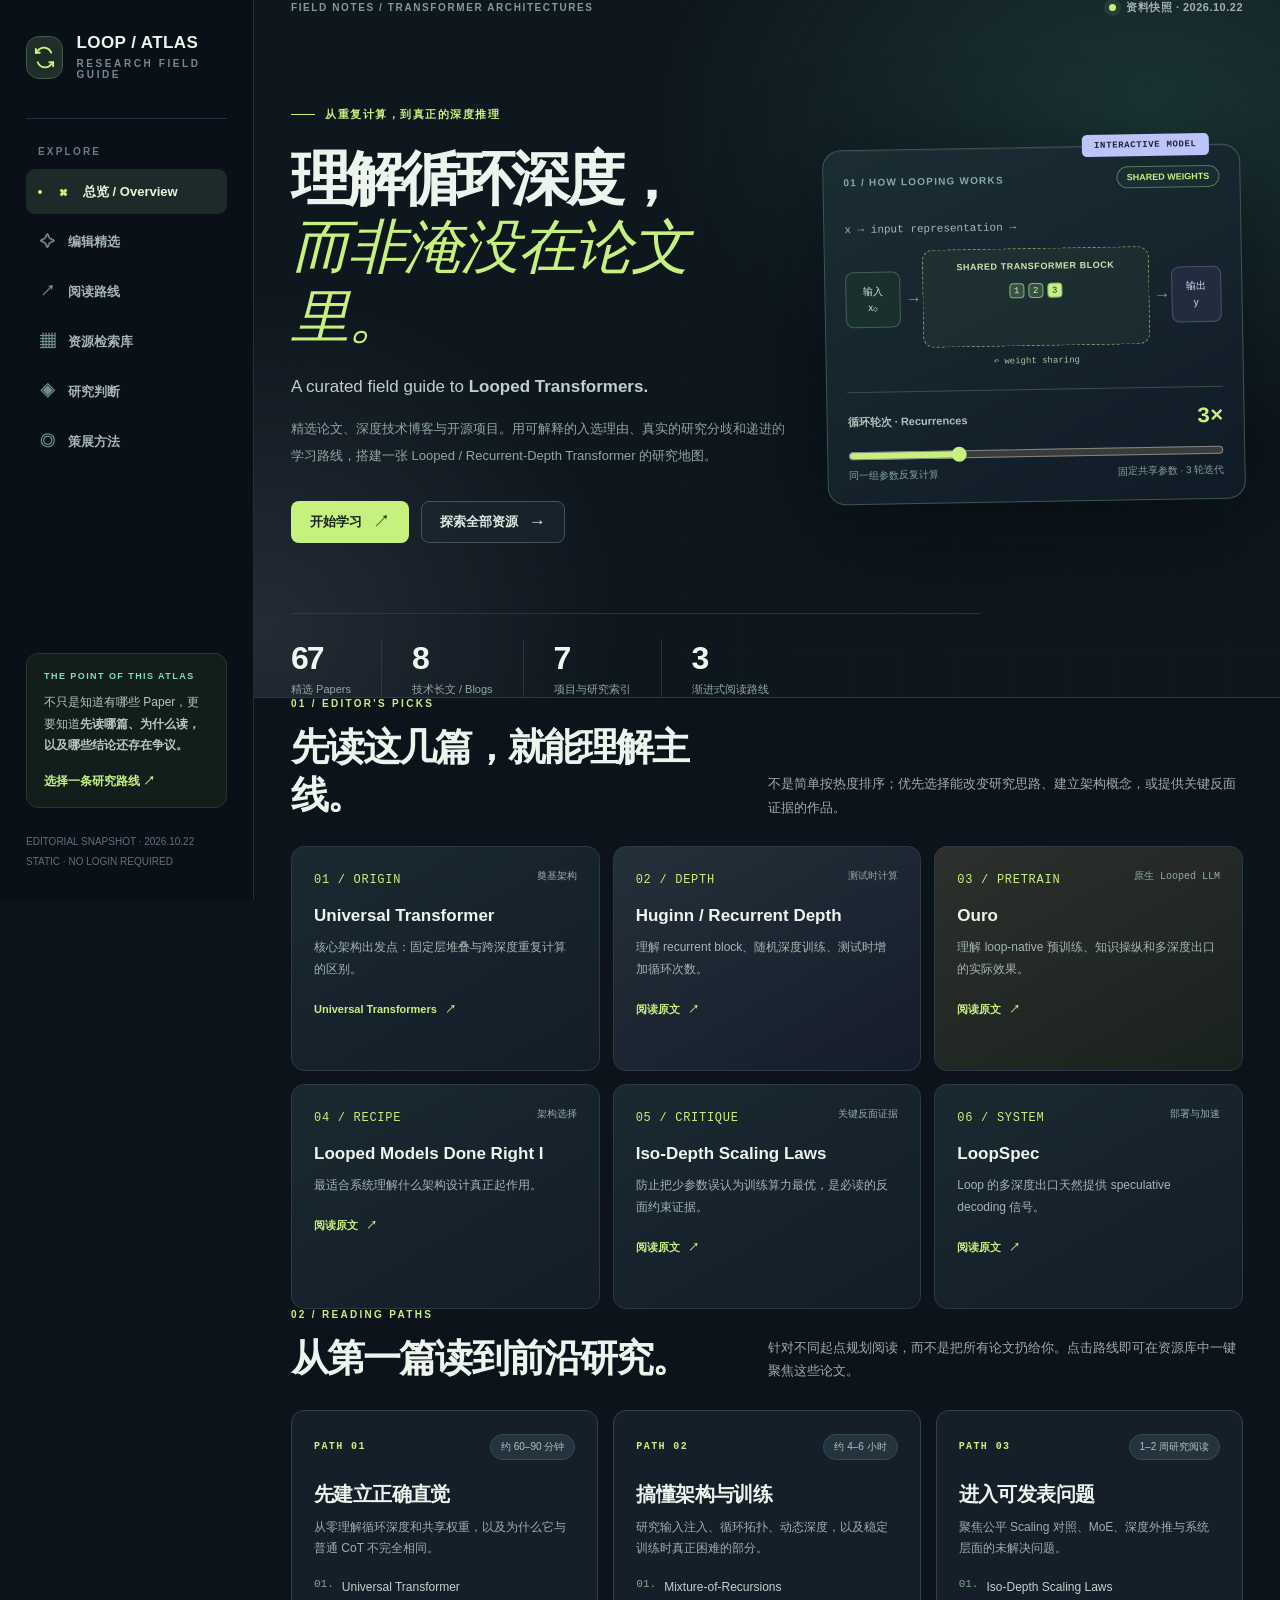
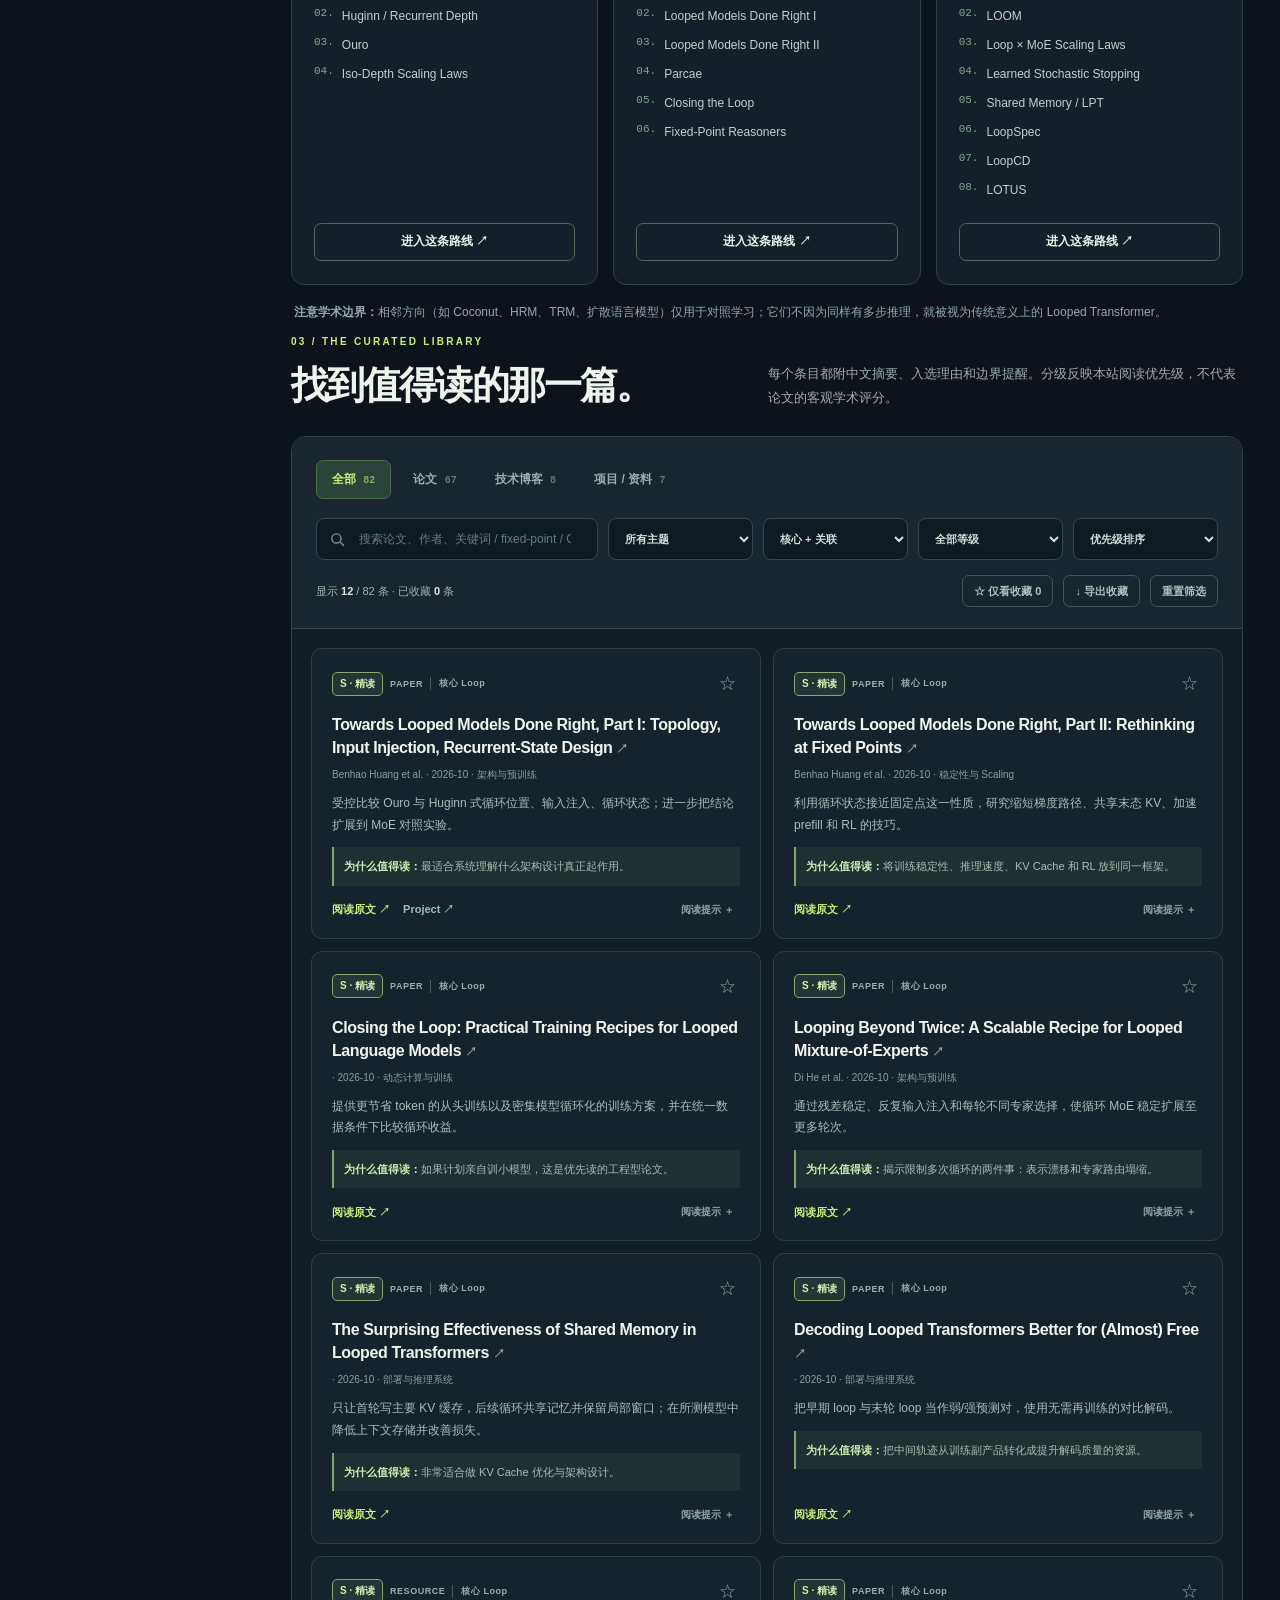
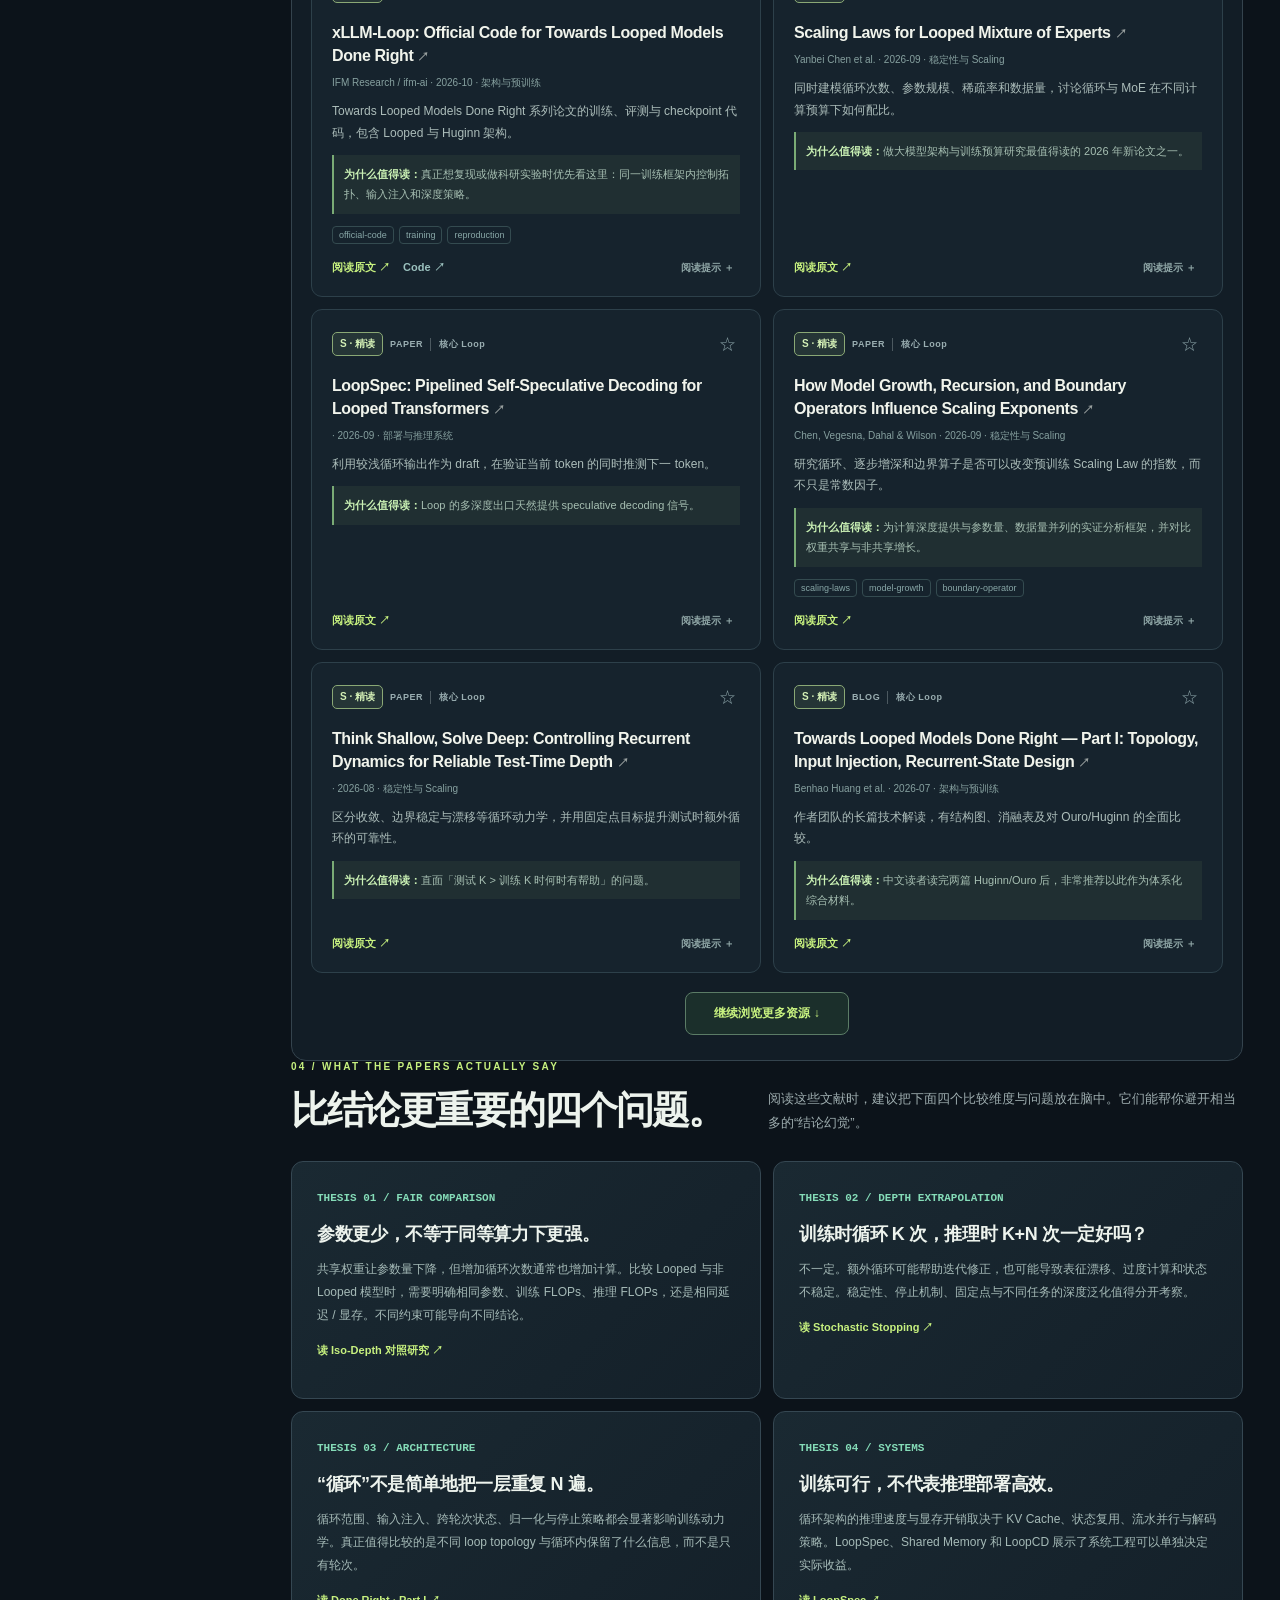
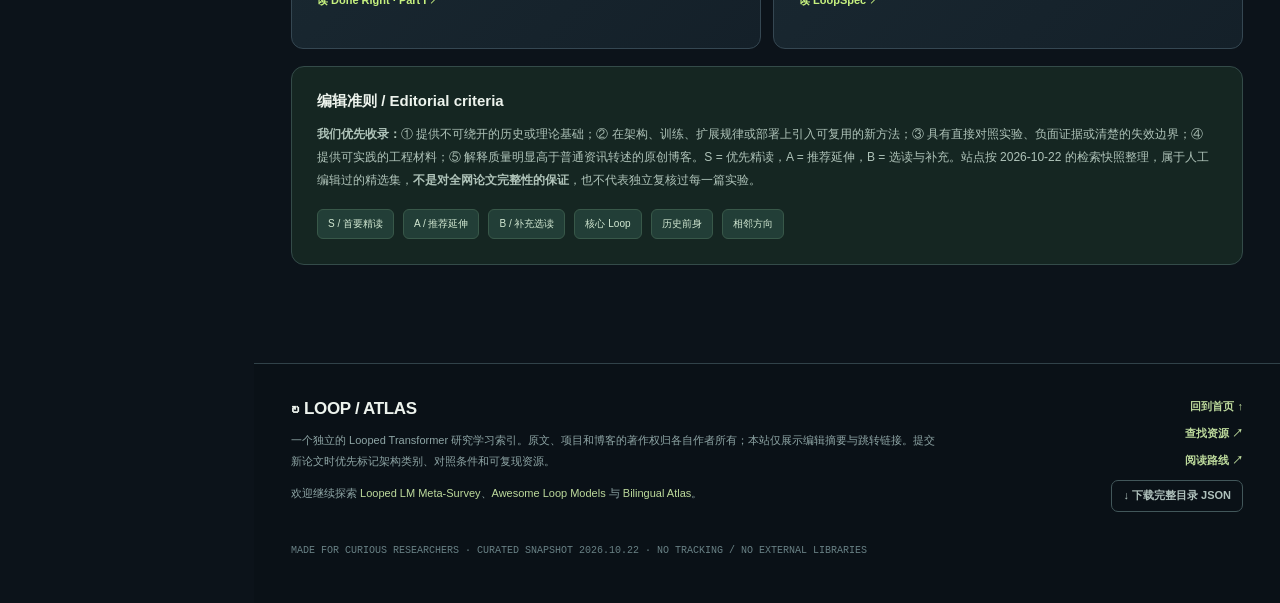
==== index.html @ b4714ab8 "feat: publish Loop Transformer Atlas with 82 curated resources" ====
<!doctype html>
<html lang="zh-CN">
<head>
<meta charset="utf-8" />
<meta name="viewport" content="width=device-width,initial-scale=1" />
<meta name="theme-color" content="#0d141b" />
<meta name="description" content="Loop Transformer Atlas：高质量 Looped / Recurrent-Depth Transformer 论文、技术博客和开源实现精选，附中文解读、阅读路线、实验证据边界和检索筛选。" />
<meta property="og:type" content="website" />
<meta property="og:title" content="Loop Transformer Atlas — 循环深度研究精选" />
<meta property="og:description" content="从 Universal Transformer 到 Huginn、Ouro 和新一代 Looped LLM：精选论文、深度长文、研究路径与争议证据。" />
<title>Loop Transformer Atlas — 循环深度研究精选</title>
<link rel="icon" href="data:image/svg+xml,%3Csvg xmlns='http://www.w3.org/2000/svg' viewBox='0 0 80 80'%3E%3Crect width='80' height='80' rx='18' fill='%230c151d'/%3E%3Cpath d='M22 35a19 19 0 0 1 33-12l5 5M58 45a19 19 0 0 1-33 12l-5-5' fill='none' stroke='%23c9f581' stroke-width='7' stroke-linecap='round'/%3E%3Cpath d='M47 29h14V15M33 51H19v14' fill='none' stroke='%23c9f581' stroke-width='6' stroke-linecap='round' stroke-linejoin='round'/%3E%3C/svg%3E" />
<style>
:root{--bg:#0c131a;--side:#0a1017;--panel:#131d27;--panel2:#16232e;--line:#2b3945;--softline:#23313d;--text:#edf3ed;--muted:#9eadaf;--muted2:#758a90;--lime:#c7f17f;--mint:#85dcb8;--lilac:#bdc4fb;--amber:#edc28a;--max:1250px}
*{box-sizing:border-box}html{scroll-behavior:smooth;scroll-padding-top:38px}body{margin:0;color:var(--text);font-family:Inter,-apple-system,BlinkMacSystemFont,"Segoe UI",Roboto,"PingFang SC","Microsoft YaHei",sans-serif;background:var(--bg);-webkit-font-smoothing:antialiased}button,input,select{font:inherit}button{cursor:pointer}a{color:inherit;text-decoration:none}a:focus-visible,button:focus-visible,input:focus-visible,select:focus-visible{outline:2px solid var(--lime);outline-offset:4px}::selection{background:#b9ed7885;color:#080c10}
.sidebar{position:fixed;z-index:25;inset:0 auto 0 0;width:254px;background:var(--side);border-right:1px solid #22303b;padding:34px 26px 28px;display:flex;flex-direction:column}.brand{display:flex;align-items:center;gap:13px}.brand-symbol{width:43px;height:43px;border:1px solid #415949;border-radius:13px;display:grid;place-items:center;color:var(--lime);background:#1d2b28;box-shadow:inset 0 0 20px #b1f6740b}.brand-symbol svg{width:23px}.brand-type b{font-size:17px;letter-spacing:.025em;line-height:1.05}.brand-type small{display:block;font-size:10px;letter-spacing:.26em;color:var(--muted2);margin-top:6px;font-weight:800}.sidebar-line{height:1px;background:var(--softline);margin:38px 0 27px}.rail-label{font-size:10px;letter-spacing:.22em;color:#667c85;font-weight:800;margin:0 12px 12px}.sidenav{display:grid;gap:5px}.nav-link{height:45px;display:flex;align-items:center;gap:13px;border-radius:9px;padding:0 14px;font-size:13px;color:#a4b4b5;font-weight:600;transition:.2s}.nav-link:hover,.nav-link.current{color:#e7f5db;background:#1c2b29}.nav-link.current:before{content:"";width:4px;height:4px;background:var(--lime);border-radius:50%;margin-left:-2px}.nav-glyph{font-size:15px;color:#6e8f8b;width:15px;text-align:center}.nav-link.current .nav-glyph{color:var(--lime)}.side-bottom{margin-top:auto}.side-note{padding:17px;border:1px solid #27392f;background:#111e1c;border-radius:12px}.side-note .note-mini{font-size:9px;letter-spacing:.16em;color:var(--mint);font-weight:800}.side-note p{font-size:12px;line-height:1.8;color:#b7c6bf;margin:11px 0 14px}.side-note a{font-size:12px;font-weight:700;color:var(--lime)}.side-meta{font-size:10px;color:#61717a;margin-top:24px;line-height:2}
.page{margin-left:254px;min-width:0}.mobilebar{display:none}.container{max-width:var(--max);margin:0 auto;padding:0 52px}.hero-wrap{overflow:hidden;position:relative;border-bottom:1px solid #283740;background:radial-gradient(ellipse 740px 500px at 87% 17%,#1b3535 0%,transparent 65%),radial-gradient(ellipse 550px 520px at 1% 90%,#232b34 0%,transparent 63%),#0e171e}.hero-wrap:before{position:absolute;inset:0;content:"";opacity:.27;background-image:linear-gradient(#657c8318 1px,transparent 1px),linear-gradient(90deg,#657c8318 1px,transparent 1px);background-size:54px 54px;mask-image:linear-gradient(90deg,transparent 25%,black)}.hero{position:relative;padding-top:37px;padding-bottom:66px}.topbar{display:flex;align-items:center;justify-content:space-between;gap:18px;font-size:10px;font-weight:800;letter-spacing:.16em;color:#81999c}.topbar-right{display:flex;align-items:center;gap:10px;letter-spacing:.045em;font-size:11px;color:#a1b0af}.live-dot{background:var(--lime);width:7px;height:7px;border-radius:50%;box-shadow:0 0 0 5px #c7f17f17}.hero-grid{display:grid;grid-template-columns:minmax(0,1fr) minmax(320px,.82fr);align-items:center;gap:30px;padding-top:92px}.kicker{font-size:11px;letter-spacing:.14em;font-weight:750;color:var(--lime);display:flex;align-items:center;gap:10px}.kicker:before{content:"";width:24px;height:1px;background:var(--lime)}h1{font-size:clamp(39px,4.6vw,65px);letter-spacing:-.067em;line-height:1.16;margin:23px 0 15px;font-weight:770}h1 em{font-family:Georgia,"Songti SC",serif;font-weight:400;color:var(--lime);font-style:italic;letter-spacing:-.04em}.hero-sub{font-size:17px;color:#c0cecf;margin:20px 0 14px;line-height:1.8;font-weight:400}.hero-desc{font-size:13px;color:#91a5a6;line-height:2.05;max-width:495px}.hero-actions{display:flex;gap:12px;flex-wrap:wrap;margin-top:31px}.btn{display:inline-flex;align-items:center;justify-content:center;gap:11px;border-radius:8px;font-size:13px;font-weight:750;min-height:42px;padding:0 18px;border:1px solid transparent;transition:transform .16s,border-color .16s,background .16s}.btn:hover{transform:translateY(-2px)}.btn-main{background:var(--lime);color:#152119}.btn-main:hover{background:#d7ffa3}.btn-ghost{background:#1a2830ab;border-color:#42535b;color:#dce8e1}.btn-ghost:hover{border-color:var(--lime)}.btn-arrow{font-size:17px;font-weight:500}.hero-graphic{width:100%;border:1px solid #3e5650;border-radius:18px;background:linear-gradient(150deg,#1b2d34f5,#101b27ed);box-shadow:0 25px 100px #050b11b5, inset 0 1px 0 #9bf2c013;position:relative;transform:rotate(-1deg)}.graphic-inner{padding:25px 25px 22px}.diagram-kicker{display:flex;align-items:center;justify-content:space-between;font-size:10px;font-weight:800;color:#86aaa4;letter-spacing:.12em}.status-badge{font-size:9px;color:var(--lime);border:1px solid #557954;background:#294c402c;border-radius:100px;padding:5px 9px;letter-spacing:0}.diagram-top{font-family:ui-monospace,SFMono-Regular,Menlo,monospace;font-size:11px;color:#a6b8b1;margin-top:31px}.diagram-flow{display:grid;grid-template-columns:68px 15px minmax(0,1fr) 15px 55px;align-items:center;gap:7px;margin-top:15px}.unit{border:1px solid #45605b;background:#1a302d;color:#c8e2d6;padding:11px 6px;border-radius:8px;text-align:center;font-size:10px;line-height:1.6}.unit-out{background:#232b3f;border-color:#4a526e;color:#d7d8ff}.flow-arrow{font-size:16px;color:#7ca295;text-align:center}.core-loop{border:1px dashed #739f69;background:#b9f37c0b;border-radius:11px;padding:12px 8px;min-height:98px;position:relative}.core-heading{font-size:9px;letter-spacing:.06em;text-align:center;font-weight:800;color:#c9e7b0}.pass-track{display:flex;justify-content:center;flex-wrap:wrap;gap:4px;padding-top:12px;min-height:33px}.pass-dot{width:15px;height:15px;border:1px solid #83b782;border-radius:4px;background:#a6d88033;display:flex;align-items:center;justify-content:center;font:9px ui-monospace,monospace;color:#d5f2be}.pass-dot:last-child{background:var(--lime);color:#1a2c21}.core-loop:after{content:"↶   weight sharing";position:absolute;bottom:-21px;left:50%;transform:translateX(-50%);font:9px ui-monospace,monospace;color:#a2c5a0;white-space:nowrap}.diagram-divider{height:1px;background:#385048;margin:43px 0 17px}.diagram-bottom{display:flex;align-items:center;justify-content:space-between;gap:12px}.range-text{font-size:11px;font-weight:700;color:#acc1b9}.range-count{color:var(--lime);font:600 22px ui-monospace,SFMono-Regular,monospace}.range-box{width:100%;margin:13px 0 3px;accent-color:var(--lime);cursor:pointer}.diagram-foot{display:flex;justify-content:space-between;color:#839f9c;font-size:10px;line-height:1.6}.diagram-foot strong{color:#d5f1cb}.graphic-corner{position:absolute;top:-12px;right:30px;padding:6px 12px;background:var(--lilac);color:#20233b;font:800 9px ui-monospace,monospace;border-radius:5px;letter-spacing:.07em}.hero-stats{display:flex;align-items:stretch;gap:0;margin-top:70px;padding-top:25px;border-top:1px solid #3749439c;max-width:690px}.hero-stat{padding:0 30px 0 0;margin-right:30px;border-right:1px solid #3749439c}.hero-stat:last-child{border:0;margin:0}.hero-stat strong{font-size:32px;line-height:1.2;letter-spacing:-.065em;display:block;color:#f1f7ee}.hero-stat small{display:block;font-size:11px;color:#90a7a6;padding-top:5px}
.section{padding-top:81px;padding-bottom:7px;scroll-margin-top:20px}.section-top{display:flex;align-items:flex-end;justify-content:space-between;gap:28px;margin-bottom:27px}.eyebrow{color:var(--lime);font-size:10px;letter-spacing:.23em;font-weight:900;text-transform:uppercase;margin:0 0 15px}.section h2{font-size:clamp(28px,3vw,38px);letter-spacing:-.05em;line-height:1.25;margin:0;font-weight:750}.section-desc{color:var(--muted);font-size:13px;max-width:475px;line-height:1.8;margin:0}.tiny-meta{font-size:11px;font-weight:600;color:#7e969a;white-space:nowrap}.feature-grid{display:grid;grid-template-columns:repeat(3,minmax(0,1fr));gap:13px}.feature{min-height:225px;border:1px solid var(--line);background:linear-gradient(150deg,#1a2931,#131d27);border-radius:13px;padding:22px;transition:.18s}.feature:hover{border-color:#799b78;transform:translateY(-2px)}.feature-num{font-family:ui-monospace,Menlo,monospace;font-size:12px;color:var(--lime);letter-spacing:.06em}.feature h3{font-size:17px;line-height:1.4;margin:17px 0 8px}.feature p{font-size:12px;color:#a4b5b3;line-height:1.85;margin:0 0 19px}.feature a{font-size:11px;color:var(--lime);font-weight:750;display:inline-flex;gap:8px;align-items:center}.feature:nth-child(2){background:linear-gradient(150deg,#243039,#151c2b)}.feature:nth-child(3){background:linear-gradient(150deg,#2d302c,#19211e)}
.paths-grid{display:grid;grid-template-columns:repeat(3,minmax(0,1fr));gap:15px}.path-card{background:#141f29;border:1px solid #32414b;border-radius:13px;padding:23px 22px;display:flex;flex-direction:column;min-height:380px;transition:.2s}.path-card:hover{border-color:#82a18f}.path-card.active{border-color:var(--lime);box-shadow:0 0 0 1px #c6ee7a34}.path-header{display:flex;align-items:center;justify-content:space-between;gap:8px}.path-num{font:800 10px ui-monospace,SFMono-Regular,monospace;color:var(--lime);letter-spacing:.14em}.path-time{font-size:10px;color:#acc1be;background:#24343f;border:1px solid #374a52;padding:5px 10px;border-radius:100px}.path-card h3{margin:21px 0 9px;letter-spacing:-.03em;font-size:20px}.path-card>p{font-size:12px;line-height:1.8;color:#9faeb1;margin:0 0 15px;min-height:43px}.path-list{list-style:none;margin:3px 0 24px;padding:0;display:grid;gap:11px}.path-list li{font-size:12px;color:#c2d1cc;display:flex;align-items:flex-start;gap:8px;line-height:1.5}.path-list span{color:#80a68b;font:11px ui-monospace,monospace}.path-btn{margin-top:auto;border:1px solid #53645b;background:transparent;color:#e9f2e7;width:100%;height:38px;border-radius:7px;font-weight:750;font-size:12px}.path-btn:hover,.path-card.active .path-btn{background:var(--lime);color:#1e2921;border-color:var(--lime)}.scope-note{font-size:12px;color:#93aaad;line-height:1.9;margin-top:16px;padding-left:3px}
.lib-top{padding-top:91px}.library-shell{border:1px solid #34434d;border-radius:15px;background:#121d26;overflow:hidden}.toolbar{padding:23px 24px 21px;background:#19262f;border-bottom:1px solid #34434d}.tab-row{display:flex;flex-wrap:wrap;gap:6px;align-items:center}.tab{background:transparent;border:1px solid transparent;color:#9badaf;border-radius:7px;font-size:12px;padding:10px 15px;font-weight:800}.tab:hover{background:#243540}.tab[aria-pressed="true"]{background:#28443b;border-color:#496b50;color:var(--lime)}.tab small{font:600 10px ui-monospace,monospace;opacity:.6;margin-left:4px}.toolbar-row{display:grid;grid-template-columns:1.4fr repeat(4,minmax(92px,.72fr));gap:10px;margin-top:19px}.search-wrap{display:flex;gap:11px;align-items:center;background:#101a23;border:1px solid #364853;border-radius:8px;height:42px;padding:0 12px}.search-wrap:focus-within{border-color:#88c397}.search-wrap svg{width:17px;height:17px;flex-shrink:0;color:#789392}.search-wrap input{border:0;outline:none;color:#e7f0ec;background:transparent;width:100%;font-size:12px;min-width:0}.search-wrap input::placeholder{color:#647d82}.toolbar select{color:#d2dfda;border:1px solid #364853;background:#101a23;border-radius:8px;min-width:0;padding:0 12px;font-size:11px;font-weight:700;height:42px;cursor:pointer}.toolbar select:focus{outline:1px solid var(--lime)}.tool-lower{display:flex;justify-content:space-between;align-items:center;gap:12px;margin-top:15px}.tool-left,.tool-right{display:flex;gap:10px;align-items:center;flex-wrap:wrap}.result-count{color:#a4b5b1;font-size:11px}.result-count strong{color:#dce9d8}.flat-btn{background:transparent;color:#b0c2bd;border:1px solid #42575a;border-radius:7px;min-height:32px;padding:0 11px;font-size:11px;font-weight:750}.flat-btn:hover,.flat-btn[aria-pressed="true"]{border-color:var(--lime);color:var(--lime)}.path-chip{border:1px solid #617852;background:#3d503227;color:#ccecaa;border-radius:50px;padding:6px 10px;font-size:11px;display:inline-flex;align-items:center;gap:8px}.path-chip button{border:0;background:transparent;color:var(--lime);font-size:16px;line-height:1;padding:0}
.card-grid{display:grid;grid-template-columns:repeat(2,minmax(0,1fr));gap:12px;padding:19px}.item-card{border:1px solid #2d404a;background:#16232d;border-radius:11px;padding:20px;min-height:264px;display:flex;flex-direction:column;transition:transform .16s,border-color .16s}.item-card:hover{border-color:#6f9585;transform:translateY(-2px)}.item-card[data-scope="adjacent"]{background:linear-gradient(150deg,#222631,#18232e)}.item-card[data-scope="foundation"]{background:linear-gradient(150deg,#252c2e,#19232b)}.card-top{display:flex;align-items:center;justify-content:space-between;gap:6px;margin-bottom:15px}.card-pills{display:flex;align-items:center;gap:7px;flex-wrap:wrap}.grade{font-size:10px;font-weight:850;padding:4px 7px;border-radius:5px;border:1px solid #8aa875;color:#d4f0b6;background:#8caf7920}.grade.A{border-color:#657e92;color:#c6d9e9;background:#59779325}.grade.B{border-color:#7f756e;color:#c3bdb6;background:#7e756626}.item-type,.item-scope{font-size:9px;font-weight:800;color:#9aaeb1;letter-spacing:.06em}.item-scope{padding-left:8px;border-left:1px solid #4c5960}.bookmark{width:28px;height:29px;flex-shrink:0;background:transparent;color:#82999e;border:1px solid transparent;border-radius:6px;display:grid;place-items:center;font-size:17px}.bookmark:hover,.bookmark.saved{color:var(--lime);background:#b7ed7b12}.item-title{font-size:16px;line-height:1.44;letter-spacing:-.025em;font-weight:800;display:block;color:#f1f4ec}.item-title:hover{color:var(--lime)}.item-byline{font-size:10px;color:#86a09f;margin:8px 0 11px;line-height:1.5}.item-desc{font-size:12px;color:#acbdba;line-height:1.8;margin:0;display:-webkit-box;-webkit-box-orient:vertical;-webkit-line-clamp:2;overflow:hidden}.item-why{font-size:11px;color:#a6bfb2;line-height:1.85;margin:11px 0 0;padding:9px 10px;border-left:2px solid #7aab75;background:#a7df8210}.item-why strong{color:#c9f0b4}.card-expand{display:none;padding:11px 0 0;color:#9baeb2;font-size:11px;line-height:1.85}.item-card.expanded .card-expand{display:block}.card-expand strong{color:#dfc6a3}.item-taglist{display:flex;flex-wrap:wrap;gap:5px;margin-top:12px}.tag{border:1px solid #344b50;color:#88a7a7;border-radius:4px;font-size:9px;padding:3px 6px}.item-bottom{margin-top:auto;padding-top:16px;display:flex;align-items:center;justify-content:space-between;gap:10px}.item-links{display:flex;align-items:center;flex-wrap:wrap;gap:13px}.item-links a{font-size:11px;font-weight:800;color:var(--lime)}.item-links a.secondary-link{color:#9bc1be}.item-links a:hover{text-decoration:underline}.details-btn{font-size:10px;font-weight:700;color:#90a7a7;background:transparent;border:0;white-space:nowrap}.details-btn:hover{color:#d7e7d9}.empty-state{text-align:center;padding:90px 22px;color:#8ca6a7}.empty-state strong{display:block;color:#f0f6ef;font-size:18px;margin-bottom:8px}.empty-state p{font-size:12px;line-height:1.8}.more-wrap{display:flex;justify-content:center;padding:0 20px 25px}.more-btn{background:#1b2f2b;border:1px solid #5b7c66;border-radius:8px;padding:12px 28px;color:var(--lime);font-size:12px;font-weight:800}.more-btn:hover{background:#29453c}
.insights-grid{display:grid;grid-template-columns:repeat(2,minmax(0,1fr));gap:12px}.insight{border:1px solid #354752;background:linear-gradient(135deg,#1a2932,#142029);padding:25px;border-radius:12px;min-height:238px}.insight-num{font:700 11px ui-monospace,monospace;color:var(--mint)}.insight h3{font-size:18px;letter-spacing:-.02em;line-height:1.5;margin:16px 0 10px}.insight p{font-size:12px;line-height:1.9;color:#a5bab7;margin:0}.insight a{font-size:11px;font-weight:800;color:var(--lime);display:inline-block;margin-top:16px}.method{margin-top:17px;border:1px solid #344b49;border-radius:13px;background:#152622;padding:25px}.method h3{margin:0 0 12px;font-size:15px}.method p{font-size:12px;line-height:1.9;color:#afc3b9;margin:0}.legend{display:flex;gap:9px;flex-wrap:wrap;margin-top:17px}.legend span{font-size:10px;color:#d2e8d2;background:#223e37;padding:7px 10px;border:1px solid #385849;border-radius:6px}
.footer{margin-top:98px;border-top:1px solid #314249;background:#0a1117;padding:35px 0 47px}.footer .foot-inner{display:grid;grid-template-columns:minmax(0,1fr) auto;gap:22px;align-items:start}.footer-brand{font-size:17px;font-weight:800;letter-spacing:-.02em}.footer p{max-width:650px;color:#8ea5a5;font-size:11px;line-height:1.95}.footer a{color:#bdda9c}.footer-links{display:flex;flex-direction:column;align-items:flex-end;gap:12px;font-size:11px;font-weight:700}.lastline{color:#698185;margin-top:29px;font:10px ui-monospace,monospace}.top-link{position:fixed;z-index:8;bottom:22px;right:25px;background:#20362d;color:#d3f0ba;border:1px solid #648665;border-radius:50%;width:40px;height:40px;display:grid;place-items:center;font-size:20px;opacity:0;pointer-events:none;transition:.2s}.top-link.visible{opacity:1;pointer-events:auto}[hidden]{display:none!important}.sr-only{position:absolute;width:1px;height:1px;padding:0;margin:-1px;overflow:hidden;clip:rect(0,0,0,0);white-space:nowrap;border:0}
@media(max-width:1400px){.container{padding:0 37px}.hero-grid{gap:25px}.hero-graphic .graphic-inner{padding:20px}.diagram-flow{grid-template-columns:55px 12px minmax(0,1fr) 12px 50px;gap:5px}.hero-grid{grid-template-columns:minmax(0,1fr) minmax(306px,.82fr)}}
@media(max-width:1150px){.sidebar{width:204px;padding:28px 15px}.page{margin-left:204px}.container{padding:0 29px}.hero-grid{grid-template-columns:minmax(0,1fr)}.hero-graphic{max-width:590px;transform:none}.hero-grid{padding-top:55px}.hero-stats{margin-top:43px}.feature-grid,.paths-grid{grid-template-columns:repeat(2,minmax(0,1fr))}.paths-grid .path-card:last-child{grid-column:span 2}.toolbar-row{grid-template-columns:repeat(4,minmax(0,1fr))}.search-wrap{grid-column:span 4}.side-note p{font-size:11px}}
@media(max-width:760px){html{scroll-padding-top:80px}.sidebar{display:none}.page{margin:0}.mobilebar{position:sticky;top:0;z-index:30;height:62px;background:#0d151cf2;backdrop-filter:blur(15px);border-bottom:1px solid #35464a;padding:0 18px;display:flex;align-items:center;justify-content:space-between}.mobile-logo{font-weight:900;font-size:14px;letter-spacing:.03em}.mobile-logo span{color:var(--lime)}.mobile-nav{display:flex;gap:6px}.mobile-nav a{font-size:11px;color:#b2c4c1;border:1px solid #354947;padding:8px;border-radius:6px}.container{padding:0 20px}.hero{padding-top:25px;padding-bottom:40px}.topbar{font-size:9px}.topbar-right{font-size:10px}.hero-grid{padding-top:48px;gap:32px}h1{font-size:clamp(38px,10vw,56px)}.hero-sub{font-size:15px}.hero-desc{font-size:12px}.hero-stats{margin-top:36px}.hero-stat{padding-right:20px;margin-right:20px}.hero-stat strong{font-size:27px}.hero-stat small{font-size:10px}.section{padding-top:60px}.section-top{display:block}.section-desc{margin-top:14px}.feature-grid,.paths-grid,.insights-grid,.card-grid{grid-template-columns:1fr}.paths-grid .path-card:last-child{grid-column:auto}.feature{min-height:190px}.path-card{min-height:auto}.toolbar{padding:17px}.toolbar-row{grid-template-columns:repeat(2,minmax(0,1fr))}.toolbar-row .search-wrap{grid-column:span 2}.card-grid{padding:12px}.item-card{min-height:0}.tool-lower{align-items:flex-start;flex-direction:column}.library-shell{border-radius:10px}.footer .foot-inner{grid-template-columns:1fr}.footer-links{align-items:flex-start}.footer{margin-top:65px}.top-link{right:17px}.paths-grid{gap:11px}}
@media(max-width:420px){.container{padding:0 16px}.topbar-right .live-dot{display:none}.hero-actions .btn{font-size:12px;padding:0 13px}.diagram-flow{grid-template-columns:46px 10px minmax(0,1fr) 10px 42px;gap:4px}.graphic-inner{padding:15px!important}.unit{font-size:9px;padding:9px 2px}.hero-stat{padding-right:11px;margin-right:11px}.hero-stat strong{font-size:25px}.card-grid{padding:9px}.item-card{padding:15px}.toolbar-row{gap:8px}.toolbar select{padding:0 5px;font-size:10px}.tab{padding:8px 10px;font-size:11px}.graphic-corner{right:14px}}
@media(max-width:760px){.container.hero{padding-top:25px;padding-bottom:39px}.container.section{padding-top:60px}}
@media(prefers-reduced-motion:reduce){html{scroll-behavior:auto}*,*:before,*:after{transition:none!important;animation:none!important}}
</style>
</head>
<body>
<aside class="sidebar" aria-label="主导航">
  <a class="brand" href="#top"><span class="brand-symbol"><svg viewBox="0 0 24 24" fill="none" stroke="currentColor" stroke-width="2" stroke-linecap="round" stroke-linejoin="round"><path d="M19 7a8 8 0 0 0-14-2L3 7"/><path d="M3 3v4h4"/><path d="M5 17a8 8 0 0 0 14 2l2-2"/><path d="M21 21v-4h-4"/></svg></span><span class="brand-type"><b>LOOP / ATLAS</b><small>RESEARCH FIELD GUIDE</small></span></a>
  <div class="sidebar-line"></div>
  <div class="rail-label">EXPLORE</div>
  <nav class="sidenav">
    <a class="nav-link current" href="#top"><span class="nav-glyph">⌘</span>总览 / Overview</a>
    <a class="nav-link" href="#picks"><span class="nav-glyph">✧</span>编辑精选</a>
    <a class="nav-link" href="#paths"><span class="nav-glyph">↗</span>阅读路线</a>
    <a class="nav-link" href="#library"><span class="nav-glyph">▦</span>资源检索库</a>
    <a class="nav-link" href="#insights"><span class="nav-glyph">◈</span>研究判断</a>
    <a class="nav-link" href="#method"><span class="nav-glyph">◎</span>策展方法</a>
  </nav>
  <div class="side-bottom"><div class="side-note"><div class="note-mini">THE POINT OF THIS ATLAS</div><p>不只是知道有哪些 Paper，更要知道<b>先读哪篇、为什么读，以及哪些结论还存在争议。</b></p><a href="#paths">选择一条研究路线 ↗</a></div><div class="side-meta">EDITORIAL SNAPSHOT · 2026.10.22<br/>STATIC · NO LOGIN REQUIRED</div></div>
</aside>
<div class="page" id="top">
  <div class="mobilebar"><a href="#top" class="mobile-logo">↻ LOOP <span>/</span> ATLAS</a><nav class="mobile-nav"><a href="#paths">路线</a><a href="#library">检索</a><a href="#insights">观点</a></nav></div>
  <header class="hero-wrap">
    <div class="container hero">
      <div class="topbar"><span>FIELD NOTES / TRANSFORMER ARCHITECTURES</span><span class="topbar-right"><span class="live-dot"></span>资料快照 · 2026.10.22</span></div>
      <div class="hero-grid">
        <div class="hero-copy"><div class="kicker">从重复计算，到真正的深度推理</div><h1>理解循环深度，<br/><em>而非淹没在论文里。</em></h1><p class="hero-sub">A curated field guide to <strong>Looped Transformers.</strong></p><p class="hero-desc">精选论文、深度技术博客与开源项目。用可解释的入选理由、真实的研究分歧和递进的学习路线，搭建一张 Looped / Recurrent-Depth Transformer 的研究地图。</p><div class="hero-actions"><a class="btn btn-main" href="#paths">开始学习 <span class="btn-arrow">↗</span></a><a class="btn btn-ghost" href="#library">探索全部资源 <span class="btn-arrow">→</span></a></div></div>
        <div class="hero-graphic" aria-label="循环 Transformer 计算示意图"><div class="graphic-corner">INTERACTIVE MODEL</div><div class="graphic-inner"><div class="diagram-kicker"><span>01 / HOW LOOPING WORKS</span><span class="status-badge">SHARED WEIGHTS</span></div><div class="diagram-top">x → input representation →</div><div class="diagram-flow"><div class="unit">输入<br/>x₀</div><div class="flow-arrow">→</div><div class="core-loop"><div class="core-heading">SHARED TRANSFORMER BLOCK</div><div class="pass-track" id="passTrack" aria-label="循环轮次示意"><span class="pass-dot">1</span><span class="pass-dot">2</span><span class="pass-dot">3</span></div></div><div class="flow-arrow">→</div><div class="unit unit-out">输出<br/>y</div></div><div class="diagram-divider"></div><div class="diagram-bottom"><span class="range-text">循环轮次 · Recurrences</span><strong class="range-count" id="loopCount">3×</strong></div><label for="loopRange" class="sr-only">调节循环轮次</label><input class="range-box" type="range" id="loopRange" min="1" max="8" value="3" /><div class="diagram-foot"><span>同一组参数反复计算</span><span id="loopNote">虚拟深度随轮次增加</span></div></div></div>
      </div>
      <div class="hero-stats" aria-label="当前策展统计"><div class="hero-stat"><strong id="paperCount">67</strong><small>精选 Papers</small></div><div class="hero-stat"><strong id="blogCount">8</strong><small>技术长文 / Blogs</small></div><div class="hero-stat"><strong id="projectCount">7</strong><small>项目与研究索引</small></div><div class="hero-stat"><strong>3</strong><small>渐进式阅读路线</small></div></div>
    </div>
  </header>
  <main>
    <section class="container section" id="picks" aria-labelledby="picks-heading"><div class="section-top"><div><p class="eyebrow">01 / EDITOR'S PICKS</p><h2 id="picks-heading">先读这几篇，就能理解主线。</h2></div><p class="section-desc">不是简单按热度排序；优先选择能改变研究思路、建立架构概念，或提供关键反面证据的作品。</p></div><div class="feature-grid" id="featuredGrid"><!-- rendered in JS --></div></section>
    <section class="container section" id="paths" aria-labelledby="paths-heading"><div class="section-top"><div><p class="eyebrow">02 / READING PATHS</p><h2 id="paths-heading">从第一篇读到前沿研究。</h2></div><p class="section-desc">针对不同起点规划阅读，而不是把所有论文扔给你。点击路线即可在资源库中一键聚焦这些论文。</p></div><div class="paths-grid" id="pathsGrid"><!-- rendered in JS --></div><p class="scope-note"><strong>注意学术边界：</strong>相邻方向（如 Coconut、HRM、TRM、扩散语言模型）仅用于对照学习；它们不因为同样有多步推理，就被视为传统意义上的 Looped Transformer。</p></section>
    <section class="container section lib-top" id="library" aria-labelledby="library-heading"><div class="section-top"><div><p class="eyebrow">03 / THE CURATED LIBRARY</p><h2 id="library-heading">找到值得读的那一篇。</h2></div><p class="section-desc">每个条目都附中文摘要、入选理由和边界提醒。分级反映本站阅读优先级，不代表论文的客观学术评分。</p></div><div class="library-shell"><div class="toolbar"><div class="tab-row" id="typeTabs" role="group" aria-label="内容类型"><button class="tab" data-kind="all" aria-pressed="true">全部 <small id="totalTabCount">82</small></button><button class="tab" data-kind="paper" aria-pressed="false">论文 <small id="paperTabCount">67</small></button><button class="tab" data-kind="blog" aria-pressed="false">技术博客 <small id="blogTabCount">8</small></button><button class="tab" data-kind="project" aria-pressed="false">项目 / 资料 <small id="projectTabCount">7</small></button></div><div class="toolbar-row"><label class="search-wrap"><svg viewBox="0 0 24 24" fill="none" stroke="currentColor" stroke-width="2"><circle cx="10.5" cy="10.5" r="6.5"/><path d="m16 16 5 5"/></svg><input id="searchInput" type="search" autocomplete="off" placeholder="搜索论文、作者、关键词 / fixed-point / Ouro ..." aria-label="搜索论文和博客" /></label><select id="topicFilter" aria-label="按研究主题筛选"><option value="all">所有主题</option></select><select id="scopeFilter" aria-label="按收录范围筛选"><option value="all">核心 + 关联</option><option value="core">仅核心 Loop</option><option value="foundation">历史前身</option><option value="adjacent">相邻方向</option></select><select id="tierFilter" aria-label="按入选等级筛选"><option value="all">全部等级</option><option value="S">S / 优先精读</option><option value="A">A / 推荐延伸</option><option value="B">B / 补充选读</option></select><select id="sortFilter" aria-label="资源排序"><option value="recommend">优先级排序</option><option value="newest">按发表时间</option><option value="oldest">从经典到新</option><option value="az">标题 A–Z</option></select></div><div class="tool-lower"><div class="tool-left"><span class="result-count" id="resultCount" aria-live="polite">正在整理结果…</span><span class="path-chip" id="pathChip" hidden>路线筛选 <button id="clearPath" aria-label="清除路线筛选">×</button></span></div><div class="tool-right"><button class="flat-btn" id="savedOnly" aria-pressed="false">☆ 仅看收藏 <span id="favCount">0</span></button><button class="flat-btn" id="exportSaved" title="下载收藏的 Markdown 文件">↓ 导出收藏</button><button class="flat-btn" id="clearFilters">重置筛选</button></div></div></div><div id="cardGrid" class="card-grid" aria-live="polite"></div><div class="more-wrap" id="moreWrap"><button class="more-btn" id="loadMore">继续浏览更多资源 ↓</button></div></div></section>
    <section class="container section" id="insights" aria-labelledby="insights-heading"><div class="section-top"><div><p class="eyebrow">04 / WHAT THE PAPERS ACTUALLY SAY</p><h2 id="insights-heading">比结论更重要的四个问题。</h2></div><p class="section-desc">阅读这些文献时，建议把下面四个比较维度与问题放在脑中。它们能帮你避开相当多的“结论幻觉”。</p></div><div class="insights-grid"><article class="insight"><span class="insight-num">THESIS 01 / FAIR COMPARISON</span><h3>参数更少，不等于同等算力下更强。</h3><p>共享权重让参数量下降，但增加循环次数通常也增加计算。比较 Looped 与非 Looped 模型时，需要明确相同参数、训练 FLOPs、推理 FLOPs，还是相同延迟 / 显存。不同约束可能导向不同结论。</p><a href="https://arxiv.org/abs/2604.21106" target="_blank" rel="noopener noreferrer">读 Iso-Depth 对照研究 ↗</a></article><article class="insight"><span class="insight-num">THESIS 02 / DEPTH EXTRAPOLATION</span><h3>训练时循环 K 次，推理时 K+N 次一定好吗？</h3><p>不一定。额外循环可能帮助迭代修正，也可能导致表征漂移、过度计算和状态不稳定。稳定性、停止机制、固定点与不同任务的深度泛化值得分开考察。</p><a href="https://arxiv.org/abs/2606.29983" target="_blank" rel="noopener noreferrer">读 Stochastic Stopping ↗</a></article><article class="insight"><span class="insight-num">THESIS 03 / ARCHITECTURE</span><h3>“循环”不是简单地把一层重复 N 遍。</h3><p>循环范围、输入注入、跨轮次状态、归一化与停止策略都会显著影响训练动力学。真正值得比较的是不同 loop topology 与循环内保留了什么信息，而不是只有轮次。</p><a href="https://arxiv.org/abs/2610.23036" target="_blank" rel="noopener noreferrer">读 Done Right · Part I ↗</a></article><article class="insight"><span class="insight-num">THESIS 04 / SYSTEMS</span><h3>训练可行，不代表推理部署高效。</h3><p>循环架构的推理速度与显存开销取决于 KV Cache、状态复用、流水并行与解码策略。LoopSpec、Shared Memory 和 LoopCD 展示了系统工程可以单独决定实际收益。</p><a href="https://arxiv.org/abs/2609.17184" target="_blank" rel="noopener noreferrer">读 LoopSpec ↗</a></article></div>
      <div class="method" id="method"><h3>编辑准则 / Editorial criteria</h3><p><strong>我们优先收录：</strong>① 提供不可绕开的历史或理论基础；② 在架构、训练、扩展规律或部署上引入可复用的新方法；③ 具有直接对照实验、负面证据或清楚的失效边界；④ 提供可实践的工程材料；⑤ 解释质量明显高于普通资讯转述的原创博客。S = 优先精读，A = 推荐延伸，B = 选读与补充。站点按 2026-10-22 的检索快照整理，属于人工编辑过的精选集，<strong>不是对全网论文完整性的保证</strong>，也不代表独立复核过每一篇实验。</p><div class="legend"><span>S / 首要精读</span><span>A / 推荐延伸</span><span>B / 补充选读</span><span>核心 Loop</span><span>历史前身</span><span>相邻方向</span></div></div>
    </section>
  </main>
  <footer class="footer"><div class="container"><div class="foot-inner"><div><div class="footer-brand">↻ LOOP / ATLAS</div><p>一个独立的 Looped Transformer 研究学习索引。原文、项目和博客的著作权归各自作者所有；本站仅展示编辑摘要与跳转链接。提交新论文时优先标记架构类别、对照条件和可复现资源。</p><p>欢迎继续探索 <a href="https://github.com/ArminAzizi98/looped-lm-survey" target="_blank" rel="noopener noreferrer">Looped LM Meta-Survey</a>、<a href="https://github.com/huskydoge/Awesome-Loop-Models" target="_blank" rel="noopener noreferrer">Awesome Loop Models</a> 与 <a href="https://github.com/Mrkkew/Awesome-Loop-Transformers" target="_blank" rel="noopener noreferrer">Bilingual Atlas</a>。</p></div><div class="footer-links"><a href="#top">回到首页 ↑</a><a href="#library">查找资源 ↗</a><a href="#paths">阅读路线 ↗</a><button class="flat-btn" id="exportAll">↓ 下载完整目录 JSON</button></div></div><div class="lastline">MADE FOR CURIOUS RESEARCHERS · CURATED SNAPSHOT 2026.10.22 · NO TRACKING / NO EXTERNAL LIBRARIES</div></div></footer>
</div>
<a class="top-link" id="toTop" href="#top" aria-label="回到顶部">↑</a>
<script type="application/json" id="catalogJson">[{"id":"1511.08228","title":"Neural GPUs Learn Algorithms","short":"Neural GPU","year":2016,"month":"2016","topic":"基础与理论","tier":"B","desc":"循环共享的计算单元学习加法、乘法等算法，是把重复计算视为算法归纳偏置的早期代表。","why":"从历史源头理解：为什么共享权重、增加计算步数可能更擅长算法任务。","caveat":"并不是 Transformer，归入历史前身。","author":"Kaiser & Sutskever","kind":"paper","scope":"foundation","arxiv":"1511.08228","url":"https://arxiv.org/abs/1511.08228","code":"","project":"","tags":[]},{"id":"1603.08983","title":"Adaptive Computation Time for Recurrent Neural Networks","short":"Adaptive Computation Time","year":2016,"month":"2016","topic":"基础与理论","tier":"A","desc":"让循环网络学习何时停止计算，为 token 自适应循环次数提供基础思想。","why":"理解 halting/pondering 及其训练难题。","caveat":"原文研究的是 RNN，不是 Loop Transformer。","author":"Alex Graves","kind":"paper","scope":"foundation","arxiv":"1603.08983","url":"https://arxiv.org/abs/1603.08983","code":"","project":"","tags":[]},{"id":"1807.03819","title":"Universal Transformers","short":"Universal Transformer","year":2018,"month":"2018-07","topic":"基础与理论","tier":"S","desc":"使用共享 Transformer 更新规则反复作用于表示，并探索每个位置的动态停止。","why":"核心架构出发点：固定层堆叠与跨深度重复计算的区别。","caveat":"2018 年预印本、ICLR 2019 发表；别与普通循环时间步混淆。","author":"Dehghani et al.","kind":"paper","scope":"core","arxiv":"1807.03819","url":"https://arxiv.org/abs/1807.03819","code":"","project":"","tags":[]},{"id":"1909.11942","title":"ALBERT: A Lite BERT for Self-supervised Learning of Language Representations","short":"ALBERT","year":2019,"month":"2019","topic":"基础与理论","tier":"B","desc":"通过跨层参数共享减小 BERT 参数规模；说明参数共享与有效深度不必同步增长。","why":"有助于区分「权重共享」与「自适应推理深度」。","caveat":"本身不是典型的可调循环深度架构。","author":"Lan et al.","kind":"paper","scope":"foundation","arxiv":"1909.11942","url":"https://arxiv.org/abs/1909.11942","code":"","project":"","tags":[]},{"id":"1909.01377","title":"Deep Equilibrium Models","short":"Deep Equilibrium Models","year":2019,"month":"2019","topic":"基础与理论","tier":"A","desc":"用隐式固定点替代显式逐层展开，为理解收敛、稳定和隐式反向传播建立基础。","why":"学习 h*=F(h*)、Jacobian、固定点训练方法。","caveat":"DEQ 不必使用 Transformer，归为理论关联。","author":"Bai, Kolter & Koltun","kind":"paper","scope":"foundation","arxiv":"1909.01377","url":"https://arxiv.org/abs/1909.01377","code":"","project":"","tags":[]},{"id":"programmable-looped-transformers","title":"Looped Transformers as Programmable Computers","short":"Programmable Looped Transformers","year":2023,"month":"2023-07","topic":"基础与理论","tier":"S","desc":"证明有限层数且权重共享的 Transformer，通过循环可模拟程序计数器、分支以及迭代算法。","why":"解释循环为何有机会把参数复用变成复杂计算程序。","caveat":"偏理论构造，不是大规模语言模型胜出的直接证据。","author":"Giannou et al. · ICML 2023","kind":"paper","scope":"core","arxiv":"","url":"https://proceedings.mlr.press/v202/giannou23a.html","code":"","project":"","tags":[]},{"id":"learning-learning-algorithms","title":"Looped Transformers are Better at Learning Learning Algorithms","short":"Learning Learning Algorithms","year":2024,"month":"2024","topic":"基础与理论","tier":"S","desc":"在 in-context 拟合任务中，循环结构能学到迭代学习算法，并用较少参数接近普通 Transformer。","why":"把 Looped Transformer 与 ICL 内部优化联系起来。","caveat":"任务相对受控；不能直接外推到通用 LLM 所有场景。","author":"Liu Yang et al. · ICLR 2024","kind":"paper","scope":"core","arxiv":"","url":"https://proceedings.iclr.cc/paper_files/paper/2024/hash/b8402301e7f06bdc97a31bfaa653dc32-Abstract-Conference.html","code":"","project":"","tags":[]},{"id":"2409.15647","title":"Looped Transformers for Length Generalization","short":"Length Generalization","year":2024,"month":"2024-09","topic":"基础与理论","tier":"A","desc":"研究循环次数和序列长度外推之间的关系，以及测试长度超过训练长度时的行为。","why":"研究「训练短、测试长」必须阅读。","caveat":"需要同时观察任务分布与循环次数对结果的影响。","author":"","kind":"paper","scope":"core","arxiv":"2409.15647","url":"https://arxiv.org/abs/2409.15647","code":"","project":"","tags":[]},{"id":"2410.01405","title":"On Expressive Power of Looped Transformers: Theoretical Analysis and Enhancement via Timestep Encoding","short":"Expressive Power","year":2024,"month":"2024-10","topic":"基础与理论","tier":"B","desc":"从表达能力讨论循环 Transformer，并考察表示循环位置的 timestep 编码。","why":"回答循环共享权重会带来哪些表达能力约束。","caveat":"理论分析条件与真实语言模型设置存在差距。","author":"","kind":"paper","scope":"core","arxiv":"2410.01405","url":"https://arxiv.org/abs/2410.01405","code":"","project":"","tags":[]},{"id":"2502.17416","title":"Reasoning with Latent Thoughts: On the Power of Looped Transformers","short":"Reasoning with Latent Thoughts","year":2025,"month":"2025-02","topic":"基础与理论","tier":"S","desc":"讨论多步推理为何需要足够深度，却未必要求同等规模的独立参数；循环较浅块可接近更深堆叠。","why":"从理论和合成推理实验理解 latent compute 的价值。","caveat":"与实际大规模预训练的工程可行性是两个命题。","author":"Saunshi et al. · ICLR 2025","kind":"paper","scope":"core","arxiv":"2502.17416","url":"https://arxiv.org/abs/2502.17416","code":"","project":"","tags":[]},{"id":"2505.19245","title":"To CoT or To Loop? A Formal Comparison Between Chain-of-Thought and Looped Transformers","short":"To CoT or To Loop?","year":2025,"month":"2025-05","topic":"基础与理论","tier":"A","desc":"形式化比较显式生成中间 token 与在隐藏表示中循环计算的计算与表达权衡。","why":"梳理「生成更长 CoT」和「加深隐藏计算」并非等价。","caveat":"理论结论受假设及任务类别限制。","author":"","kind":"paper","scope":"core","arxiv":"2505.19245","url":"https://arxiv.org/abs/2505.19245","code":"","project":"","tags":[]},{"id":"2410.20672","title":"Relaxed Recursive Transformers: Effective Parameter Sharing with Layer-wise LoRA","short":"Relaxed Recursive Transformers","year":2025,"month":"2025-02","topic":"架构与预训练","tier":"A","desc":"把已有 Transformer 的层绑成循环共享块，再用逐深度 LoRA 补偿过度共享造成的表达限制。","why":"适合研究存量 checkpoint 改造、层绑定和低秩特化。","caveat":"较接近模型压缩，需区分参数节省与 FLOPs 节省。","author":"Bae et al. · ICLR 2025","kind":"paper","scope":"core","arxiv":"2410.20672","url":"https://arxiv.org/abs/2410.20672","code":"","project":"","tags":[]},{"id":"2502.05171","title":"Scaling up Test-Time Compute with Latent Reasoning: A Recurrent Depth Approach","short":"Huginn / Recurrent Depth","year":2025,"month":"2025-02","topic":"架构与预训练","tier":"S","desc":"训练共享递归块，让模型在不多生成 token 的情况下用更多内部循环进行推理；公开十亿参数级模型。","why":"理解 recurrent block、随机深度训练、测试时增加循环次数。","caveat":"模型随 K 增加的收益并非无限单调。","author":"Geiping et al.","kind":"paper","scope":"core","arxiv":"2502.05171","url":"https://arxiv.org/abs/2502.05171","code":"https://github.com/seal-rg/recurrent-pretraining","project":"","tags":[]},{"id":"2507.10524","title":"Mixture-of-Recursions: Learning Dynamic Recursive Depths for Adaptive Token-Level Computation","short":"Mixture-of-Recursions","year":2025,"month":"2025-07","topic":"动态计算与训练","tier":"S","desc":"将共享层循环与轻量 token 路由器结合，不同 token 使用不同迭代深度。","why":"看懂稀疏激活 token、动态深度分配和 KV 复用。","caveat":"训练/推理吞吐量不能仅由参数量推断。","author":"Bae et al.","kind":"paper","scope":"core","arxiv":"2507.10524","url":"https://arxiv.org/abs/2507.10524","code":"","project":"","tags":[]},{"id":"2510.25741","title":"Scaling Latent Reasoning via Looped Language Models","short":"Ouro","year":2025,"month":"2025-10","topic":"架构与预训练","tier":"S","desc":"Ouro 是从预训练开始使用循环深度的大语言模型族；结合熵正则化深度分配和 7.7T tokens 训练。","why":"理解 loop-native 预训练、知识操纵和多深度出口的实际效果。","caveat":"注意与等参数、等 FLOPs 基线分别比较。","author":"Zhu et al.","kind":"paper","scope":"core","arxiv":"2510.25741","url":"https://arxiv.org/abs/2510.25741","code":"","project":"https://ouro-llm.github.io/","tags":[]},{"id":"2510.24824","title":"Parallel Loop Transformer for Efficient Test-Time Computation Scaling","short":"Parallel Loop Transformer","year":2025,"month":"2025-10","topic":"部署与推理系统","tier":"S","desc":"通过跨循环位置偏移与共享 KV 的注意力设计，降低串行循环对推理延迟和缓存的影响。","why":"分析为什么循环不一定需要完全串行地跑完每一轮。","caveat":"更复杂的位置设计引入边界错位等新问题。","author":"","kind":"paper","scope":"core","arxiv":"2510.24824","url":"https://arxiv.org/abs/2510.24824","code":"","project":"","tags":[]},{"id":"2511.07384","title":"Teaching Pretrained Language Models to Think Deeper with Retrofitted Recurrence","short":"Retrofitted Recurrence","year":2025,"month":"2025-11","topic":"架构与预训练","tier":"A","desc":"把已有非循环语言模型改造成 recurrent depth 模型，并用循环深度课程学习维持性能。","why":"非常适合只有现成 checkpoint、不想从头预训练的研究。","caveat":"不是只在 inference 时重复调用层；需要训练适配。","author":"McLeish et al.","kind":"paper","scope":"core","arxiv":"2511.07384","url":"https://arxiv.org/abs/2511.07384","code":"","project":"","tags":[]},{"id":"2605.23872","title":"Training-Free Looped Transformers","short":"Training-Free Looping","year":2026,"month":"2026-05","topic":"架构与预训练","tier":"S","desc":"不重新训练就把预训练模型的中间层块作为受阻尼数值细化步骤重复执行。","why":"理解为什么直接多调用一次层会退化，而 damped refinement 可行。","caveat":"改进幅度任务依赖；额外循环仍产生推理 FLOPs。","author":"","kind":"paper","scope":"core","arxiv":"2605.23872","url":"https://arxiv.org/abs/2605.23872","code":"","project":"","tags":[]},{"id":"2607.16051","title":"Loop the Loopies!","short":"Loop the Loopies","year":2026,"month":"2026-07","topic":"架构与预训练","tier":"A","desc":"探索改善循环模型预训练表现的结构和学习配方，是 2026 年的代表性架构讨论之一。","why":"与 Huginn / Ouro 对照阅读，形成架构消融视角。","caveat":"建议重点检查作者的算力匹配口径。","author":"","kind":"paper","scope":"core","arxiv":"2607.16051","url":"https://arxiv.org/abs/2607.16051","code":"","project":"","tags":[]},{"id":"2610.23036","title":"Towards Looped Models Done Right, Part I: Topology, Input Injection, Recurrent-State Design","short":"Looped Models Done Right I","year":2026,"month":"2026-10","topic":"架构与预训练","tier":"S","desc":"受控比较 Ouro 与 Huginn 式循环位置、输入注入、循环状态；进一步把结论扩展到 MoE 对照实验。","why":"最适合系统理解什么架构设计真正起作用。","caveat":"结果依赖设定规模与训练口径，不能归纳为所有结构的全局排名。","author":"Benhao Huang et al.","kind":"paper","scope":"core","arxiv":"2610.23036","url":"https://arxiv.org/abs/2610.23036","code":"","project":"https://huskydoge.github.io/husky-blog/posts/recursive_models/towards-looped-models-done-right/","tags":[]},{"id":"2610.06833","title":"Towards Looped Models Done Right, Part II: Rethinking at Fixed Points","short":"Looped Models Done Right II","year":2026,"month":"2026-10","topic":"稳定性与 Scaling","tier":"S","desc":"利用循环状态接近固定点这一性质，研究缩短梯度路径、共享末态 KV、加速 prefill 和 RL 的技巧。","why":"将训练稳定性、推理速度、KV Cache 和 RL 放到同一框架。","caveat":"固定点近似与实际任务准确率之间存在权衡。","author":"Benhao Huang et al.","kind":"paper","scope":"core","arxiv":"2610.06833","url":"https://arxiv.org/abs/2610.06833","code":"","project":"","tags":[]},{"id":"2610.00673","title":"Closing the Loop: Practical Training Recipes for Looped Language Models","short":"Closing the Loop","year":2026,"month":"2026-10","topic":"动态计算与训练","tier":"S","desc":"提供更节省 token 的从头训练以及密集模型循环化的训练方案，并在统一数据条件下比较循环收益。","why":"如果计划亲自训小模型，这是优先读的工程型论文。","caveat":"关注训练 token、损失权重与推理 FLOPs 的共同约束。","author":"","kind":"paper","scope":"core","arxiv":"2610.00673","url":"https://arxiv.org/abs/2610.00673","code":"","project":"","tags":[]},{"id":"2608.18230","title":"Allocating Recurrent Compute in Looped Language Models","short":"Allocating Recurrent Compute","year":2026,"month":"2026-08","topic":"架构与预训练","tier":"A","desc":"追问重复计算应该放在注意力、序列混合还是 FFN；不是所有子层都值得每轮重跑。","why":"适合优化硬件瓶颈与结构搜索。","caveat":"比较需同时记录真实核函数效率和模型质量。","author":"","kind":"paper","scope":"core","arxiv":"2608.18230","url":"https://arxiv.org/abs/2608.18230","code":"","project":"","tags":[]},{"id":"2606.06574","title":"Skip a Layer or Loop It? Learning Program-of-Layers in LLMs","short":"Program-of-Layers","year":2026,"month":"2026-06","topic":"动态计算与训练","tier":"A","desc":"学习动态层执行程序：有些层跳过，有些层重复，从固定堆叠转向输入依赖的层编排。","why":"适合延伸到动态路由、编译执行图、模型层调用策略。","caveat":"比规则循环难以高效批处理。","author":"","kind":"paper","scope":"core","arxiv":"2606.06574","url":"https://arxiv.org/abs/2606.06574","code":"","project":"","tags":[]},{"id":"2610.01153","title":"Looping Beyond Twice: A Scalable Recipe for Looped Mixture-of-Experts","short":"LOOM","year":2026,"month":"2026-10","topic":"架构与预训练","tier":"S","desc":"通过残差稳定、反复输入注入和每轮不同专家选择，使循环 MoE 稳定扩展至更多轮次。","why":"揭示限制多次循环的两件事：表示漂移和专家路由塌缩。","caveat":"论文同时报告近似等 FLOPs 和未等算力设置，需要分别解读。","author":"Di He et al.","kind":"paper","scope":"core","arxiv":"2610.01153","url":"https://arxiv.org/abs/2610.01153","code":"","project":"","tags":[]},{"id":"2609.40316","title":"Scaling Laws for Looped Mixture of Experts","short":"Loop × MoE Scaling Laws","year":2026,"month":"2026-09","topic":"稳定性与 Scaling","tier":"S","desc":"同时建模循环次数、参数规模、稀疏率和数据量，讨论循环与 MoE 在不同计算预算下如何配比。","why":"做大模型架构与训练预算研究最值得读的 2026 年新论文之一。","caveat":"Scaling law 是拟合的经验规律，需检验外推误差。","author":"Yanbei Chen et al.","kind":"paper","scope":"core","arxiv":"2609.40316","url":"https://arxiv.org/abs/2609.40316","code":"","project":"","tags":[]},{"id":"2609.35751","title":"How to Loop MoE: Flatten the Experts, Untie the Attention","short":"How to Loop MoE","year":2026,"month":"2026-09","topic":"架构与预训练","tier":"A","desc":"分析共享稀疏专家与注意力模块是否必须采用相同的循环权重策略。","why":"看「专家权重共享」和「注意力权重共享」的不同作用。","caveat":"论文结论与稀疏专家分配方式紧密相关。","author":"","kind":"paper","scope":"core","arxiv":"2609.35751","url":"https://arxiv.org/abs/2609.35751","code":"","project":"","tags":[]},{"id":"2606.18023","title":"LoopCoder-v2: Only Loop Once for Efficient Test-Time Computation Scaling","short":"LoopCoder-v2","year":2026,"month":"2026-06","topic":"架构与预训练","tier":"A","desc":"在 PLT 编码模型中比较不同 loop count，强调两轮能获益但继续加循环可能倒退。","why":"对 coding LLM 和「循环次数是不是越多越好」很有参考价值。","caveat":"不要把特定 PLT 的最优轮数外推到所有 Loop 模型。","author":"","kind":"paper","scope":"core","arxiv":"2606.18023","url":"https://arxiv.org/abs/2606.18023","code":"","project":"","tags":[]},{"id":"2604.12946","title":"Parcae: Scaling Laws For Stable Looped Language Models","short":"Parcae","year":2026,"month":"2026-04","topic":"稳定性与 Scaling","tier":"S","desc":"把循环看作残差流上的离散动力系统，以谱约束稳定注入和训练，并拟合训练/测试循环扩展规律。","why":"如果关心为什么 K 大会 loss spike 或隐状态发散，这是最重要的论文之一。","caveat":"收益可能因归一化、循环策略而异。","author":"","kind":"paper","scope":"core","arxiv":"2604.12946","url":"https://arxiv.org/abs/2604.12946","code":"","project":"","tags":[]},{"id":"2604.21106","title":"How Much Is One Recurrence Worth? Iso-Depth Scaling Laws for Looped Language Models","short":"Iso-Depth Scaling Laws","year":2026,"month":"2026-04","topic":"稳定性与 Scaling","tier":"S","desc":"用 recurrence-equivalence exponent 衡量共享循环相当于多少独立参数，展示等训练算力下的局限。","why":"防止把少参数误认为训练算力最优，是必读的反面约束证据。","caveat":"特定规模得到的指数不是普适物理常数。","author":"","kind":"paper","scope":"core","arxiv":"2604.21106","url":"https://arxiv.org/abs/2604.21106","code":"","project":"https://kschwethelm.github.io/looped-lm-scaling/","tags":[]},{"id":"2606.18524","title":"Loop-$\\mu$P: Residual Scaling and Hyperparameter Transfer in Looped Transformers","short":"Loop-muP","year":2026,"month":"2026-06","topic":"稳定性与 Scaling","tier":"A","desc":"研究重复使用同一 block 时的残差缩放与超参数迁移，避免深度增加造成更新相关性累积。","why":"有助于设计从小尺度迁移到大 K 的训练超参。","caveat":"代码实现必须细看论文的残差定义。","author":"","kind":"paper","scope":"core","arxiv":"2606.18524","url":"https://arxiv.org/abs/2606.18524","code":"","project":"","tags":[]},{"id":"2603.10544","title":"SCORE: Replacing Layer Stacking with Contractive Recurrent Depth","short":"SCORE","year":2026,"month":"2026-03","topic":"稳定性与 Scaling","tier":"A","desc":"使用收缩性循环更新，使深度增加时表示保持数值稳定。","why":"从 contraction 的角度建立 loop 的理论安全边界。","caveat":"过强收缩可能限制表达能力。","author":"","kind":"paper","scope":"core","arxiv":"2603.10544","url":"https://arxiv.org/abs/2603.10544","code":"","project":"","tags":[]},{"id":"2606.18206","title":"Fixed-Point Reasoners: Stable and Adaptive Deep Looped Transformers","short":"Fixed-Point Reasoners","year":2026,"month":"2026-06","topic":"稳定性与 Scaling","tier":"S","desc":"通过 pre-norm、残差缩放和固定点收敛作为 stopping，处理深层循环的信号传播问题。","why":"适合研究 adaptive halting 和状态收敛诊断。","caveat":"主要在 Sudoku、Maze 等推理任务验证。","author":"","kind":"paper","scope":"core","arxiv":"2606.18206","url":"https://arxiv.org/abs/2606.18206","code":"","project":"","tags":[]},{"id":"2605.18797","title":"Simply Stabilizing the Loop via Fully Looped Transformer","short":"Fully Looped Transformer","year":2026,"month":"2026-05","topic":"稳定性与 Scaling","tier":"A","desc":"分析梯度振荡和残差爆炸，提出不额外引入参数的稳定化结构与 attention injection。","why":"值得用作 loop 深度与稳定性的消融 baseline。","caveat":"大 K 可训练不代表测试时无限增加 K 有用。","author":"","kind":"paper","scope":"core","arxiv":"2605.18797","url":"https://arxiv.org/abs/2605.18797","code":"","project":"","tags":[]},{"id":"2606.29983","title":"Stabilizing Extrapolation in Looped Transformers via Learned Stochastic Stopping","short":"Learned Stochastic Stopping","year":2026,"month":"2026-06","topic":"动态计算与训练","tier":"S","desc":"通过训练时随机 loop 深度缓解模型把输入长度与循环次数错误绑定，降低 OOD 外推方差。","why":"理解「何时停止」不仅是推理策略，也是训练归纳偏置。","caveat":"随机停止也可能稳定一个次优计算过程。","author":"Kuo et al. · NeurIPS 2026","kind":"paper","scope":"core","arxiv":"2606.29983","url":"https://arxiv.org/abs/2606.29983","code":"","project":"","tags":[]},{"id":"2608.18222","title":"Think Shallow, Solve Deep: Controlling Recurrent Dynamics for Reliable Test-Time Depth","short":"Think Shallow, Solve Deep","year":2026,"month":"2026-08","topic":"稳定性与 Scaling","tier":"S","desc":"区分收敛、边界稳定与漂移等循环动力学，并用固定点目标提升测试时额外循环的可靠性。","why":"直面「测试 K > 训练 K 时何时有帮助」的问题。","caveat":"稳定的状态未必仍能持续产生新推理。","author":"","kind":"paper","scope":"core","arxiv":"2608.18222","url":"https://arxiv.org/abs/2608.18222","code":"","project":"","tags":[]},{"id":"2607.13491","title":"DeepLoop: Depth Scaling for Looped Transformers","short":"DeepLoop","year":2026,"month":"2026-07","topic":"稳定性与 Scaling","tier":"A","desc":"讨论深循环下的残差缩放规则，减少由重复参数带来的训练不稳定。","why":"对尝试 8、16、32 次循环的实验有实用价值。","caveat":"需结合学习率和归一化共同测试。","author":"","kind":"paper","scope":"core","arxiv":"2607.13491","url":"https://arxiv.org/abs/2607.13491","code":"","project":"","tags":[]},{"id":"2607.10681","title":"LayerNorm as Implicit Gain Control in Looped Transformers","short":"LayerNorm Gain Control","year":2026,"month":"2026-07","topic":"机制与评测","tier":"B","desc":"讨论归一化如何在反复迭代中控制有效增益以及收敛/振荡倾向。","why":"给稳定化技巧提供动力系统解释。","caveat":"偏机制分析；理论设置不等同真实服务环境。","author":"","kind":"paper","scope":"core","arxiv":"2607.10681","url":"https://arxiv.org/abs/2607.10681","code":"","project":"","tags":[]},{"id":"2605.12466","title":"Solve the Loop: Attractor Models for Language and Reasoning","short":"Solve the Loop","year":2026,"month":"2026-05","topic":"稳定性与 Scaling","tier":"A","desc":"从吸引子与隐状态迭代出发讨论推理模型能否靠收敛来组织内部思考。","why":"连接 Deep Equilibrium、attractor 与 recurrent-depth。","caveat":"任务尺度与训练复杂度要与大模型区分。","author":"","kind":"paper","scope":"core","arxiv":"2605.12466","url":"https://arxiv.org/abs/2605.12466","code":"","project":"","tags":[]},{"id":"2610.14456","title":"Learning to Extrapolate in Depth with Looped Transformers","short":"Depth Extrapolation Window","year":2026,"month":"2026-10","topic":"基础与理论","tier":"A","desc":"通过图连通性推导安全深度外推窗口：循环太少传播不足、太多又可能出现错误连接。","why":"这是反驳「多循环必然更好」的非常直接的理论材料。","caveat":"受特定图任务与理论条件限制。","author":"","kind":"paper","scope":"core","arxiv":"2610.14456","url":"https://arxiv.org/abs/2610.14456","code":"","project":"","tags":[]},{"id":"2607.20594","title":"When Does Recurrence Become an Algorithm? Convergence Selection in Weight-Tied Looped Transformers","short":"When Recurrence Becomes Algorithm","year":2026,"month":"2026-07","topic":"基础与理论","tier":"A","desc":"用可控合成任务追踪共享循环何时真正形成可迁移的序列化计算。","why":"适合作为算法泛化与表征机制的因果诊断范式。","caveat":"合成任务中的「算法」不等于通用数学推理能力。","author":"","kind":"paper","scope":"core","arxiv":"2607.20594","url":"https://arxiv.org/abs/2607.20594","code":"","project":"","tags":[]},{"id":"2605.07721","title":"Memory-Efficient Looped Transformer: Decoupling Compute from Memory in Looped Language Models","short":"Memory-Efficient Loop","year":2026,"month":"2026-05","topic":"部署与推理系统","tier":"A","desc":"针对随循环次数增长的 KV Cache 开销研究计算与缓存的解耦。","why":"帮助理解反复算 block 为什么不意味着必须重复存每轮 KV。","caveat":"不同缓存策略可能带来质量损失。","author":"","kind":"paper","scope":"core","arxiv":"2605.07721","url":"https://arxiv.org/abs/2605.07721","code":"","project":"","tags":[]},{"id":"2610.02383","title":"The Surprising Effectiveness of Shared Memory in Looped Transformers","short":"Shared Memory / LPT","year":2026,"month":"2026-10","topic":"部署与推理系统","tier":"S","desc":"只让首轮写主要 KV 缓存，后续循环共享记忆并保留局部窗口；在所测模型中降低上下文存储并改善损失。","why":"非常适合做 KV Cache 优化与架构设计。","caveat":"研究规模为 150M–1B，放大到更大型模型仍需确认。","author":"","kind":"paper","scope":"core","arxiv":"2610.02383","url":"https://arxiv.org/abs/2610.02383","code":"","project":"","tags":[]},{"id":"2609.29812","title":"FlashLoop: Fast and Memory-Efficient Looped Transformers via Lazy Updates","short":"FlashLoop","year":2026,"month":"2026-09","topic":"部署与推理系统","tier":"A","desc":"利用循环后期变化稀疏的特点做 token 稀疏更新、注意力稀疏和 KV 差分量化。","why":"真正讨论 end-to-end 速度，而不只是参数压缩。","caveat":"上限加速比不是典型硬件上保证达到的速度。","author":"","kind":"paper","scope":"core","arxiv":"2609.29812","url":"https://arxiv.org/abs/2609.29812","code":"","project":"","tags":[]},{"id":"2609.17184","title":"LoopSpec: Pipelined Self-Speculative Decoding for Looped Transformers","short":"LoopSpec","year":2026,"month":"2026-09","topic":"部署与推理系统","tier":"S","desc":"利用较浅循环输出作为 draft，在验证当前 token 的同时推测下一 token。","why":"Loop 的多深度出口天然提供 speculative decoding 信号。","caveat":"关键看早期深度准确率与实际 batch 调度成本。","author":"","kind":"paper","scope":"core","arxiv":"2609.17184","url":"https://arxiv.org/abs/2609.17184","code":"","project":"","tags":[]},{"id":"2610.02185","title":"Decoding Looped Transformers Better for (Almost) Free","short":"LoopCD","year":2026,"month":"2026-10","topic":"部署与推理系统","tier":"S","desc":"把早期 loop 与末轮 loop 当作弱/强预测对，使用无需再训练的对比解码。","why":"把中间轨迹从训练副产品转化成提升解码质量的资源。","caveat":"文章中的高提升对应特定模型和 benchmark。","author":"","kind":"paper","scope":"core","arxiv":"2610.02185","url":"https://arxiv.org/abs/2610.02185","code":"","project":"","tags":[]},{"id":"2610.21594","title":"LoopAhead: Speculating Ahead for Faster Decoding in Looped Language Models","short":"LoopAhead","year":2026,"month":"2026-10","topic":"部署与推理系统","tier":"A","desc":"在早期循环状态上预测更远的 token，并用深层反馈动态暂停质量较差的草稿分支。","why":"与 LoopSpec 对照看流水线调度和多 token 预猜的收益。","caveat":"实际加速强依赖 token acceptance 与系统实现。","author":"","kind":"paper","scope":"core","arxiv":"2610.21594","url":"https://arxiv.org/abs/2610.21594","code":"","project":"","tags":[]},{"id":"2609.37379","title":"Looped Transformers as Optimizers","short":"Looped Transformers as Optimizers","year":2026,"month":"2026-09","topic":"机制与评测","tier":"A","desc":"分析共享深度循环如何表现得像隐式迭代优化器。","why":"将内部思考和优化动力学的概念联系起来。","caveat":"需要区分优化类比与一般推理算法的机制证明。","author":"","kind":"paper","scope":"core","arxiv":"2609.37379","url":"https://arxiv.org/abs/2609.37379","code":"","project":"","tags":[]},{"id":"2609.39892","title":"Shared Weights, Selected Computations: How Looped Transformers Route What Each Loop Does","short":"Shared Weights, Selected Computations","year":2026,"month":"2026-09","topic":"机制与评测","tier":"A","desc":"研究相同权重在不同循环步骤为何可以实现不同的计算功能。","why":"理解共享参数并不意味着每轮做完全相同的事。","caveat":"机制诊断通常局限于所分析的模型。","author":"","kind":"paper","scope":"core","arxiv":"2609.39892","url":"https://arxiv.org/abs/2609.39892","code":"","project":"","tags":[]},{"id":"2609.01924","title":"Looped Transformers under the Jacobian Lens: Does the Global Workspace Survive Recurrence?","short":"Jacobian Lens","year":2026,"month":"2026-09","topic":"机制与评测","tier":"B","desc":"把 Jacobian 解释工具应用到虚拟展开的 Ouro/Huginn 上，比较跨循环的信息传播。","why":"有兴趣做机制可解释性可以读。","caveat":"工作空间式描述属于特定解释框架。","author":"","kind":"paper","scope":"core","arxiv":"2609.01924","url":"https://arxiv.org/abs/2609.01924","code":"","project":"","tags":[]},{"id":"2609.33144","title":"Beyond the Training Horizon: Mechanisms and Limits of Length Generalization in Looped Transformers","short":"Beyond Training Horizon","year":2026,"month":"2026-09","topic":"机制与评测","tier":"A","desc":"通过 attention、隐状态解码和因果干预分析循环模型怎样在更长推理链上成功或失败。","why":"适合研究真正的状态传播与看似成功的任务启发式之间的区别。","caveat":"局部自纠错有限，长度外推有失效边界。","author":"","kind":"paper","scope":"core","arxiv":"2609.33144","url":"https://arxiv.org/abs/2609.33144","code":"","project":"","tags":[]},{"id":"2604.07822","title":"Loop, Think, & Generalize: Implicit Reasoning in Recurrent-Depth Transformers","short":"Loop, Think & Generalize","year":2026,"month":"2026-04","topic":"机制与评测","tier":"B","desc":"观察潜在循环深度与算法泛化表现之间的关联。","why":"有助于设计对 recurrence 真正敏感的泛化 benchmark。","caveat":"不要仅凭提升就宣称存在可解释的完整推理链。","author":"","kind":"paper","scope":"core","arxiv":"2604.07822","url":"https://arxiv.org/abs/2604.07822","code":"","project":"","tags":[]},{"id":"2606.31779","title":"Bridging the Gap Between Latent and Explicit Reasoning with Looped Transformers","short":"LOTUS","year":2026,"month":"2026-06","topic":"推理与适配","tier":"S","desc":"LOTUS 并行监督潜在思考块，让循环 Transformer 在 3B 规模接近显式 CoT 推理效果并缩短思考延迟。","why":"非常适合研究 latent CoT 与显式 CoT 的效果差距。","caveat":"使用 gold CoT-step 监督，不能称作完全无推理轨迹监督。","author":"","kind":"paper","scope":"core","arxiv":"2606.31779","url":"https://arxiv.org/abs/2606.31779","code":"https://github.com/yingfan-bot/lotus","project":"","tags":[]},{"id":"2602.10520","title":"Prioritize the Process, Not Just the Outcome: Rewarding Latent Thought Trajectories Improves Reasoning in Looped Language Models","short":"Latent Process Rewarding","year":2026,"month":"2026-02","topic":"动态计算与训练","tier":"A","desc":"为隐空间循环轨迹而非仅末端答案施加过程奖励，评估中间表示能否被优化。","why":"如果关心 Loop + RL / process reward，这篇重要。","caveat":"latent trajectory 的过程质量不易直接观察。","author":"","kind":"paper","scope":"core","arxiv":"2602.10520","url":"https://arxiv.org/abs/2602.10520","code":"","project":"","tags":[]},{"id":"2603.19714","title":"LoopRPT: Reinforcement Pre-Training for Looped Language Models","short":"LoopRPT","year":2026,"month":"2026-03","topic":"动态计算与训练","tier":"A","desc":"用噪声隐状态 rollout 与 EMA teacher 等机制，为 loop 中间步骤引入强化训练信号。","why":"研究如何给无文字思维链的循环模型提供训练反馈。","caveat":"实验采用特定 Ouro 架构，需要跨架构复验。","author":"","kind":"paper","scope":"core","arxiv":"2603.19714","url":"https://arxiv.org/abs/2603.19714","code":"","project":"","tags":[]},{"id":"2610.02741","title":"On the Chain-of-Thought Monitorability of Looped Language Models","short":"CoT Monitorability","year":2026,"month":"2026-10","topic":"机制与评测","tier":"A","desc":"直接测量增加循环深度对 CoT 可监控性的影响，发现一些任务下降，但未证明循环模型系统性更不可监控。","why":"学习如何审视 latent reasoning 可解释性与安全争议。","caveat":"效果依赖任务与压力测试设置。","author":"","kind":"paper","scope":"core","arxiv":"2610.02741","url":"https://arxiv.org/abs/2610.02741","code":"","project":"","tags":[]},{"id":"2412.06769","title":"Training Large Language Models to Reason in a Continuous Latent Space","short":"Coconut","year":2024,"month":"2024-12","topic":"多模态与关联","tier":"A","desc":"把隐藏状态作为连续思考步骤，相比输出文字 CoT 更接近潜在推理思路。","why":"与 loop 对照理解「隐状态思考」不一定需要深度权重共享。","caveat":"并非严格的 recurrent-depth Transformer。","author":"","kind":"paper","scope":"adjacent","arxiv":"2412.06769","url":"https://arxiv.org/abs/2412.06769","code":"","project":"","tags":[]},{"id":"2506.21734","title":"Hierarchical Reasoning Model","short":"HRM","year":2025,"month":"2025-06","topic":"多模态与关联","tier":"A","desc":"分成不同时间尺度的递归模块来求解结构化推理任务。","why":"对照平坦循环、分层循环与状态更新频率。","caveat":"不同于大规模生成式 LoopLM，不能混为同一架构结论。","author":"","kind":"paper","scope":"adjacent","arxiv":"2506.21734","url":"https://arxiv.org/abs/2506.21734","code":"","project":"","tags":[]},{"id":"2510.04871","title":"Less is More: Recursive Reasoning with Tiny Networks","short":"TRM","year":2025,"month":"2025-10","topic":"多模态与关联","tier":"A","desc":"小网络通过反复更新内部状态和答案假设处理结构化推理。","why":"与 HRM 对照理解简单递归是否足以替代复杂层级设计。","caveat":"任务与训练方法不同，不是通用循环 LM 的直接比较。","author":"","kind":"paper","scope":"adjacent","arxiv":"2510.04871","url":"https://arxiv.org/abs/2510.04871","code":"","project":"","tags":[]},{"id":"2510.14961","title":"Efficient Parallel Samplers for Recurrent-Depth Models and Their Connection to Diffusion Language Models","short":"Recurrent × Diffusion","year":2025,"month":"2025-10","topic":"多模态与关联","tier":"A","desc":"讨论循环深度模型的并行采样与扩散语言模型之间的联系。","why":"适合你关心的 Looped Transformer 与 dLLM 关系。","caveat":"数学或采样联系并不意味着两类模型架构完全相同。","author":"","kind":"paper","scope":"adjacent","arxiv":"2510.14961","url":"https://arxiv.org/abs/2510.14961","code":"","project":"","tags":[]},{"id":"2609.40305","title":"Looped Diffusion Transformer","short":"Looped-DiT","year":2026,"month":"2026-09","topic":"多模态与关联","tier":"A","desc":"在每个去噪时间步内部重复使用 DiT 块，使用逐轮深监督和注意力调制保证迭代有效。","why":"清晰区分 loop-depth 与 diffusion 的 denoising steps。","caveat":"文本生成与图像生成的指标不能直接类比。","author":"","kind":"paper","scope":"core","arxiv":"2609.40305","url":"https://arxiv.org/abs/2609.40305","code":"","project":"","tags":[]},{"id":"2610.05538","title":"LiFT: Loop Flow Transformers","short":"LiFT","year":2026,"month":"2026-10","topic":"多模态与关联","tier":"A","desc":"流匹配 DiT 核心循环运行，各轮接收连续深度坐标对应的监督目标，可在测试时扩展步数。","why":"研究 loop 与 flow matching、连续深度条件的融合。","caveat":"原文针对图像生成，不是自回归语言模型。","author":"","kind":"paper","scope":"core","arxiv":"2610.05538","url":"https://arxiv.org/abs/2610.05538","code":"","project":"","tags":[]},{"id":"2610.07591","title":"Recurrent Looped Transformer","short":"Recurrent Looped Transformer (RLT)","year":2026,"month":"2026-10","topic":"多模态与关联","tier":"B","desc":"将并行 causal encoder 与跨 token 的 recurrent decoder 结合，在状态追踪和长度泛化任务取得收益。","why":"有助于辨析「跨深度循环」与「跨 token 状态反馈」。","caveat":"循环路径含跨 token 反馈，不能当作一般 K 层共享深度架构。","author":"","kind":"paper","scope":"adjacent","arxiv":"2610.07591","url":"https://arxiv.org/abs/2610.07591","code":"","project":"","tags":[]},{"id":"done-right","title":"Towards Looped Models Done Right — Part I: Topology, Input Injection, Recurrent-State Design","short":"Done Right 长文","year":2026,"month":"2026-07","topic":"架构与预训练","tier":"S","desc":"作者团队的长篇技术解读，有结构图、消融表及对 Ouro/Huginn 的全面比较。","why":"中文读者读完两篇 Huginn/Ouro 后，非常推荐以此作为体系化综合材料。","caveat":"与其论文 Part I 是同一项研究的不同呈现，网站不会将它们算作两项独立证据。","author":"Benhao Huang et al.","kind":"blog","scope":"core","arxiv":"","url":"https://huskydoge.github.io/husky-blog/posts/recursive_models/towards-looped-models-done-right/","code":"","project":"","tags":[]},{"id":"loop-flops-memory","title":"Loop-Model FLOPs and Memory in an Ablation Chain","short":"Loop FLOPs & Memory","year":2026,"month":"2026-04","topic":"动态计算与训练","tier":"S","desc":"把共享权重、逐步损失、detach、即时更新和 checkpointing 串成逐步消融链条，解释显存与算力成本。","why":"做 loop 训练的读者最值得细读的工程博客。","caveat":"博客不直接判定哪个训练策略下游任务最好。","author":"Benhao Huang","kind":"blog","scope":"core","arxiv":"","url":"https://huskydoge.github.io/husky-blog/posts/recursive_models/loop-cost/","code":"","project":"","tags":[]},{"id":"exact-input-writes","title":"Exact Input Writes Improve Stable Looped Language Models","short":"Exact Input Writes","year":2026,"month":"2026-04","topic":"稳定性与 Scaling","tier":"A","desc":"对 Parcae 输入注入离散化做小但清晰的数学修正，并提供同预算消融实验。","why":"看如何从动力系统方程推导可验证的训练改进。","caveat":"相对小规模实验，不应夸大普适收益。","author":"Benhao Huang","kind":"blog","scope":"core","arxiv":"","url":"https://huskydoge.github.io/husky-blog/posts/recursive_models/improve-parcae/","code":"https://github.com/huskydoge/parcae-zoh-exact","project":"","tags":[]},{"id":"looped-gpt","title":"Looped-GPT: Looping During Pre-training improves Generalization","short":"Looped-GPT 复现指南","year":2026,"month":"2026-01","topic":"架构与预训练","tier":"S","desc":"以简单 GPT 变体解释反向残差循环、forward/backward 和预训练对照，并附简洁开源代码。","why":"最好入手的动手实验资料。","caveat":"博客中的较小实验不能代替大模型的整体证据。","author":"Sunny Sanyal","kind":"blog","scope":"core","arxiv":"","url":"https://sanyalsunny111.github.io/posts/2026-01-15-post1-looped-gpt/","code":"https://github.com/sanyalsunny111/Looped-GPT","project":"","tags":[]},{"id":"raschka-looped-transformers","title":"GPT-6 Astra, Looped Transformers, and Hidden Reasoning","short":"Raschka: Looped Transformers","year":2026,"month":"2026-09","topic":"基础与理论","tier":"A","desc":"Sebastian Raschka 的长篇入门综述，解释 recurrent depth、模型实例与隐藏推理的争议。","why":"适合从现代语言模型视角建立直观认识。","caveat":"涉及商业模型架构的论述应区分报道、猜测与公开验证。","author":"Sebastian Raschka","kind":"blog","scope":"core","arxiv":"","url":"https://magazine.sebastianraschka.com/p/gpt-6-astra-looped-transformers-and","code":"","project":"","tags":[]},{"id":"act","title":"Adaptive Computation Time (ACT) in Neural Networks [3/3]","short":"ACT 阅读笔记","year":2020,"month":"2020-01","topic":"基础与理论","tier":"B","desc":"面向通用 Transformer、ACT 和按位置动态停止的解释文章。","why":"先读完 Universal Transformer 再读这篇会很顺畅。","caveat":"系列教程并非新实验证据。","author":"Grigory Sapunov","kind":"blog","scope":"core","arxiv":"","url":"https://moocaholic.medium.com/adaptive-computation-time-act-in-neural-networks-3-3-99452b2eff18","code":"","project":"","tags":[]},{"id":"ouro","title":"Scaling Latent Reasoning via Looped Language Models — Official Project","short":"Ouro 项目主页","year":2025,"month":"2025-10","topic":"架构与预训练","tier":"S","desc":"官方项目整合方法示意、公开权重、代码、版本进展和后续工作的索引。","why":"希望实际下载和测试 Ouro 的人应该从这里开始。","caveat":"后续引用索引不等于作者对每篇工作的独立验证。","author":"Ouro Authors","kind":"project","scope":"core","arxiv":"","url":"https://ouro-llm.github.io/","code":"","project":"","tags":[]},{"id":"iso-depth","title":"How Much Is One Recurrence Worth? — Project Site","short":"Iso-Depth 项目页","year":2026,"month":"2026-04","topic":"稳定性与 Scaling","tier":"A","desc":"提供循环等效尺度指标 φ 的可视化、论文与代码链接。","why":"直观理解共享循环与独立参数容量的训练算力权衡。","caveat":"根据定义和基准设定比较 φ。","author":"","kind":"project","scope":"core","arxiv":"","url":"https://kschwethelm.github.io/looped-lm-scaling/","code":"","project":"","tags":[]},{"id":"awesome-loop-models","title":"Awesome Loop Models","short":"Awesome Loop Models 资源库","year":2026,"month":"2026-10","topic":"机制与评测","tier":"A","desc":"较严格区分理论、设计、应用及博客的综合资料库，适合日后持续发现新论文。","why":"做二次研究检索的重要入口。","caveat":"库内论文覆盖远大于本站精选，收录不等于学术质量评级。","author":"","kind":"project","scope":"adjacent","arxiv":"","url":"https://github.com/huskydoge/Awesome-Loop-Models","code":"","project":"","tags":[]},{"id":"looped-lm-meta-survey","title":"Looped Language Models: A Survey and Meta-Analysis of Recurrent-Depth Transformers","short":"Looped LM Meta-Survey","year":2026,"month":"2026-10","topic":"基础与理论","tier":"A","desc":"大范围整理 557 篇核心文献并建立比较口径与论断清单。","why":"深度研究前利用其索引查漏，并留意对照实验是否可比。","caveat":"大规模索引不是逐篇精品推荐。","author":"","kind":"project","scope":"adjacent","arxiv":"","url":"https://github.com/ArminAzizi98/looped-lm-survey","code":"","project":"","tags":[]},{"id":"loop-atlas","title":"Awesome Loop Transformers — Bilingual Reading Atlas","short":"双语 Loop Atlas","year":2026,"month":"2026-09","topic":"基础与理论","tier":"B","desc":"提供英文和简体中文的专题目录、基础路线与关联 latent reasoning 论文。","why":"适合作为交叉核验与覆盖补充入口。","caveat":"关联论文应与严格循环深度论文分开阅读。","author":"","kind":"project","scope":"adjacent","arxiv":"","url":"https://github.com/Mrkkew/Awesome-Loop-Transformers","code":"","project":"","tags":[]},{"id":"2107.05407","title":"PonderNet: Learning to Ponder","short":"PonderNet","year":2021,"month":"2021-07","tier":"A","kind":"paper","scope":"foundation","topic":"基础与理论","author":"Banino, Balaguer & Blundell","url":"https://arxiv.org/abs/2107.05407","arxiv":"2107.05407","code":"","project":"","desc":"让网络根据题目难度自适应决定计算步数，形成可以端到端学习的停止策略。","why":"补足 ACT 到现代 adaptive-depth / halting 路线的训练思想，适合读 MoR 前预习。","caveat":"重点是自适应计算策略，不是大规模预训练 Looped LLM 的直接实例。","tags":["adaptive-halting","compute-allocation"]},{"id":"2405.16039","title":"MoEUT: Mixture-of-Experts Universal Transformers","short":"MoEUT","year":2024,"month":"2024-05","tier":"S","kind":"paper","scope":"core","topic":"架构与预训练","author":"Csordás et al.","url":"https://arxiv.org/abs/2405.16039","arxiv":"2405.16039","code":"","project":"","desc":"把 MoE 与 Universal Transformer 的跨层共享结合，在权重共享带来的容量限制下，尝试利用稀疏专家恢复语言建模能力。","why":"现代 Looped MoE 热潮的重要早期连接点：如何兼顾共享权重的参数效率和模型容量。","caveat":"不同于 2026 年的大规模 MoE 训练策略；不能直接迁移早期实验的优势幅度。","tags":["moe","universal-transformer"]},{"id":"2602.16490","title":"From Growing to Looping: A Unified View of Iterative Computation in LLMs","short":"Growing ↔ Looping","year":2026,"month":"2026-02","tier":"S","kind":"paper","scope":"core","topic":"架构与预训练","author":"Kapl et al.","url":"https://proceedings.mlr.press/v306/kapl26a.html","arxiv":"2602.16490","code":"","project":"","desc":"分析逐步加深网络与测试时重复共享层的共同机制，并证明两者可以组合；部分推理任务精度获得明显改善。","why":"不是照着论文堆一个新的 Loop 结构，而是解释为什么深度增长与循环可能具有相似的迭代计算功能。","caveat":"结果依赖训练流程和推理子任务，不能概括为任意深度增长或循环均能稳定提升所有指标。","tags":["depth-growth","mechanistic-analysis","retrofitting"]},{"id":"2609.19107","title":"How Model Growth, Recursion, and Boundary Operators Influence Scaling Exponents","short":"Growth / Recursion Scaling","year":2026,"month":"2026-09","tier":"S","kind":"paper","scope":"core","topic":"稳定性与 Scaling","author":"Chen, Vegesna, Dahal & Wilson","url":"https://arxiv.org/abs/2609.19107","arxiv":"2609.19107","code":"","project":"","desc":"研究循环、逐步增深和边界算子是否可以改变预训练 Scaling Law 的指数，而不只是常数因子。","why":"为计算深度提供与参数量、数据量并列的实证分析框架，并对比权重共享与非共享增长。","caveat":"论文结论依赖作者的算力预算、模型设计与数据分布；文中的高算力收益外推不是已完成的大规模实测。","tags":["scaling-laws","model-growth","boundary-operator"]},{"id":"qlabs-depth","title":"Computational depth is all you need: Towards 10^7-layer neural nets","short":"Q Labs: Computational Depth","year":2026,"month":"2026-09","tier":"A","kind":"blog","scope":"adjacent","topic":"稳定性与 Scaling","author":"Akshay Vegesna & Samip Dahal / Q Labs","url":"https://qlabs.sh/research/depth/","arxiv":"","code":"","project":"","desc":"研究团队提出将“实际参与计算的深度”视为独立的扩展轴，讨论模型增长、边界算子、CoT 与计算深度的关系。","why":"值得理解前沿研究为何重新重视 depth scaling；文章含明确的模型与 scaling 实验及引文。","caveat":"深计算并不等价于权重共享 Loop；文中的 10^7 层属于愿景，部分计算优势来自外推而非实际达到该规模。","tags":["computational-depth","scaling","adjacent"]},{"id":"tuncgenc-looped","title":"Looped Transformers, or Recurrent Depth Models","short":"Looped Transformer 入门短文","year":2026,"month":"2026-10","tier":"B","kind":"blog","scope":"core","topic":"基础与理论","author":"Ali Tunçgenç","url":"https://alituncgenc.com/en/posts/looped-transformers-recurrent-depth-models/","arxiv":"","code":"","project":"","desc":"一篇约 7 分钟的英文概览，用很直白的方式解释循环共享层、可变计算量及 CoT 可监控性的区别。","why":"适合在读正式论文前先建立直观概念，并获得常见讨论的背景。","caveat":"涉及闭源前沿模型架构的推测未获官方确认，阅读时要与已公开实验结果严格区分。","tags":["beginner","overview","monitorability"]},{"id":"xllm-loop","title":"xLLM-Loop: Official Code for Towards Looped Models Done Right","short":"xLLM-Loop 官方实现","year":2026,"month":"2026-10","tier":"S","kind":"project","scope":"core","topic":"架构与预训练","author":"IFM Research / ifm-ai","url":"https://github.com/ifm-ai/xllm-loop","arxiv":"","code":"https://github.com/ifm-ai/xllm-loop","project":"","desc":"Towards Looped Models Done Right 系列论文的训练、评测与 checkpoint 代码，包含 Looped 与 Huginn 架构。","why":"真正想复现或做科研实验时优先看这里：同一训练框架内控制拓扑、输入注入和深度策略。","caveat":"需要按官方文档匹配依赖与资源；在有限算力机器上建议先运行缩小规模的 sanity check。","tags":["official-code","training","reproduction"]},{"id":"asimfish-atlas","title":"Awesome Loop Transformer — Chinese Deep-Dive Reports & Translations","short":"中文深度报告与译文","year":2026,"month":"2026-09","tier":"A","kind":"project","scope":"adjacent","topic":"基础与理论","author":"asimfish / community","url":"https://github.com/asimfish/awesome_loop_transformer","arxiv":"","code":"","project":"","desc":"汇集 122 篇相关论文，并附多篇中英技术深读报告、保版式中译 PDF、综合综述及演示文稿。","why":"读英文 Paper 之前快速补背景、核对概念特别方便；也可用来查找本精选站暂未收录的细分文章。","caveat":"它属于更广泛的相关文献索引，收录范围与本站的严格 Loop 核心分类不完全一致。","tags":["chinese","survey","translations"]}]</script>
<script>
(()=>{'use strict';
 const DATA=JSON.parse(document.getElementById('catalogJson').textContent);
 const $=(selector)=>document.querySelector(selector),$$=(selector)=>Array.from(document.querySelectorAll(selector));
 const KIND={paper:'PAPER',blog:'BLOG',project:'RESOURCE'},SCOPE={core:'核心 Loop',foundation:'历史前身',adjacent:'相邻方向'};
 const countBy=(k)=>DATA.filter(x=>x.kind===k).length;
 $('#paperCount').textContent=countBy('paper');$('#blogCount').textContent=countBy('blog');$('#projectCount').textContent=countBy('project');
 $('#totalTabCount').textContent=DATA.length;$('#paperTabCount').textContent=countBy('paper');$('#blogTabCount').textContent=countBy('blog');$('#projectTabCount').textContent=countBy('project');
 const encode=s=>String(s??'').replace(/[&<>"']/g,c=>({'&':'&amp;','<':'&lt;','>':'&gt;','"':'&quot;',"'":'&#39;'}[c]));
 const safeUrl=s=>/^https:\/\//.test(s||'')?encode(s):'#';
 const recordById=Object.fromEntries(DATA.map(item=>[item.id,item]));
 const paths=[{id:'intro',step:'PATH 01',time:'约 60–90 分钟',title:'先建立正确直觉',desc:'从零理解循环深度和共享权重，以及为什么它与普通 CoT 不完全相同。',ids:['1807.03819','2502.05171','2510.25741','2604.21106']},{id:'architect',step:'PATH 02',time:'约 4–6 小时',title:'搞懂架构与训练',desc:'研究输入注入、循环拓扑、动态深度，以及稳定训练时真正困难的部分。',ids:['2507.10524','2610.23036','2610.06833','2604.12946','2610.00673','2606.18206']},{id:'frontier',step:'PATH 03',time:'1–2 周研究阅读',title:'进入可发表问题',desc:'聚焦公平 Scaling 对照、MoE、深度外推与系统层面的未解决问题。',ids:['2604.21106','2610.01153','2609.40316','2606.29983','2610.02383','2609.17184','2610.02185','2606.31779']}];
 const feat=[{id:'1807.03819',num:'01 / ORIGIN',tag:'奠基架构'},{id:'2502.05171',num:'02 / DEPTH',tag:'测试时计算'},{id:'2510.25741',num:'03 / PRETRAIN',tag:'原生 Looped LLM'},{id:'2610.23036',num:'04 / RECIPE',tag:'架构选择'},{id:'2604.21106',num:'05 / CRITIQUE',tag:'关键反面证据'},{id:'2609.17184',num:'06 / SYSTEM',tag:'部署与加速'}];
 $('#featuredGrid').innerHTML=feat.map(f=>{const r=recordById[f.id];return `<article class="feature"><span class="feature-num">${f.num} <span style="float:right;color:#96a9ac;font-size:10px;letter-spacing:0">${f.tag}</span></span><h3>${encode(r.short)}</h3><p>${encode(r.why)}</p><a href="${safeUrl(r.url)}" target="_blank" rel="noopener noreferrer">${encode(r.title.length>42?'阅读原文':r.title)} <span>↗</span></a></article>`}).join('');
 const label=r=>r?.short||'论文';
 $('#pathsGrid').innerHTML=paths.map(p=>`<article class="path-card" id="path-${p.id}"><div class="path-header"><span class="path-num">${p.step}</span><span class="path-time">${p.time}</span></div><h3>${p.title}</h3><p>${p.desc}</p><ol class="path-list">${p.ids.map((id,i)=>`<li><span>${String(i+1).padStart(2,'0')}.</span>${encode(label(recordById[id]))}</li>`).join('')}</ol><button class="path-btn" data-path="${p.id}">进入这条路线 ↗</button></article>`).join('');
 const topics=[...new Set(DATA.map(x=>x.topic))];topics.forEach(topic=>{const el=document.createElement('option');el.value=topic;el.textContent=topic;$('#topicFilter').appendChild(el)});
 const KEY='loop-atlas-favorites-2026';let saved=new Set();try{const raw=JSON.parse(localStorage.getItem(KEY)||'[]');if(Array.isArray(raw))saved=new Set(raw.filter(x=>recordById[x]))}catch(e){};
 const state={kind:'all',query:'',topic:'all',scope:'all',tier:'all',sort:'recommend',savedOnly:false,path:null,visible:12};
 const save=()=>{try{localStorage.setItem(KEY,JSON.stringify([...saved]))}catch(e){}};
 const filename=id=>String(id).replace(/[^a-z0-9]/gi,'-');
 const order={S:0,A:1,B:2};
 const rank=(a,b)=>{
  if(state.sort==='newest')return String(b.month).localeCompare(String(a.month))||order[a.tier]-order[b.tier];
  if(state.sort==='oldest')return String(a.month).localeCompare(String(b.month))||order[a.tier]-order[b.tier];
  if(state.sort==='az')return a.title.localeCompare(b.title);
  return order[a.tier]-order[b.tier]||String(b.month).localeCompare(String(a.month));
 };
 const getFiltered=()=>DATA.filter(r=>{
  if(state.kind!=='all'&&r.kind!==state.kind)return false;
  if(state.topic!=='all'&&r.topic!==state.topic)return false;
  if(state.scope!=='all'&&r.scope!==state.scope)return false;
  if(state.tier!=='all'&&r.tier!==state.tier)return false;
  if(state.savedOnly&&!saved.has(r.id))return false;
  if(state.path&&!paths.find(p=>p.id===state.path)?.ids.includes(r.id))return false;
  if(state.query){const needle=[r.title,r.short,r.author,r.desc,r.why,r.caveat,r.topic,r.year, ...(r.tags||[])].join(' ').toLowerCase();if(!needle.includes(state.query.toLowerCase().trim()))return false}
  return true;
 }).sort(rank);
 const renderCard=r=>{
 const bookmarked=saved.has(r.id);
 const taglist=(r.tags||[]).slice(0,3).map(tag=>`<span class="tag">${encode(tag)}</span>`).join('');
 const others=[r.code?`<a href="${safeUrl(r.code)}" target="_blank" rel="noopener noreferrer" class="secondary-link">Code ↗</a>`:'',r.project?`<a href="${safeUrl(r.project)}" target="_blank" rel="noopener noreferrer" class="secondary-link">Project ↗</a>`:''].filter(Boolean).join('');
 return `<article class="item-card" id="entry-${filename(r.id)}" data-scope="${encode(r.scope)}"><div class="card-top"><div class="card-pills"><span class="grade ${r.tier}">${r.tier} · ${r.tier==='S'?'精读':r.tier==='A'?'推荐':'选读'}</span><span class="item-type">${KIND[r.kind]}</span><span class="item-scope">${SCOPE[r.scope]}</span></div><button class="bookmark ${bookmarked?'saved':''}" data-save="${encode(r.id)}" aria-label="${bookmarked?'取消收藏':'收藏'} ${encode(r.short)}" aria-pressed="${bookmarked}">${bookmarked?'★':'☆'}</button></div><a href="${safeUrl(r.url)}" target="_blank" rel="noopener noreferrer" class="item-title">${encode(r.title)} <span style="font-size:12px;opacity:.6">↗</span></a><div class="item-byline">${encode(r.author)} · ${encode(r.month)} · ${encode(r.topic)}</div><p class="item-desc">${encode(r.desc)}</p><p class="item-why"><strong>为什么值得读：</strong>${encode(r.why)}</p><div class="card-expand"><strong>边界 / 阅读提醒：</strong>${encode(r.caveat)}</div>${taglist?`<div class="item-taglist">${taglist}</div>`:''}<div class="item-bottom"><div class="item-links"><a href="${safeUrl(r.url)}" target="_blank" rel="noopener noreferrer">阅读原文 ↗</a>${others}</div><button class="details-btn" data-expand="${encode(r.id)}" aria-expanded="false">阅读提示 ＋</button></div></article>`;
 };
 function render(){const res=getFiltered();const visible=res.slice(0,state.visible);$('#resultCount').innerHTML=`显示 <strong>${visible.length}</strong> / ${res.length} 条 · 已收藏 <strong>${saved.size}</strong> 条`;
  $('#favCount').textContent=saved.size;$('#cardGrid').innerHTML=visible.length?visible.map(renderCard).join(''):`<div class="empty-state" style="grid-column:1 / -1"><strong>没有找到匹配资源</strong><p>试试清除筛选，或搜索 “Ouro”、“Loop”、“Scaling”、“KV Cache”。</p></div>`;$('#moreWrap').hidden=visible.length>=res.length;
  $('#savedOnly').setAttribute('aria-pressed',String(state.savedOnly));
  $$('#typeTabs .tab').forEach(x=>x.setAttribute('aria-pressed',String(x.dataset.kind===state.kind)));
  $$('.path-card').forEach(x=>x.classList.toggle('active',x.id==='path-'+state.path));
  $('#pathChip').hidden=!state.path;if(state.path){$('#pathChip').firstChild.textContent='路线：'+paths.find(x=>x.id===state.path).title+'  '}
 }
 $('#typeTabs').addEventListener('click',e=>{const target=e.target.closest('[data-kind]');if(!target)return;state.kind=target.dataset.kind;state.visible=12;render()});
 $('#searchInput').addEventListener('input',e=>{state.query=e.target.value;state.visible=12;render()});
 $('#topicFilter').addEventListener('change',e=>{state.topic=e.target.value;state.visible=12;render()});
 $('#scopeFilter').addEventListener('change',e=>{state.scope=e.target.value;state.visible=12;render()});
 $('#tierFilter').addEventListener('change',e=>{state.tier=e.target.value;state.visible=12;render()});
 $('#sortFilter').addEventListener('change',e=>{state.sort=e.target.value;render()});
 $('#savedOnly').addEventListener('click',()=>{state.savedOnly=!state.savedOnly;state.visible=12;render()});
 $('#clearFilters').addEventListener('click',()=>{Object.assign(state,{kind:'all',query:'',topic:'all',scope:'all',tier:'all',sort:'recommend',savedOnly:false,path:null,visible:12});$('#searchInput').value='';$('#topicFilter').value='all';$('#scopeFilter').value='all';$('#tierFilter').value='all';$('#sortFilter').value='recommend';render()});
 $('#clearPath').addEventListener('click',()=>{state.path=null;render()});
 $('#loadMore').addEventListener('click',()=>{state.visible+=12;render()});
 $('#pathsGrid').addEventListener('click',e=>{const btn=e.target.closest('[data-path]');if(!btn)return;state.path=btn.dataset.path;state.kind='all';state.scope='all';state.topic='all';state.tier='all';state.savedOnly=false;state.query='';state.visible=40;$('#searchInput').value='';$('#topicFilter').value='all';$('#scopeFilter').value='all';$('#tierFilter').value='all';render();$('#library').scrollIntoView({behavior:window.matchMedia('(prefers-reduced-motion:reduce)').matches?'auto':'smooth'})});
 $('#cardGrid').addEventListener('click',e=>{const saveBtn=e.target.closest('[data-save]');if(saveBtn){const id=saveBtn.dataset.save;saved.has(id)?saved.delete(id):saved.add(id);save();render();return}const expandBtn=e.target.closest('[data-expand]');if(expandBtn){const card=expandBtn.closest('.item-card');const expanded=card.classList.toggle('expanded');expandBtn.setAttribute('aria-expanded',String(expanded));expandBtn.textContent=expanded?'收起提示 －':'阅读提示 ＋'}});
 const download=(text,filename,mime)=>{const blob=new Blob([text],{type:mime});const a=document.createElement('a');a.href=URL.createObjectURL(blob);a.download=filename;document.body.appendChild(a);a.click();setTimeout(()=>{URL.revokeObjectURL(a.href);a.remove()},500)};
 $('#exportSaved').addEventListener('click',()=>{if(!saved.size){window.alert('还没有收藏论文。点击卡片右上角的 ☆ 即可收藏，再导出 Markdown。');return}const arr=DATA.filter(x=>saved.has(x.id));const md=['# Loop Transformer Atlas · 我的阅读书单','','导出时间：'+new Date().toLocaleDateString('zh-CN'),''] .concat(arr.flatMap(x=>[`## ${x.short}`,`**${x.title}** · ${x.year} · ${x.tier} · ${x.topic}`,`- 原文：${x.url}`,x.code?`- 代码：${x.code}`:'',`- 入选理由：${x.why}`,`- 阅读边界：${x.caveat}`,''].filter(Boolean))).join('\n');download(md,'loop-atlas-reading-list.md','text/markdown;charset=utf-8')});
 $('#exportAll').addEventListener('click',()=>download(JSON.stringify(DATA,null,2),'loop-atlas-catalog.json','application/json;charset=utf-8'));
 const loopRange=$('#loopRange'),passTrack=$('#passTrack');function setLoops(n){$('#loopCount').textContent=n+'×';passTrack.innerHTML=Array.from({length:n},(_,i)=>`<span class="pass-dot">${i+1}</span>`).join('');$('#loopNote').textContent=n===1?'一次计算 ≠ 重复深度':`固定共享参数 · ${n} 轮迭代`};loopRange.addEventListener('input',e=>setLoops(Number(e.target.value)));setLoops(Number(loopRange.value));
 const navs=$$('.nav-link'),sections=[...navs].map(x=>document.querySelector(x.getAttribute('href'))).filter(Boolean);const onScroll=()=>{const y=window.scrollY+175;let active='#top';sections.forEach(s=>{if(s.getBoundingClientRect().top+window.scrollY<=y)active='#'+s.id});navs.forEach(n=>n.classList.toggle('current',n.getAttribute('href')===active));$('#toTop').classList.toggle('visible',window.scrollY>550)};window.addEventListener('scroll',onScroll,{passive:true});onScroll();render();
})();
</script>
</body></html>
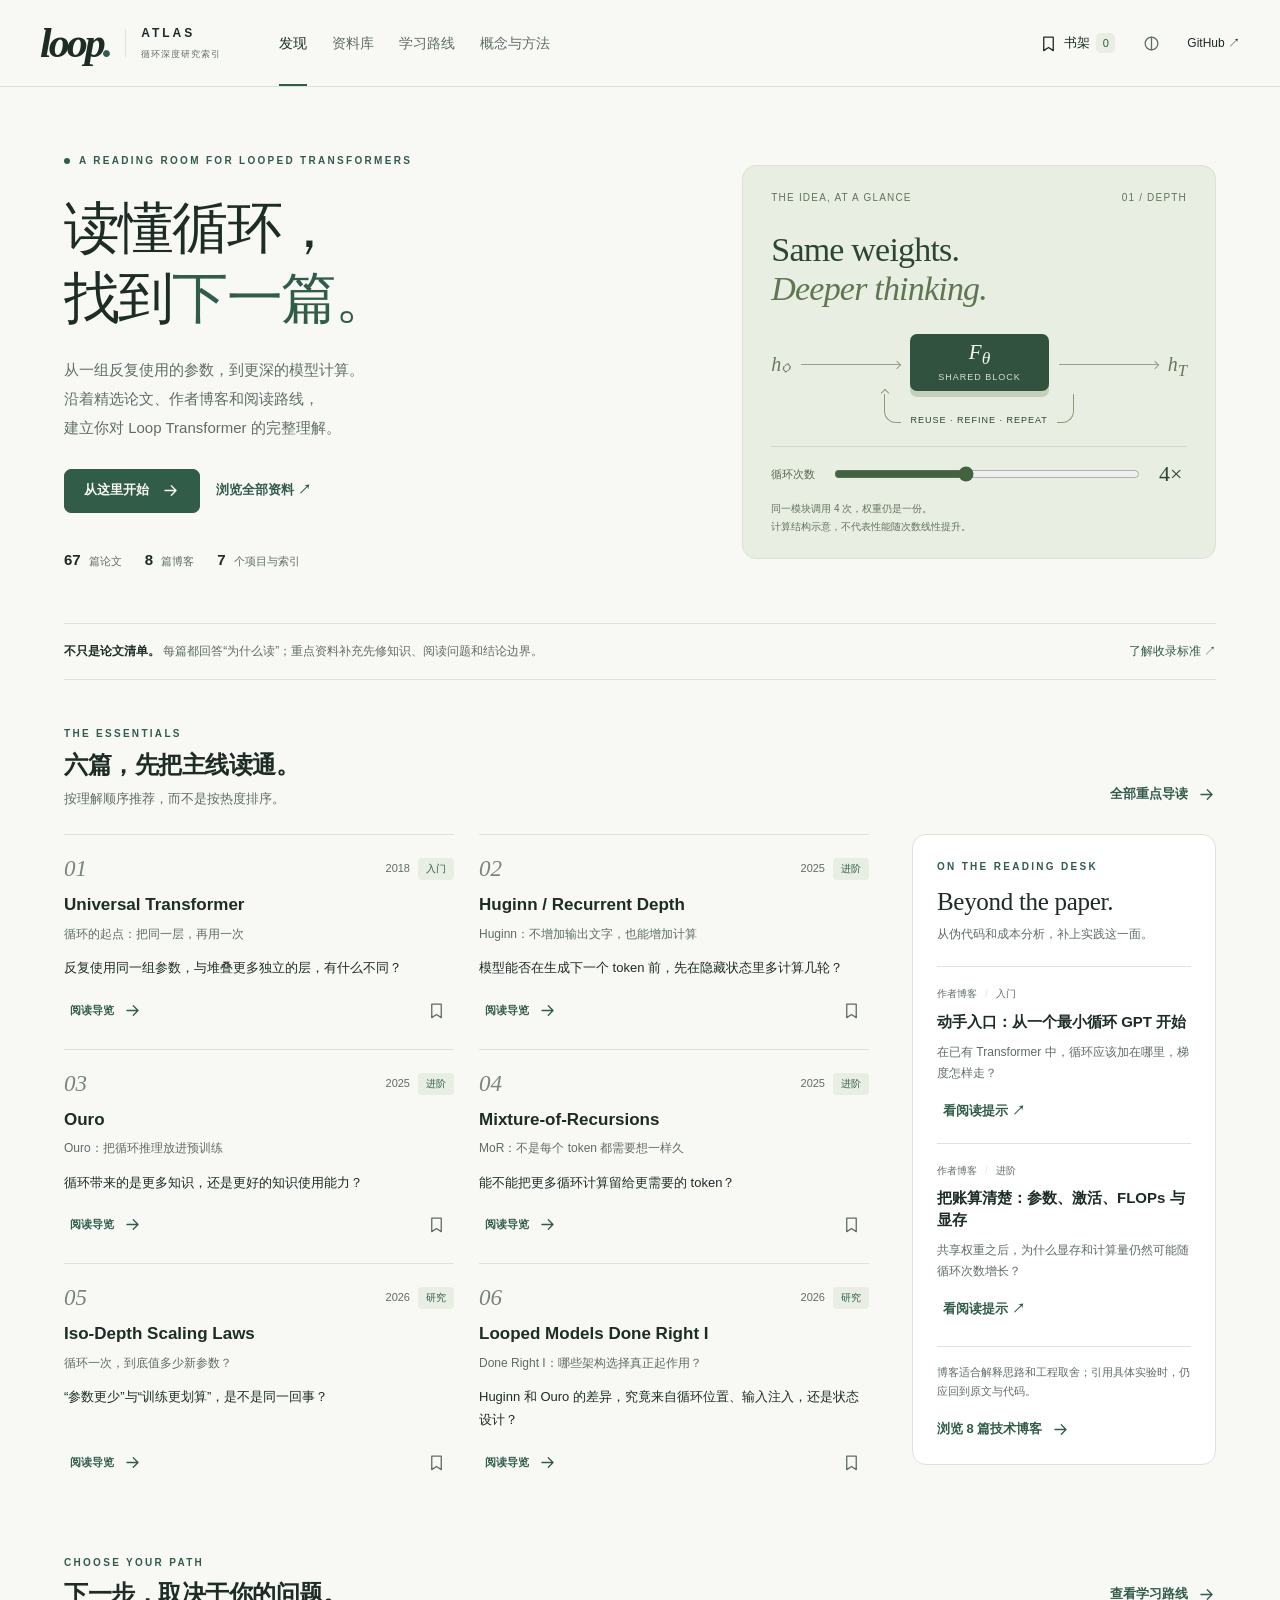
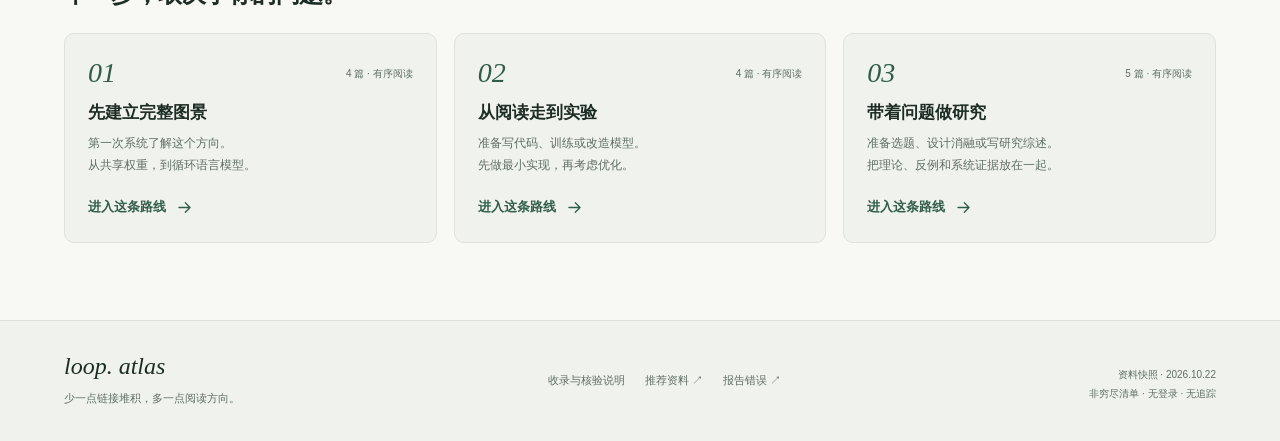
==== commit 52c0f3fe: "feat: redesign Loop Atlas as a reading-first research library Replace dense dashboard with responsiv" ====
--- a/index.html
+++ b/index.html
@@ -1,141 +1,55 @@
 <!doctype html>
 <html lang="zh-CN">
 <head>
-<meta charset="utf-8" />
-<meta name="viewport" content="width=device-width,initial-scale=1" />
-<meta name="theme-color" content="#0d141b" />
-<meta name="description" content="Loop Transformer Atlas：高质量 Looped / Recurrent-Depth Transformer 论文、技术博客和开源实现精选，附中文解读、阅读路线、实验证据边界和检索筛选。" />
-<meta property="og:type" content="website" />
-<meta property="og:title" content="Loop Transformer Atlas — 循环深度研究精选" />
-<meta property="og:description" content="从 Universal Transformer 到 Huginn、Ouro 和新一代 Looped LLM：精选论文、深度长文、研究路径与争议证据。" />
-<title>Loop Transformer Atlas — 循环深度研究精选</title>
-<link rel="icon" href="data:image/svg+xml,%3Csvg xmlns='http://www.w3.org/2000/svg' viewBox='0 0 80 80'%3E%3Crect width='80' height='80' rx='18' fill='%230c151d'/%3E%3Cpath d='M22 35a19 19 0 0 1 33-12l5 5M58 45a19 19 0 0 1-33 12l-5-5' fill='none' stroke='%23c9f581' stroke-width='7' stroke-linecap='round'/%3E%3Cpath d='M47 29h14V15M33 51H19v14' fill='none' stroke='%23c9f581' stroke-width='6' stroke-linecap='round' stroke-linejoin='round'/%3E%3C/svg%3E" />
-<style>
-:root{--bg:#0c131a;--side:#0a1017;--panel:#131d27;--panel2:#16232e;--line:#2b3945;--softline:#23313d;--text:#edf3ed;--muted:#9eadaf;--muted2:#758a90;--lime:#c7f17f;--mint:#85dcb8;--lilac:#bdc4fb;--amber:#edc28a;--max:1250px}
-*{box-sizing:border-box}html{scroll-behavior:smooth;scroll-padding-top:38px}body{margin:0;color:var(--text);font-family:Inter,-apple-system,BlinkMacSystemFont,"Segoe UI",Roboto,"PingFang SC","Microsoft YaHei",sans-serif;background:var(--bg);-webkit-font-smoothing:antialiased}button,input,select{font:inherit}button{cursor:pointer}a{color:inherit;text-decoration:none}a:focus-visible,button:focus-visible,input:focus-visible,select:focus-visible{outline:2px solid var(--lime);outline-offset:4px}::selection{background:#b9ed7885;color:#080c10}
-.sidebar{position:fixed;z-index:25;inset:0 auto 0 0;width:254px;background:var(--side);border-right:1px solid #22303b;padding:34px 26px 28px;display:flex;flex-direction:column}.brand{display:flex;align-items:center;gap:13px}.brand-symbol{width:43px;height:43px;border:1px solid #415949;border-radius:13px;display:grid;place-items:center;color:var(--lime);background:#1d2b28;box-shadow:inset 0 0 20px #b1f6740b}.brand-symbol svg{width:23px}.brand-type b{font-size:17px;letter-spacing:.025em;line-height:1.05}.brand-type small{display:block;font-size:10px;letter-spacing:.26em;color:var(--muted2);margin-top:6px;font-weight:800}.sidebar-line{height:1px;background:var(--softline);margin:38px 0 27px}.rail-label{font-size:10px;letter-spacing:.22em;color:#667c85;font-weight:800;margin:0 12px 12px}.sidenav{display:grid;gap:5px}.nav-link{height:45px;display:flex;align-items:center;gap:13px;border-radius:9px;padding:0 14px;font-size:13px;color:#a4b4b5;font-weight:600;transition:.2s}.nav-link:hover,.nav-link.current{color:#e7f5db;background:#1c2b29}.nav-link.current:before{content:"";width:4px;height:4px;background:var(--lime);border-radius:50%;margin-left:-2px}.nav-glyph{font-size:15px;color:#6e8f8b;width:15px;text-align:center}.nav-link.current .nav-glyph{color:var(--lime)}.side-bottom{margin-top:auto}.side-note{padding:17px;border:1px solid #27392f;background:#111e1c;border-radius:12px}.side-note .note-mini{font-size:9px;letter-spacing:.16em;color:var(--mint);font-weight:800}.side-note p{font-size:12px;line-height:1.8;color:#b7c6bf;margin:11px 0 14px}.side-note a{font-size:12px;font-weight:700;color:var(--lime)}.side-meta{font-size:10px;color:#61717a;margin-top:24px;line-height:2}
-.page{margin-left:254px;min-width:0}.mobilebar{display:none}.container{max-width:var(--max);margin:0 auto;padding:0 52px}.hero-wrap{overflow:hidden;position:relative;border-bottom:1px solid #283740;background:radial-gradient(ellipse 740px 500px at 87% 17%,#1b3535 0%,transparent 65%),radial-gradient(ellipse 550px 520px at 1% 90%,#232b34 0%,transparent 63%),#0e171e}.hero-wrap:before{position:absolute;inset:0;content:"";opacity:.27;background-image:linear-gradient(#657c8318 1px,transparent 1px),linear-gradient(90deg,#657c8318 1px,transparent 1px);background-size:54px 54px;mask-image:linear-gradient(90deg,transparent 25%,black)}.hero{position:relative;padding-top:37px;padding-bottom:66px}.topbar{display:flex;align-items:center;justify-content:space-between;gap:18px;font-size:10px;font-weight:800;letter-spacing:.16em;color:#81999c}.topbar-right{display:flex;align-items:center;gap:10px;letter-spacing:.045em;font-size:11px;color:#a1b0af}.live-dot{background:var(--lime);width:7px;height:7px;border-radius:50%;box-shadow:0 0 0 5px #c7f17f17}.hero-grid{display:grid;grid-template-columns:minmax(0,1fr) minmax(320px,.82fr);align-items:center;gap:30px;padding-top:92px}.kicker{font-size:11px;letter-spacing:.14em;font-weight:750;color:var(--lime);display:flex;align-items:center;gap:10px}.kicker:before{content:"";width:24px;height:1px;background:var(--lime)}h1{font-size:clamp(39px,4.6vw,65px);letter-spacing:-.067em;line-height:1.16;margin:23px 0 15px;font-weight:770}h1 em{font-family:Georgia,"Songti SC",serif;font-weight:400;color:var(--lime);font-style:italic;letter-spacing:-.04em}.hero-sub{font-size:17px;color:#c0cecf;margin:20px 0 14px;line-height:1.8;font-weight:400}.hero-desc{font-size:13px;color:#91a5a6;line-height:2.05;max-width:495px}.hero-actions{display:flex;gap:12px;flex-wrap:wrap;margin-top:31px}.btn{display:inline-flex;align-items:center;justify-content:center;gap:11px;border-radius:8px;font-size:13px;font-weight:750;min-height:42px;padding:0 18px;border:1px solid transparent;transition:transform .16s,border-color .16s,background .16s}.btn:hover{transform:translateY(-2px)}.btn-main{background:var(--lime);color:#152119}.btn-main:hover{background:#d7ffa3}.btn-ghost{background:#1a2830ab;border-color:#42535b;color:#dce8e1}.btn-ghost:hover{border-color:var(--lime)}.btn-arrow{font-size:17px;font-weight:500}.hero-graphic{width:100%;border:1px solid #3e5650;border-radius:18px;background:linear-gradient(150deg,#1b2d34f5,#101b27ed);box-shadow:0 25px 100px #050b11b5, inset 0 1px 0 #9bf2c013;position:relative;transform:rotate(-1deg)}.graphic-inner{padding:25px 25px 22px}.diagram-kicker{display:flex;align-items:center;justify-content:space-between;font-size:10px;font-weight:800;color:#86aaa4;letter-spacing:.12em}.status-badge{font-size:9px;color:var(--lime);border:1px solid #557954;background:#294c402c;border-radius:100px;padding:5px 9px;letter-spacing:0}.diagram-top{font-family:ui-monospace,SFMono-Regular,Menlo,monospace;font-size:11px;color:#a6b8b1;margin-top:31px}.diagram-flow{display:grid;grid-template-columns:68px 15px minmax(0,1fr) 15px 55px;align-items:center;gap:7px;margin-top:15px}.unit{border:1px solid #45605b;background:#1a302d;color:#c8e2d6;padding:11px 6px;border-radius:8px;text-align:center;font-size:10px;line-height:1.6}.unit-out{background:#232b3f;border-color:#4a526e;color:#d7d8ff}.flow-arrow{font-size:16px;color:#7ca295;text-align:center}.core-loop{border:1px dashed #739f69;background:#b9f37c0b;border-radius:11px;padding:12px 8px;min-height:98px;position:relative}.core-heading{font-size:9px;letter-spacing:.06em;text-align:center;font-weight:800;color:#c9e7b0}.pass-track{display:flex;justify-content:center;flex-wrap:wrap;gap:4px;padding-top:12px;min-height:33px}.pass-dot{width:15px;height:15px;border:1px solid #83b782;border-radius:4px;background:#a6d88033;display:flex;align-items:center;justify-content:center;font:9px ui-monospace,monospace;color:#d5f2be}.pass-dot:last-child{background:var(--lime);color:#1a2c21}.core-loop:after{content:"↶   weight sharing";position:absolute;bottom:-21px;left:50%;transform:translateX(-50%);font:9px ui-monospace,monospace;color:#a2c5a0;white-space:nowrap}.diagram-divider{height:1px;background:#385048;margin:43px 0 17px}.diagram-bottom{display:flex;align-items:center;justify-content:space-between;gap:12px}.range-text{font-size:11px;font-weight:700;color:#acc1b9}.range-count{color:var(--lime);font:600 22px ui-monospace,SFMono-Regular,monospace}.range-box{width:100%;margin:13px 0 3px;accent-color:var(--lime);cursor:pointer}.diagram-foot{display:flex;justify-content:space-between;color:#839f9c;font-size:10px;line-height:1.6}.diagram-foot strong{color:#d5f1cb}.graphic-corner{position:absolute;top:-12px;right:30px;padding:6px 12px;background:var(--lilac);color:#20233b;font:800 9px ui-monospace,monospace;border-radius:5px;letter-spacing:.07em}.hero-stats{display:flex;align-items:stretch;gap:0;margin-top:70px;padding-top:25px;border-top:1px solid #3749439c;max-width:690px}.hero-stat{padding:0 30px 0 0;margin-right:30px;border-right:1px solid #3749439c}.hero-stat:last-child{border:0;margin:0}.hero-stat strong{font-size:32px;line-height:1.2;letter-spacing:-.065em;display:block;color:#f1f7ee}.hero-stat small{display:block;font-size:11px;color:#90a7a6;padding-top:5px}
-.section{padding-top:81px;padding-bottom:7px;scroll-margin-top:20px}.section-top{display:flex;align-items:flex-end;justify-content:space-between;gap:28px;margin-bottom:27px}.eyebrow{color:var(--lime);font-size:10px;letter-spacing:.23em;font-weight:900;text-transform:uppercase;margin:0 0 15px}.section h2{font-size:clamp(28px,3vw,38px);letter-spacing:-.05em;line-height:1.25;margin:0;font-weight:750}.section-desc{color:var(--muted);font-size:13px;max-width:475px;line-height:1.8;margin:0}.tiny-meta{font-size:11px;font-weight:600;color:#7e969a;white-space:nowrap}.feature-grid{display:grid;grid-template-columns:repeat(3,minmax(0,1fr));gap:13px}.feature{min-height:225px;border:1px solid var(--line);background:linear-gradient(150deg,#1a2931,#131d27);border-radius:13px;padding:22px;transition:.18s}.feature:hover{border-color:#799b78;transform:translateY(-2px)}.feature-num{font-family:ui-monospace,Menlo,monospace;font-size:12px;color:var(--lime);letter-spacing:.06em}.feature h3{font-size:17px;line-height:1.4;margin:17px 0 8px}.feature p{font-size:12px;color:#a4b5b3;line-height:1.85;margin:0 0 19px}.feature a{font-size:11px;color:var(--lime);font-weight:750;display:inline-flex;gap:8px;align-items:center}.feature:nth-child(2){background:linear-gradient(150deg,#243039,#151c2b)}.feature:nth-child(3){background:linear-gradient(150deg,#2d302c,#19211e)}
-.paths-grid{display:grid;grid-template-columns:repeat(3,minmax(0,1fr));gap:15px}.path-card{background:#141f29;border:1px solid #32414b;border-radius:13px;padding:23px 22px;display:flex;flex-direction:column;min-height:380px;transition:.2s}.path-card:hover{border-color:#82a18f}.path-card.active{border-color:var(--lime);box-shadow:0 0 0 1px #c6ee7a34}.path-header{display:flex;align-items:center;justify-content:space-between;gap:8px}.path-num{font:800 10px ui-monospace,SFMono-Regular,monospace;color:var(--lime);letter-spacing:.14em}.path-time{font-size:10px;color:#acc1be;background:#24343f;border:1px solid #374a52;padding:5px 10px;border-radius:100px}.path-card h3{margin:21px 0 9px;letter-spacing:-.03em;font-size:20px}.path-card>p{font-size:12px;line-height:1.8;color:#9faeb1;margin:0 0 15px;min-height:43px}.path-list{list-style:none;margin:3px 0 24px;padding:0;display:grid;gap:11px}.path-list li{font-size:12px;color:#c2d1cc;display:flex;align-items:flex-start;gap:8px;line-height:1.5}.path-list span{color:#80a68b;font:11px ui-monospace,monospace}.path-btn{margin-top:auto;border:1px solid #53645b;background:transparent;color:#e9f2e7;width:100%;height:38px;border-radius:7px;font-weight:750;font-size:12px}.path-btn:hover,.path-card.active .path-btn{background:var(--lime);color:#1e2921;border-color:var(--lime)}.scope-note{font-size:12px;color:#93aaad;line-height:1.9;margin-top:16px;padding-left:3px}
-.lib-top{padding-top:91px}.library-shell{border:1px solid #34434d;border-radius:15px;background:#121d26;overflow:hidden}.toolbar{padding:23px 24px 21px;background:#19262f;border-bottom:1px solid #34434d}.tab-row{display:flex;flex-wrap:wrap;gap:6px;align-items:center}.tab{background:transparent;border:1px solid transparent;color:#9badaf;border-radius:7px;font-size:12px;padding:10px 15px;font-weight:800}.tab:hover{background:#243540}.tab[aria-pressed="true"]{background:#28443b;border-color:#496b50;color:var(--lime)}.tab small{font:600 10px ui-monospace,monospace;opacity:.6;margin-left:4px}.toolbar-row{display:grid;grid-template-columns:1.4fr repeat(4,minmax(92px,.72fr));gap:10px;margin-top:19px}.search-wrap{display:flex;gap:11px;align-items:center;background:#101a23;border:1px solid #364853;border-radius:8px;height:42px;padding:0 12px}.search-wrap:focus-within{border-color:#88c397}.search-wrap svg{width:17px;height:17px;flex-shrink:0;color:#789392}.search-wrap input{border:0;outline:none;color:#e7f0ec;background:transparent;width:100%;font-size:12px;min-width:0}.search-wrap input::placeholder{color:#647d82}.toolbar select{color:#d2dfda;border:1px solid #364853;background:#101a23;border-radius:8px;min-width:0;padding:0 12px;font-size:11px;font-weight:700;height:42px;cursor:pointer}.toolbar select:focus{outline:1px solid var(--lime)}.tool-lower{display:flex;justify-content:space-between;align-items:center;gap:12px;margin-top:15px}.tool-left,.tool-right{display:flex;gap:10px;align-items:center;flex-wrap:wrap}.result-count{color:#a4b5b1;font-size:11px}.result-count strong{color:#dce9d8}.flat-btn{background:transparent;color:#b0c2bd;border:1px solid #42575a;border-radius:7px;min-height:32px;padding:0 11px;font-size:11px;font-weight:750}.flat-btn:hover,.flat-btn[aria-pressed="true"]{border-color:var(--lime);color:var(--lime)}.path-chip{border:1px solid #617852;background:#3d503227;color:#ccecaa;border-radius:50px;padding:6px 10px;font-size:11px;display:inline-flex;align-items:center;gap:8px}.path-chip button{border:0;background:transparent;color:var(--lime);font-size:16px;line-height:1;padding:0}
-.card-grid{display:grid;grid-template-columns:repeat(2,minmax(0,1fr));gap:12px;padding:19px}.item-card{border:1px solid #2d404a;background:#16232d;border-radius:11px;padding:20px;min-height:264px;display:flex;flex-direction:column;transition:transform .16s,border-color .16s}.item-card:hover{border-color:#6f9585;transform:translateY(-2px)}.item-card[data-scope="adjacent"]{background:linear-gradient(150deg,#222631,#18232e)}.item-card[data-scope="foundation"]{background:linear-gradient(150deg,#252c2e,#19232b)}.card-top{display:flex;align-items:center;justify-content:space-between;gap:6px;margin-bottom:15px}.card-pills{display:flex;align-items:center;gap:7px;flex-wrap:wrap}.grade{font-size:10px;font-weight:850;padding:4px 7px;border-radius:5px;border:1px solid #8aa875;color:#d4f0b6;background:#8caf7920}.grade.A{border-color:#657e92;color:#c6d9e9;background:#59779325}.grade.B{border-color:#7f756e;color:#c3bdb6;background:#7e756626}.item-type,.item-scope{font-size:9px;font-weight:800;color:#9aaeb1;letter-spacing:.06em}.item-scope{padding-left:8px;border-left:1px solid #4c5960}.bookmark{width:28px;height:29px;flex-shrink:0;background:transparent;color:#82999e;border:1px solid transparent;border-radius:6px;display:grid;place-items:center;font-size:17px}.bookmark:hover,.bookmark.saved{color:var(--lime);background:#b7ed7b12}.item-title{font-size:16px;line-height:1.44;letter-spacing:-.025em;font-weight:800;display:block;color:#f1f4ec}.item-title:hover{color:var(--lime)}.item-byline{font-size:10px;color:#86a09f;margin:8px 0 11px;line-height:1.5}.item-desc{font-size:12px;color:#acbdba;line-height:1.8;margin:0;display:-webkit-box;-webkit-box-orient:vertical;-webkit-line-clamp:2;overflow:hidden}.item-why{font-size:11px;color:#a6bfb2;line-height:1.85;margin:11px 0 0;padding:9px 10px;border-left:2px solid #7aab75;background:#a7df8210}.item-why strong{color:#c9f0b4}.card-expand{display:none;padding:11px 0 0;color:#9baeb2;font-size:11px;line-height:1.85}.item-card.expanded .card-expand{display:block}.card-expand strong{color:#dfc6a3}.item-taglist{display:flex;flex-wrap:wrap;gap:5px;margin-top:12px}.tag{border:1px solid #344b50;color:#88a7a7;border-radius:4px;font-size:9px;padding:3px 6px}.item-bottom{margin-top:auto;padding-top:16px;display:flex;align-items:center;justify-content:space-between;gap:10px}.item-links{display:flex;align-items:center;flex-wrap:wrap;gap:13px}.item-links a{font-size:11px;font-weight:800;color:var(--lime)}.item-links a.secondary-link{color:#9bc1be}.item-links a:hover{text-decoration:underline}.details-btn{font-size:10px;font-weight:700;color:#90a7a7;background:transparent;border:0;white-space:nowrap}.details-btn:hover{color:#d7e7d9}.empty-state{text-align:center;padding:90px 22px;color:#8ca6a7}.empty-state strong{display:block;color:#f0f6ef;font-size:18px;margin-bottom:8px}.empty-state p{font-size:12px;line-height:1.8}.more-wrap{display:flex;justify-content:center;padding:0 20px 25px}.more-btn{background:#1b2f2b;border:1px solid #5b7c66;border-radius:8px;padding:12px 28px;color:var(--lime);font-size:12px;font-weight:800}.more-btn:hover{background:#29453c}
-.insights-grid{display:grid;grid-template-columns:repeat(2,minmax(0,1fr));gap:12px}.insight{border:1px solid #354752;background:linear-gradient(135deg,#1a2932,#142029);padding:25px;border-radius:12px;min-height:238px}.insight-num{font:700 11px ui-monospace,monospace;color:var(--mint)}.insight h3{font-size:18px;letter-spacing:-.02em;line-height:1.5;margin:16px 0 10px}.insight p{font-size:12px;line-height:1.9;color:#a5bab7;margin:0}.insight a{font-size:11px;font-weight:800;color:var(--lime);display:inline-block;margin-top:16px}.method{margin-top:17px;border:1px solid #344b49;border-radius:13px;background:#152622;padding:25px}.method h3{margin:0 0 12px;font-size:15px}.method p{font-size:12px;line-height:1.9;color:#afc3b9;margin:0}.legend{display:flex;gap:9px;flex-wrap:wrap;margin-top:17px}.legend span{font-size:10px;color:#d2e8d2;background:#223e37;padding:7px 10px;border:1px solid #385849;border-radius:6px}
-.footer{margin-top:98px;border-top:1px solid #314249;background:#0a1117;padding:35px 0 47px}.footer .foot-inner{display:grid;grid-template-columns:minmax(0,1fr) auto;gap:22px;align-items:start}.footer-brand{font-size:17px;font-weight:800;letter-spacing:-.02em}.footer p{max-width:650px;color:#8ea5a5;font-size:11px;line-height:1.95}.footer a{color:#bdda9c}.footer-links{display:flex;flex-direction:column;align-items:flex-end;gap:12px;font-size:11px;font-weight:700}.lastline{color:#698185;margin-top:29px;font:10px ui-monospace,monospace}.top-link{position:fixed;z-index:8;bottom:22px;right:25px;background:#20362d;color:#d3f0ba;border:1px solid #648665;border-radius:50%;width:40px;height:40px;display:grid;place-items:center;font-size:20px;opacity:0;pointer-events:none;transition:.2s}.top-link.visible{opacity:1;pointer-events:auto}[hidden]{display:none!important}.sr-only{position:absolute;width:1px;height:1px;padding:0;margin:-1px;overflow:hidden;clip:rect(0,0,0,0);white-space:nowrap;border:0}
-@media(max-width:1400px){.container{padding:0 37px}.hero-grid{gap:25px}.hero-graphic .graphic-inner{padding:20px}.diagram-flow{grid-template-columns:55px 12px minmax(0,1fr) 12px 50px;gap:5px}.hero-grid{grid-template-columns:minmax(0,1fr) minmax(306px,.82fr)}}
-@media(max-width:1150px){.sidebar{width:204px;padding:28px 15px}.page{margin-left:204px}.container{padding:0 29px}.hero-grid{grid-template-columns:minmax(0,1fr)}.hero-graphic{max-width:590px;transform:none}.hero-grid{padding-top:55px}.hero-stats{margin-top:43px}.feature-grid,.paths-grid{grid-template-columns:repeat(2,minmax(0,1fr))}.paths-grid .path-card:last-child{grid-column:span 2}.toolbar-row{grid-template-columns:repeat(4,minmax(0,1fr))}.search-wrap{grid-column:span 4}.side-note p{font-size:11px}}
-@media(max-width:760px){html{scroll-padding-top:80px}.sidebar{display:none}.page{margin:0}.mobilebar{position:sticky;top:0;z-index:30;height:62px;background:#0d151cf2;backdrop-filter:blur(15px);border-bottom:1px solid #35464a;padding:0 18px;display:flex;align-items:center;justify-content:space-between}.mobile-logo{font-weight:900;font-size:14px;letter-spacing:.03em}.mobile-logo span{color:var(--lime)}.mobile-nav{display:flex;gap:6px}.mobile-nav a{font-size:11px;color:#b2c4c1;border:1px solid #354947;padding:8px;border-radius:6px}.container{padding:0 20px}.hero{padding-top:25px;padding-bottom:40px}.topbar{font-size:9px}.topbar-right{font-size:10px}.hero-grid{padding-top:48px;gap:32px}h1{font-size:clamp(38px,10vw,56px)}.hero-sub{font-size:15px}.hero-desc{font-size:12px}.hero-stats{margin-top:36px}.hero-stat{padding-right:20px;margin-right:20px}.hero-stat strong{font-size:27px}.hero-stat small{font-size:10px}.section{padding-top:60px}.section-top{display:block}.section-desc{margin-top:14px}.feature-grid,.paths-grid,.insights-grid,.card-grid{grid-template-columns:1fr}.paths-grid .path-card:last-child{grid-column:auto}.feature{min-height:190px}.path-card{min-height:auto}.toolbar{padding:17px}.toolbar-row{grid-template-columns:repeat(2,minmax(0,1fr))}.toolbar-row .search-wrap{grid-column:span 2}.card-grid{padding:12px}.item-card{min-height:0}.tool-lower{align-items:flex-start;flex-direction:column}.library-shell{border-radius:10px}.footer .foot-inner{grid-template-columns:1fr}.footer-links{align-items:flex-start}.footer{margin-top:65px}.top-link{right:17px}.paths-grid{gap:11px}}
-@media(max-width:420px){.container{padding:0 16px}.topbar-right .live-dot{display:none}.hero-actions .btn{font-size:12px;padding:0 13px}.diagram-flow{grid-template-columns:46px 10px minmax(0,1fr) 10px 42px;gap:4px}.graphic-inner{padding:15px!important}.unit{font-size:9px;padding:9px 2px}.hero-stat{padding-right:11px;margin-right:11px}.hero-stat strong{font-size:25px}.card-grid{padding:9px}.item-card{padding:15px}.toolbar-row{gap:8px}.toolbar select{padding:0 5px;font-size:10px}.tab{padding:8px 10px;font-size:11px}.graphic-corner{right:14px}}
-@media(max-width:760px){.container.hero{padding-top:25px;padding-bottom:39px}.container.section{padding-top:60px}}
-@media(prefers-reduced-motion:reduce){html{scroll-behavior:auto}*,*:before,*:after{transition:none!important;animation:none!important}}
-</style>
+<meta charset="utf-8">
+<meta name="viewport" content="width=device-width, initial-scale=1">
+<meta name="color-scheme" content="light dark">
+<meta name="theme-color" content="#f8f9f5">
+<meta name="description" content="Loop Transformer 学习与研究导航：精选论文、作者博客、中文阅读提示与三条循序渐进的学习路线。">
+<meta property="og:title" content="Loop Atlas — 读懂循环，找到下一篇">
+<meta property="og:description" content="不止是一份论文清单。沿着问题、实验与证据，理解 Looped Transformer。">
+<meta property="og:type" content="website">
+<link rel="canonical" href="https://kimio-hub.github.io/loop-transformer-atlas/">
+<link rel="icon" href="data:image/svg+xml,%3Csvg xmlns='http://www.w3.org/2000/svg' viewBox='0 0 48 48'%3E%3Crect width='48' height='48' rx='12' fill='%232e5142'/%3E%3Cpath d='M24 24c-4-9-15-9-15 0s11 9 15 0 15-9 15 0-11 9-15 0' fill='none' stroke='%23fff' stroke-width='3'/%3E%3C/svg%3E">
+<title>Loop Atlas — Loop Transformer 精选研究站</title>
+<script>try{document.documentElement.dataset.theme=localStorage.getItem('loop-atlas-theme')||'light'}catch(e){}</script>
+<link rel="stylesheet" href="assets/site.css?v=2.0">
+<script src="assets/site.js?v=2.0" defer></script>
 </head>
 <body>
-<aside class="sidebar" aria-label="主导航">
-  <a class="brand" href="#top"><span class="brand-symbol"><svg viewBox="0 0 24 24" fill="none" stroke="currentColor" stroke-width="2" stroke-linecap="round" stroke-linejoin="round"><path d="M19 7a8 8 0 0 0-14-2L3 7"/><path d="M3 3v4h4"/><path d="M5 17a8 8 0 0 0 14 2l2-2"/><path d="M21 21v-4h-4"/></svg></span><span class="brand-type"><b>LOOP / ATLAS</b><small>RESEARCH FIELD GUIDE</small></span></a>
-  <div class="sidebar-line"></div>
-  <div class="rail-label">EXPLORE</div>
-  <nav class="sidenav">
-    <a class="nav-link current" href="#top"><span class="nav-glyph">⌘</span>总览 / Overview</a>
-    <a class="nav-link" href="#picks"><span class="nav-glyph">✧</span>编辑精选</a>
-    <a class="nav-link" href="#paths"><span class="nav-glyph">↗</span>阅读路线</a>
-    <a class="nav-link" href="#library"><span class="nav-glyph">▦</span>资源检索库</a>
-    <a class="nav-link" href="#insights"><span class="nav-glyph">◈</span>研究判断</a>
-    <a class="nav-link" href="#method"><span class="nav-glyph">◎</span>策展方法</a>
-  </nav>
-  <div class="side-bottom"><div class="side-note"><div class="note-mini">THE POINT OF THIS ATLAS</div><p>不只是知道有哪些 Paper，更要知道<b>先读哪篇、为什么读，以及哪些结论还存在争议。</b></p><a href="#paths">选择一条研究路线 ↗</a></div><div class="side-meta">EDITORIAL SNAPSHOT · 2026.10.22<br/>STATIC · NO LOGIN REQUIRED</div></div>
-</aside>
-<div class="page" id="top">
-  <div class="mobilebar"><a href="#top" class="mobile-logo">↻ LOOP <span>/</span> ATLAS</a><nav class="mobile-nav"><a href="#paths">路线</a><a href="#library">检索</a><a href="#insights">观点</a></nav></div>
-  <header class="hero-wrap">
-    <div class="container hero">
-      <div class="topbar"><span>FIELD NOTES / TRANSFORMER ARCHITECTURES</span><span class="topbar-right"><span class="live-dot"></span>资料快照 · 2026.10.22</span></div>
-      <div class="hero-grid">
-        <div class="hero-copy"><div class="kicker">从重复计算，到真正的深度推理</div><h1>理解循环深度，<br/><em>而非淹没在论文里。</em></h1><p class="hero-sub">A curated field guide to <strong>Looped Transformers.</strong></p><p class="hero-desc">精选论文、深度技术博客与开源项目。用可解释的入选理由、真实的研究分歧和递进的学习路线，搭建一张 Looped / Recurrent-Depth Transformer 的研究地图。</p><div class="hero-actions"><a class="btn btn-main" href="#paths">开始学习 <span class="btn-arrow">↗</span></a><a class="btn btn-ghost" href="#library">探索全部资源 <span class="btn-arrow">→</span></a></div></div>
-        <div class="hero-graphic" aria-label="循环 Transformer 计算示意图"><div class="graphic-corner">INTERACTIVE MODEL</div><div class="graphic-inner"><div class="diagram-kicker"><span>01 / HOW LOOPING WORKS</span><span class="status-badge">SHARED WEIGHTS</span></div><div class="diagram-top">x → input representation →</div><div class="diagram-flow"><div class="unit">输入<br/>x₀</div><div class="flow-arrow">→</div><div class="core-loop"><div class="core-heading">SHARED TRANSFORMER BLOCK</div><div class="pass-track" id="passTrack" aria-label="循环轮次示意"><span class="pass-dot">1</span><span class="pass-dot">2</span><span class="pass-dot">3</span></div></div><div class="flow-arrow">→</div><div class="unit unit-out">输出<br/>y</div></div><div class="diagram-divider"></div><div class="diagram-bottom"><span class="range-text">循环轮次 · Recurrences</span><strong class="range-count" id="loopCount">3×</strong></div><label for="loopRange" class="sr-only">调节循环轮次</label><input class="range-box" type="range" id="loopRange" min="1" max="8" value="3" /><div class="diagram-foot"><span>同一组参数反复计算</span><span id="loopNote">虚拟深度随轮次增加</span></div></div></div>
-      </div>
-      <div class="hero-stats" aria-label="当前策展统计"><div class="hero-stat"><strong id="paperCount">67</strong><small>精选 Papers</small></div><div class="hero-stat"><strong id="blogCount">8</strong><small>技术长文 / Blogs</small></div><div class="hero-stat"><strong id="projectCount">7</strong><small>项目与研究索引</small></div><div class="hero-stat"><strong>3</strong><small>渐进式阅读路线</small></div></div>
-    </div>
-  </header>
-  <main>
-    <section class="container section" id="picks" aria-labelledby="picks-heading"><div class="section-top"><div><p class="eyebrow">01 / EDITOR'S PICKS</p><h2 id="picks-heading">先读这几篇，就能理解主线。</h2></div><p class="section-desc">不是简单按热度排序；优先选择能改变研究思路、建立架构概念，或提供关键反面证据的作品。</p></div><div class="feature-grid" id="featuredGrid"><!-- rendered in JS --></div></section>
-    <section class="container section" id="paths" aria-labelledby="paths-heading"><div class="section-top"><div><p class="eyebrow">02 / READING PATHS</p><h2 id="paths-heading">从第一篇读到前沿研究。</h2></div><p class="section-desc">针对不同起点规划阅读，而不是把所有论文扔给你。点击路线即可在资源库中一键聚焦这些论文。</p></div><div class="paths-grid" id="pathsGrid"><!-- rendered in JS --></div><p class="scope-note"><strong>注意学术边界：</strong>相邻方向（如 Coconut、HRM、TRM、扩散语言模型）仅用于对照学习；它们不因为同样有多步推理，就被视为传统意义上的 Looped Transformer。</p></section>
-    <section class="container section lib-top" id="library" aria-labelledby="library-heading"><div class="section-top"><div><p class="eyebrow">03 / THE CURATED LIBRARY</p><h2 id="library-heading">找到值得读的那一篇。</h2></div><p class="section-desc">每个条目都附中文摘要、入选理由和边界提醒。分级反映本站阅读优先级，不代表论文的客观学术评分。</p></div><div class="library-shell"><div class="toolbar"><div class="tab-row" id="typeTabs" role="group" aria-label="内容类型"><button class="tab" data-kind="all" aria-pressed="true">全部 <small id="totalTabCount">82</small></button><button class="tab" data-kind="paper" aria-pressed="false">论文 <small id="paperTabCount">67</small></button><button class="tab" data-kind="blog" aria-pressed="false">技术博客 <small id="blogTabCount">8</small></button><button class="tab" data-kind="project" aria-pressed="false">项目 / 资料 <small id="projectTabCount">7</small></button></div><div class="toolbar-row"><label class="search-wrap"><svg viewBox="0 0 24 24" fill="none" stroke="currentColor" stroke-width="2"><circle cx="10.5" cy="10.5" r="6.5"/><path d="m16 16 5 5"/></svg><input id="searchInput" type="search" autocomplete="off" placeholder="搜索论文、作者、关键词 / fixed-point / Ouro ..." aria-label="搜索论文和博客" /></label><select id="topicFilter" aria-label="按研究主题筛选"><option value="all">所有主题</option></select><select id="scopeFilter" aria-label="按收录范围筛选"><option value="all">核心 + 关联</option><option value="core">仅核心 Loop</option><option value="foundation">历史前身</option><option value="adjacent">相邻方向</option></select><select id="tierFilter" aria-label="按入选等级筛选"><option value="all">全部等级</option><option value="S">S / 优先精读</option><option value="A">A / 推荐延伸</option><option value="B">B / 补充选读</option></select><select id="sortFilter" aria-label="资源排序"><option value="recommend">优先级排序</option><option value="newest">按发表时间</option><option value="oldest">从经典到新</option><option value="az">标题 A–Z</option></select></div><div class="tool-lower"><div class="tool-left"><span class="result-count" id="resultCount" aria-live="polite">正在整理结果…</span><span class="path-chip" id="pathChip" hidden>路线筛选 <button id="clearPath" aria-label="清除路线筛选">×</button></span></div><div class="tool-right"><button class="flat-btn" id="savedOnly" aria-pressed="false">☆ 仅看收藏 <span id="favCount">0</span></button><button class="flat-btn" id="exportSaved" title="下载收藏的 Markdown 文件">↓ 导出收藏</button><button class="flat-btn" id="clearFilters">重置筛选</button></div></div></div><div id="cardGrid" class="card-grid" aria-live="polite"></div><div class="more-wrap" id="moreWrap"><button class="more-btn" id="loadMore">继续浏览更多资源 ↓</button></div></div></section>
-    <section class="container section" id="insights" aria-labelledby="insights-heading"><div class="section-top"><div><p class="eyebrow">04 / WHAT THE PAPERS ACTUALLY SAY</p><h2 id="insights-heading">比结论更重要的四个问题。</h2></div><p class="section-desc">阅读这些文献时，建议把下面四个比较维度与问题放在脑中。它们能帮你避开相当多的“结论幻觉”。</p></div><div class="insights-grid"><article class="insight"><span class="insight-num">THESIS 01 / FAIR COMPARISON</span><h3>参数更少，不等于同等算力下更强。</h3><p>共享权重让参数量下降，但增加循环次数通常也增加计算。比较 Looped 与非 Looped 模型时，需要明确相同参数、训练 FLOPs、推理 FLOPs，还是相同延迟 / 显存。不同约束可能导向不同结论。</p><a href="https://arxiv.org/abs/2604.21106" target="_blank" rel="noopener noreferrer">读 Iso-Depth 对照研究 ↗</a></article><article class="insight"><span class="insight-num">THESIS 02 / DEPTH EXTRAPOLATION</span><h3>训练时循环 K 次，推理时 K+N 次一定好吗？</h3><p>不一定。额外循环可能帮助迭代修正，也可能导致表征漂移、过度计算和状态不稳定。稳定性、停止机制、固定点与不同任务的深度泛化值得分开考察。</p><a href="https://arxiv.org/abs/2606.29983" target="_blank" rel="noopener noreferrer">读 Stochastic Stopping ↗</a></article><article class="insight"><span class="insight-num">THESIS 03 / ARCHITECTURE</span><h3>“循环”不是简单地把一层重复 N 遍。</h3><p>循环范围、输入注入、跨轮次状态、归一化与停止策略都会显著影响训练动力学。真正值得比较的是不同 loop topology 与循环内保留了什么信息，而不是只有轮次。</p><a href="https://arxiv.org/abs/2610.23036" target="_blank" rel="noopener noreferrer">读 Done Right · Part I ↗</a></article><article class="insight"><span class="insight-num">THESIS 04 / SYSTEMS</span><h3>训练可行，不代表推理部署高效。</h3><p>循环架构的推理速度与显存开销取决于 KV Cache、状态复用、流水并行与解码策略。LoopSpec、Shared Memory 和 LoopCD 展示了系统工程可以单独决定实际收益。</p><a href="https://arxiv.org/abs/2609.17184" target="_blank" rel="noopener noreferrer">读 LoopSpec ↗</a></article></div>
-      <div class="method" id="method"><h3>编辑准则 / Editorial criteria</h3><p><strong>我们优先收录：</strong>① 提供不可绕开的历史或理论基础；② 在架构、训练、扩展规律或部署上引入可复用的新方法；③ 具有直接对照实验、负面证据或清楚的失效边界；④ 提供可实践的工程材料；⑤ 解释质量明显高于普通资讯转述的原创博客。S = 优先精读，A = 推荐延伸，B = 选读与补充。站点按 2026-10-22 的检索快照整理，属于人工编辑过的精选集，<strong>不是对全网论文完整性的保证</strong>，也不代表独立复核过每一篇实验。</p><div class="legend"><span>S / 首要精读</span><span>A / 推荐延伸</span><span>B / 补充选读</span><span>核心 Loop</span><span>历史前身</span><span>相邻方向</span></div></div>
-    </section>
-  </main>
-  <footer class="footer"><div class="container"><div class="foot-inner"><div><div class="footer-brand">↻ LOOP / ATLAS</div><p>一个独立的 Looped Transformer 研究学习索引。原文、项目和博客的著作权归各自作者所有；本站仅展示编辑摘要与跳转链接。提交新论文时优先标记架构类别、对照条件和可复现资源。</p><p>欢迎继续探索 <a href="https://github.com/ArminAzizi98/looped-lm-survey" target="_blank" rel="noopener noreferrer">Looped LM Meta-Survey</a>、<a href="https://github.com/huskydoge/Awesome-Loop-Models" target="_blank" rel="noopener noreferrer">Awesome Loop Models</a> 与 <a href="https://github.com/Mrkkew/Awesome-Loop-Transformers" target="_blank" rel="noopener noreferrer">Bilingual Atlas</a>。</p></div><div class="footer-links"><a href="#top">回到首页 ↑</a><a href="#library">查找资源 ↗</a><a href="#paths">阅读路线 ↗</a><button class="flat-btn" id="exportAll">↓ 下载完整目录 JSON</button></div></div><div class="lastline">MADE FOR CURIOUS RESEARCHERS · CURATED SNAPSHOT 2026.10.22 · NO TRACKING / NO EXTERNAL LIBRARIES</div></div></footer>
+<a href="#main" class="skip">跳到正文</a>
+<svg class="svg-defs" aria-hidden="true" xmlns="http://www.w3.org/2000/svg"><defs>
+<symbol id="i-arrow" viewBox="0 0 24 24"><path d="M5 12h14m-6-6 6 6-6 6"/></symbol>
+<symbol id="i-external" viewBox="0 0 24 24"><path d="M8 6h10v10M18 6 6 18"/></symbol>
+<symbol id="i-bookmark" viewBox="0 0 24 24"><path d="M6 4h12v17l-6-4-6 4z"/></symbol>
+<symbol id="i-search" viewBox="0 0 24 24"><circle cx="10.5" cy="10.5" r="6.5"/><path d="m16 16 5 5"/></symbol>
+<symbol id="i-check" viewBox="0 0 24 24"><path d="m5 12 4 4L19 6"/></symbol>
+<symbol id="i-close" viewBox="0 0 24 24"><path d="m6 6 12 12M18 6 6 18"/></symbol>
+<symbol id="i-theme" viewBox="0 0 24 24"><circle cx="12" cy="12" r="8"/><path d="M12 4v16"/></symbol>
+<symbol id="i-download" viewBox="0 0 24 24"><path d="M12 3v12m-5-5 5 5 5-5M5 16v5h14v-5"/></symbol>
+</defs></svg>
+<header class="site-header">
+<div class="header-inner">
+<a href="#discover" class="brand" aria-label="Loop Atlas 首页"><span class="brand-loop">loop<span class="brand-dot">.</span></span><span class="brand-divider"></span><span class="brand-atlas">ATLAS<br><small>循环深度研究索引</small></span></a>
+<nav class="topnav" aria-label="主导航">
+<a href="#discover" data-nav="discover">发现</a>
+<a href="#library" data-nav="library">资料库</a>
+<a href="#paths" data-nav="paths">学习路线</a>
+<a href="#understand" data-nav="understand">概念与方法</a>
+</nav>
+<div class="header-actions">
+<a href="#saved" class="shelf-link" data-nav="saved" aria-label="我的书架"><svg class="icon"><use href="#i-bookmark"/></svg><span class="shelf-text">书架</span><span id="saved-count" class="count-dot">0</span></a>
+<button class="icon-button" id="theme" aria-label="切换深色模式" title="切换明暗主题"><svg class="icon"><use href="#i-theme"/></svg></button>
+<a class="github-link" href="https://github.com/kimio-hub/loop-transformer-atlas" target="_blank" rel="noopener noreferrer">GitHub ↗</a>
 </div>
-<a class="top-link" id="toTop" href="#top" aria-label="回到顶部">↑</a>
-<script type="application/json" id="catalogJson">[{"id":"1511.08228","title":"Neural GPUs Learn Algorithms","short":"Neural GPU","year":2016,"month":"2016","topic":"基础与理论","tier":"B","desc":"循环共享的计算单元学习加法、乘法等算法，是把重复计算视为算法归纳偏置的早期代表。","why":"从历史源头理解：为什么共享权重、增加计算步数可能更擅长算法任务。","caveat":"并不是 Transformer，归入历史前身。","author":"Kaiser & Sutskever","kind":"paper","scope":"foundation","arxiv":"1511.08228","url":"https://arxiv.org/abs/1511.08228","code":"","project":"","tags":[]},{"id":"1603.08983","title":"Adaptive Computation Time for Recurrent Neural Networks","short":"Adaptive Computation Time","year":2016,"month":"2016","topic":"基础与理论","tier":"A","desc":"让循环网络学习何时停止计算，为 token 自适应循环次数提供基础思想。","why":"理解 halting/pondering 及其训练难题。","caveat":"原文研究的是 RNN，不是 Loop Transformer。","author":"Alex Graves","kind":"paper","scope":"foundation","arxiv":"1603.08983","url":"https://arxiv.org/abs/1603.08983","code":"","project":"","tags":[]},{"id":"1807.03819","title":"Universal Transformers","short":"Universal Transformer","year":2018,"month":"2018-07","topic":"基础与理论","tier":"S","desc":"使用共享 Transformer 更新规则反复作用于表示，并探索每个位置的动态停止。","why":"核心架构出发点：固定层堆叠与跨深度重复计算的区别。","caveat":"2018 年预印本、ICLR 2019 发表；别与普通循环时间步混淆。","author":"Dehghani et al.","kind":"paper","scope":"core","arxiv":"1807.03819","url":"https://arxiv.org/abs/1807.03819","code":"","project":"","tags":[]},{"id":"1909.11942","title":"ALBERT: A Lite BERT for Self-supervised Learning of Language Representations","short":"ALBERT","year":2019,"month":"2019","topic":"基础与理论","tier":"B","desc":"通过跨层参数共享减小 BERT 参数规模；说明参数共享与有效深度不必同步增长。","why":"有助于区分「权重共享」与「自适应推理深度」。","caveat":"本身不是典型的可调循环深度架构。","author":"Lan et al.","kind":"paper","scope":"foundation","arxiv":"1909.11942","url":"https://arxiv.org/abs/1909.11942","code":"","project":"","tags":[]},{"id":"1909.01377","title":"Deep Equilibrium Models","short":"Deep Equilibrium Models","year":2019,"month":"2019","topic":"基础与理论","tier":"A","desc":"用隐式固定点替代显式逐层展开，为理解收敛、稳定和隐式反向传播建立基础。","why":"学习 h*=F(h*)、Jacobian、固定点训练方法。","caveat":"DEQ 不必使用 Transformer，归为理论关联。","author":"Bai, Kolter & Koltun","kind":"paper","scope":"foundation","arxiv":"1909.01377","url":"https://arxiv.org/abs/1909.01377","code":"","project":"","tags":[]},{"id":"programmable-looped-transformers","title":"Looped Transformers as Programmable Computers","short":"Programmable Looped Transformers","year":2023,"month":"2023-07","topic":"基础与理论","tier":"S","desc":"证明有限层数且权重共享的 Transformer，通过循环可模拟程序计数器、分支以及迭代算法。","why":"解释循环为何有机会把参数复用变成复杂计算程序。","caveat":"偏理论构造，不是大规模语言模型胜出的直接证据。","author":"Giannou et al. · ICML 2023","kind":"paper","scope":"core","arxiv":"","url":"https://proceedings.mlr.press/v202/giannou23a.html","code":"","project":"","tags":[]},{"id":"learning-learning-algorithms","title":"Looped Transformers are Better at Learning Learning Algorithms","short":"Learning Learning Algorithms","year":2024,"month":"2024","topic":"基础与理论","tier":"S","desc":"在 in-context 拟合任务中，循环结构能学到迭代学习算法，并用较少参数接近普通 Transformer。","why":"把 Looped Transformer 与 ICL 内部优化联系起来。","caveat":"任务相对受控；不能直接外推到通用 LLM 所有场景。","author":"Liu Yang et al. · ICLR 2024","kind":"paper","scope":"core","arxiv":"","url":"https://proceedings.iclr.cc/paper_files/paper/2024/hash/b8402301e7f06bdc97a31bfaa653dc32-Abstract-Conference.html","code":"","project":"","tags":[]},{"id":"2409.15647","title":"Looped Transformers for Length Generalization","short":"Length Generalization","year":2024,"month":"2024-09","topic":"基础与理论","tier":"A","desc":"研究循环次数和序列长度外推之间的关系，以及测试长度超过训练长度时的行为。","why":"研究「训练短、测试长」必须阅读。","caveat":"需要同时观察任务分布与循环次数对结果的影响。","author":"","kind":"paper","scope":"core","arxiv":"2409.15647","url":"https://arxiv.org/abs/2409.15647","code":"","project":"","tags":[]},{"id":"2410.01405","title":"On Expressive Power of Looped Transformers: Theoretical Analysis and Enhancement via Timestep Encoding","short":"Expressive Power","year":2024,"month":"2024-10","topic":"基础与理论","tier":"B","desc":"从表达能力讨论循环 Transformer，并考察表示循环位置的 timestep 编码。","why":"回答循环共享权重会带来哪些表达能力约束。","caveat":"理论分析条件与真实语言模型设置存在差距。","author":"","kind":"paper","scope":"core","arxiv":"2410.01405","url":"https://arxiv.org/abs/2410.01405","code":"","project":"","tags":[]},{"id":"2502.17416","title":"Reasoning with Latent Thoughts: On the Power of Looped Transformers","short":"Reasoning with Latent Thoughts","year":2025,"month":"2025-02","topic":"基础与理论","tier":"S","desc":"讨论多步推理为何需要足够深度，却未必要求同等规模的独立参数；循环较浅块可接近更深堆叠。","why":"从理论和合成推理实验理解 latent compute 的价值。","caveat":"与实际大规模预训练的工程可行性是两个命题。","author":"Saunshi et al. · ICLR 2025","kind":"paper","scope":"core","arxiv":"2502.17416","url":"https://arxiv.org/abs/2502.17416","code":"","project":"","tags":[]},{"id":"2505.19245","title":"To CoT or To Loop? A Formal Comparison Between Chain-of-Thought and Looped Transformers","short":"To CoT or To Loop?","year":2025,"month":"2025-05","topic":"基础与理论","tier":"A","desc":"形式化比较显式生成中间 token 与在隐藏表示中循环计算的计算与表达权衡。","why":"梳理「生成更长 CoT」和「加深隐藏计算」并非等价。","caveat":"理论结论受假设及任务类别限制。","author":"","kind":"paper","scope":"core","arxiv":"2505.19245","url":"https://arxiv.org/abs/2505.19245","code":"","project":"","tags":[]},{"id":"2410.20672","title":"Relaxed Recursive Transformers: Effective Parameter Sharing with Layer-wise LoRA","short":"Relaxed Recursive Transformers","year":2025,"month":"2025-02","topic":"架构与预训练","tier":"A","desc":"把已有 Transformer 的层绑成循环共享块，再用逐深度 LoRA 补偿过度共享造成的表达限制。","why":"适合研究存量 checkpoint 改造、层绑定和低秩特化。","caveat":"较接近模型压缩，需区分参数节省与 FLOPs 节省。","author":"Bae et al. · ICLR 2025","kind":"paper","scope":"core","arxiv":"2410.20672","url":"https://arxiv.org/abs/2410.20672","code":"","project":"","tags":[]},{"id":"2502.05171","title":"Scaling up Test-Time Compute with Latent Reasoning: A Recurrent Depth Approach","short":"Huginn / Recurrent Depth","year":2025,"month":"2025-02","topic":"架构与预训练","tier":"S","desc":"训练共享递归块，让模型在不多生成 token 的情况下用更多内部循环进行推理；公开十亿参数级模型。","why":"理解 recurrent block、随机深度训练、测试时增加循环次数。","caveat":"模型随 K 增加的收益并非无限单调。","author":"Geiping et al.","kind":"paper","scope":"core","arxiv":"2502.05171","url":"https://arxiv.org/abs/2502.05171","code":"https://github.com/seal-rg/recurrent-pretraining","project":"","tags":[]},{"id":"2507.10524","title":"Mixture-of-Recursions: Learning Dynamic Recursive Depths for Adaptive Token-Level Computation","short":"Mixture-of-Recursions","year":2025,"month":"2025-07","topic":"动态计算与训练","tier":"S","desc":"将共享层循环与轻量 token 路由器结合，不同 token 使用不同迭代深度。","why":"看懂稀疏激活 token、动态深度分配和 KV 复用。","caveat":"训练/推理吞吐量不能仅由参数量推断。","author":"Bae et al.","kind":"paper","scope":"core","arxiv":"2507.10524","url":"https://arxiv.org/abs/2507.10524","code":"","project":"","tags":[]},{"id":"2510.25741","title":"Scaling Latent Reasoning via Looped Language Models","short":"Ouro","year":2025,"month":"2025-10","topic":"架构与预训练","tier":"S","desc":"Ouro 是从预训练开始使用循环深度的大语言模型族；结合熵正则化深度分配和 7.7T tokens 训练。","why":"理解 loop-native 预训练、知识操纵和多深度出口的实际效果。","caveat":"注意与等参数、等 FLOPs 基线分别比较。","author":"Zhu et al.","kind":"paper","scope":"core","arxiv":"2510.25741","url":"https://arxiv.org/abs/2510.25741","code":"","project":"https://ouro-llm.github.io/","tags":[]},{"id":"2510.24824","title":"Parallel Loop Transformer for Efficient Test-Time Computation Scaling","short":"Parallel Loop Transformer","year":2025,"month":"2025-10","topic":"部署与推理系统","tier":"S","desc":"通过跨循环位置偏移与共享 KV 的注意力设计，降低串行循环对推理延迟和缓存的影响。","why":"分析为什么循环不一定需要完全串行地跑完每一轮。","caveat":"更复杂的位置设计引入边界错位等新问题。","author":"","kind":"paper","scope":"core","arxiv":"2510.24824","url":"https://arxiv.org/abs/2510.24824","code":"","project":"","tags":[]},{"id":"2511.07384","title":"Teaching Pretrained Language Models to Think Deeper with Retrofitted Recurrence","short":"Retrofitted Recurrence","year":2025,"month":"2025-11","topic":"架构与预训练","tier":"A","desc":"把已有非循环语言模型改造成 recurrent depth 模型，并用循环深度课程学习维持性能。","why":"非常适合只有现成 checkpoint、不想从头预训练的研究。","caveat":"不是只在 inference 时重复调用层；需要训练适配。","author":"McLeish et al.","kind":"paper","scope":"core","arxiv":"2511.07384","url":"https://arxiv.org/abs/2511.07384","code":"","project":"","tags":[]},{"id":"2605.23872","title":"Training-Free Looped Transformers","short":"Training-Free Looping","year":2026,"month":"2026-05","topic":"架构与预训练","tier":"S","desc":"不重新训练就把预训练模型的中间层块作为受阻尼数值细化步骤重复执行。","why":"理解为什么直接多调用一次层会退化，而 damped refinement 可行。","caveat":"改进幅度任务依赖；额外循环仍产生推理 FLOPs。","author":"","kind":"paper","scope":"core","arxiv":"2605.23872","url":"https://arxiv.org/abs/2605.23872","code":"","project":"","tags":[]},{"id":"2607.16051","title":"Loop the Loopies!","short":"Loop the Loopies","year":2026,"month":"2026-07","topic":"架构与预训练","tier":"A","desc":"探索改善循环模型预训练表现的结构和学习配方，是 2026 年的代表性架构讨论之一。","why":"与 Huginn / Ouro 对照阅读，形成架构消融视角。","caveat":"建议重点检查作者的算力匹配口径。","author":"","kind":"paper","scope":"core","arxiv":"2607.16051","url":"https://arxiv.org/abs/2607.16051","code":"","project":"","tags":[]},{"id":"2610.23036","title":"Towards Looped Models Done Right, Part I: Topology, Input Injection, Recurrent-State Design","short":"Looped Models Done Right I","year":2026,"month":"2026-10","topic":"架构与预训练","tier":"S","desc":"受控比较 Ouro 与 Huginn 式循环位置、输入注入、循环状态；进一步把结论扩展到 MoE 对照实验。","why":"最适合系统理解什么架构设计真正起作用。","caveat":"结果依赖设定规模与训练口径，不能归纳为所有结构的全局排名。","author":"Benhao Huang et al.","kind":"paper","scope":"core","arxiv":"2610.23036","url":"https://arxiv.org/abs/2610.23036","code":"","project":"https://huskydoge.github.io/husky-blog/posts/recursive_models/towards-looped-models-done-right/","tags":[]},{"id":"2610.06833","title":"Towards Looped Models Done Right, Part II: Rethinking at Fixed Points","short":"Looped Models Done Right II","year":2026,"month":"2026-10","topic":"稳定性与 Scaling","tier":"S","desc":"利用循环状态接近固定点这一性质，研究缩短梯度路径、共享末态 KV、加速 prefill 和 RL 的技巧。","why":"将训练稳定性、推理速度、KV Cache 和 RL 放到同一框架。","caveat":"固定点近似与实际任务准确率之间存在权衡。","author":"Benhao Huang et al.","kind":"paper","scope":"core","arxiv":"2610.06833","url":"https://arxiv.org/abs/2610.06833","code":"","project":"","tags":[]},{"id":"2610.00673","title":"Closing the Loop: Practical Training Recipes for Looped Language Models","short":"Closing the Loop","year":2026,"month":"2026-10","topic":"动态计算与训练","tier":"S","desc":"提供更节省 token 的从头训练以及密集模型循环化的训练方案，并在统一数据条件下比较循环收益。","why":"如果计划亲自训小模型，这是优先读的工程型论文。","caveat":"关注训练 token、损失权重与推理 FLOPs 的共同约束。","author":"","kind":"paper","scope":"core","arxiv":"2610.00673","url":"https://arxiv.org/abs/2610.00673","code":"","project":"","tags":[]},{"id":"2608.18230","title":"Allocating Recurrent Compute in Looped Language Models","short":"Allocating Recurrent Compute","year":2026,"month":"2026-08","topic":"架构与预训练","tier":"A","desc":"追问重复计算应该放在注意力、序列混合还是 FFN；不是所有子层都值得每轮重跑。","why":"适合优化硬件瓶颈与结构搜索。","caveat":"比较需同时记录真实核函数效率和模型质量。","author":"","kind":"paper","scope":"core","arxiv":"2608.18230","url":"https://arxiv.org/abs/2608.18230","code":"","project":"","tags":[]},{"id":"2606.06574","title":"Skip a Layer or Loop It? Learning Program-of-Layers in LLMs","short":"Program-of-Layers","year":2026,"month":"2026-06","topic":"动态计算与训练","tier":"A","desc":"学习动态层执行程序：有些层跳过，有些层重复，从固定堆叠转向输入依赖的层编排。","why":"适合延伸到动态路由、编译执行图、模型层调用策略。","caveat":"比规则循环难以高效批处理。","author":"","kind":"paper","scope":"core","arxiv":"2606.06574","url":"https://arxiv.org/abs/2606.06574","code":"","project":"","tags":[]},{"id":"2610.01153","title":"Looping Beyond Twice: A Scalable Recipe for Looped Mixture-of-Experts","short":"LOOM","year":2026,"month":"2026-10","topic":"架构与预训练","tier":"S","desc":"通过残差稳定、反复输入注入和每轮不同专家选择，使循环 MoE 稳定扩展至更多轮次。","why":"揭示限制多次循环的两件事：表示漂移和专家路由塌缩。","caveat":"论文同时报告近似等 FLOPs 和未等算力设置，需要分别解读。","author":"Di He et al.","kind":"paper","scope":"core","arxiv":"2610.01153","url":"https://arxiv.org/abs/2610.01153","code":"","project":"","tags":[]},{"id":"2609.40316","title":"Scaling Laws for Looped Mixture of Experts","short":"Loop × MoE Scaling Laws","year":2026,"month":"2026-09","topic":"稳定性与 Scaling","tier":"S","desc":"同时建模循环次数、参数规模、稀疏率和数据量，讨论循环与 MoE 在不同计算预算下如何配比。","why":"做大模型架构与训练预算研究最值得读的 2026 年新论文之一。","caveat":"Scaling law 是拟合的经验规律，需检验外推误差。","author":"Yanbei Chen et al.","kind":"paper","scope":"core","arxiv":"2609.40316","url":"https://arxiv.org/abs/2609.40316","code":"","project":"","tags":[]},{"id":"2609.35751","title":"How to Loop MoE: Flatten the Experts, Untie the Attention","short":"How to Loop MoE","year":2026,"month":"2026-09","topic":"架构与预训练","tier":"A","desc":"分析共享稀疏专家与注意力模块是否必须采用相同的循环权重策略。","why":"看「专家权重共享」和「注意力权重共享」的不同作用。","caveat":"论文结论与稀疏专家分配方式紧密相关。","author":"","kind":"paper","scope":"core","arxiv":"2609.35751","url":"https://arxiv.org/abs/2609.35751","code":"","project":"","tags":[]},{"id":"2606.18023","title":"LoopCoder-v2: Only Loop Once for Efficient Test-Time Computation Scaling","short":"LoopCoder-v2","year":2026,"month":"2026-06","topic":"架构与预训练","tier":"A","desc":"在 PLT 编码模型中比较不同 loop count，强调两轮能获益但继续加循环可能倒退。","why":"对 coding LLM 和「循环次数是不是越多越好」很有参考价值。","caveat":"不要把特定 PLT 的最优轮数外推到所有 Loop 模型。","author":"","kind":"paper","scope":"core","arxiv":"2606.18023","url":"https://arxiv.org/abs/2606.18023","code":"","project":"","tags":[]},{"id":"2604.12946","title":"Parcae: Scaling Laws For Stable Looped Language Models","short":"Parcae","year":2026,"month":"2026-04","topic":"稳定性与 Scaling","tier":"S","desc":"把循环看作残差流上的离散动力系统，以谱约束稳定注入和训练，并拟合训练/测试循环扩展规律。","why":"如果关心为什么 K 大会 loss spike 或隐状态发散，这是最重要的论文之一。","caveat":"收益可能因归一化、循环策略而异。","author":"","kind":"paper","scope":"core","arxiv":"2604.12946","url":"https://arxiv.org/abs/2604.12946","code":"","project":"","tags":[]},{"id":"2604.21106","title":"How Much Is One Recurrence Worth? Iso-Depth Scaling Laws for Looped Language Models","short":"Iso-Depth Scaling Laws","year":2026,"month":"2026-04","topic":"稳定性与 Scaling","tier":"S","desc":"用 recurrence-equivalence exponent 衡量共享循环相当于多少独立参数，展示等训练算力下的局限。","why":"防止把少参数误认为训练算力最优，是必读的反面约束证据。","caveat":"特定规模得到的指数不是普适物理常数。","author":"","kind":"paper","scope":"core","arxiv":"2604.21106","url":"https://arxiv.org/abs/2604.21106","code":"","project":"https://kschwethelm.github.io/looped-lm-scaling/","tags":[]},{"id":"2606.18524","title":"Loop-$\\mu$P: Residual Scaling and Hyperparameter Transfer in Looped Transformers","short":"Loop-muP","year":2026,"month":"2026-06","topic":"稳定性与 Scaling","tier":"A","desc":"研究重复使用同一 block 时的残差缩放与超参数迁移，避免深度增加造成更新相关性累积。","why":"有助于设计从小尺度迁移到大 K 的训练超参。","caveat":"代码实现必须细看论文的残差定义。","author":"","kind":"paper","scope":"core","arxiv":"2606.18524","url":"https://arxiv.org/abs/2606.18524","code":"","project":"","tags":[]},{"id":"2603.10544","title":"SCORE: Replacing Layer Stacking with Contractive Recurrent Depth","short":"SCORE","year":2026,"month":"2026-03","topic":"稳定性与 Scaling","tier":"A","desc":"使用收缩性循环更新，使深度增加时表示保持数值稳定。","why":"从 contraction 的角度建立 loop 的理论安全边界。","caveat":"过强收缩可能限制表达能力。","author":"","kind":"paper","scope":"core","arxiv":"2603.10544","url":"https://arxiv.org/abs/2603.10544","code":"","project":"","tags":[]},{"id":"2606.18206","title":"Fixed-Point Reasoners: Stable and Adaptive Deep Looped Transformers","short":"Fixed-Point Reasoners","year":2026,"month":"2026-06","topic":"稳定性与 Scaling","tier":"S","desc":"通过 pre-norm、残差缩放和固定点收敛作为 stopping，处理深层循环的信号传播问题。","why":"适合研究 adaptive halting 和状态收敛诊断。","caveat":"主要在 Sudoku、Maze 等推理任务验证。","author":"","kind":"paper","scope":"core","arxiv":"2606.18206","url":"https://arxiv.org/abs/2606.18206","code":"","project":"","tags":[]},{"id":"2605.18797","title":"Simply Stabilizing the Loop via Fully Looped Transformer","short":"Fully Looped Transformer","year":2026,"month":"2026-05","topic":"稳定性与 Scaling","tier":"A","desc":"分析梯度振荡和残差爆炸，提出不额外引入参数的稳定化结构与 attention injection。","why":"值得用作 loop 深度与稳定性的消融 baseline。","caveat":"大 K 可训练不代表测试时无限增加 K 有用。","author":"","kind":"paper","scope":"core","arxiv":"2605.18797","url":"https://arxiv.org/abs/2605.18797","code":"","project":"","tags":[]},{"id":"2606.29983","title":"Stabilizing Extrapolation in Looped Transformers via Learned Stochastic Stopping","short":"Learned Stochastic Stopping","year":2026,"month":"2026-06","topic":"动态计算与训练","tier":"S","desc":"通过训练时随机 loop 深度缓解模型把输入长度与循环次数错误绑定，降低 OOD 外推方差。","why":"理解「何时停止」不仅是推理策略，也是训练归纳偏置。","caveat":"随机停止也可能稳定一个次优计算过程。","author":"Kuo et al. · NeurIPS 2026","kind":"paper","scope":"core","arxiv":"2606.29983","url":"https://arxiv.org/abs/2606.29983","code":"","project":"","tags":[]},{"id":"2608.18222","title":"Think Shallow, Solve Deep: Controlling Recurrent Dynamics for Reliable Test-Time Depth","short":"Think Shallow, Solve Deep","year":2026,"month":"2026-08","topic":"稳定性与 Scaling","tier":"S","desc":"区分收敛、边界稳定与漂移等循环动力学，并用固定点目标提升测试时额外循环的可靠性。","why":"直面「测试 K > 训练 K 时何时有帮助」的问题。","caveat":"稳定的状态未必仍能持续产生新推理。","author":"","kind":"paper","scope":"core","arxiv":"2608.18222","url":"https://arxiv.org/abs/2608.18222","code":"","project":"","tags":[]},{"id":"2607.13491","title":"DeepLoop: Depth Scaling for Looped Transformers","short":"DeepLoop","year":2026,"month":"2026-07","topic":"稳定性与 Scaling","tier":"A","desc":"讨论深循环下的残差缩放规则，减少由重复参数带来的训练不稳定。","why":"对尝试 8、16、32 次循环的实验有实用价值。","caveat":"需结合学习率和归一化共同测试。","author":"","kind":"paper","scope":"core","arxiv":"2607.13491","url":"https://arxiv.org/abs/2607.13491","code":"","project":"","tags":[]},{"id":"2607.10681","title":"LayerNorm as Implicit Gain Control in Looped Transformers","short":"LayerNorm Gain Control","year":2026,"month":"2026-07","topic":"机制与评测","tier":"B","desc":"讨论归一化如何在反复迭代中控制有效增益以及收敛/振荡倾向。","why":"给稳定化技巧提供动力系统解释。","caveat":"偏机制分析；理论设置不等同真实服务环境。","author":"","kind":"paper","scope":"core","arxiv":"2607.10681","url":"https://arxiv.org/abs/2607.10681","code":"","project":"","tags":[]},{"id":"2605.12466","title":"Solve the Loop: Attractor Models for Language and Reasoning","short":"Solve the Loop","year":2026,"month":"2026-05","topic":"稳定性与 Scaling","tier":"A","desc":"从吸引子与隐状态迭代出发讨论推理模型能否靠收敛来组织内部思考。","why":"连接 Deep Equilibrium、attractor 与 recurrent-depth。","caveat":"任务尺度与训练复杂度要与大模型区分。","author":"","kind":"paper","scope":"core","arxiv":"2605.12466","url":"https://arxiv.org/abs/2605.12466","code":"","project":"","tags":[]},{"id":"2610.14456","title":"Learning to Extrapolate in Depth with Looped Transformers","short":"Depth Extrapolation Window","year":2026,"month":"2026-10","topic":"基础与理论","tier":"A","desc":"通过图连通性推导安全深度外推窗口：循环太少传播不足、太多又可能出现错误连接。","why":"这是反驳「多循环必然更好」的非常直接的理论材料。","caveat":"受特定图任务与理论条件限制。","author":"","kind":"paper","scope":"core","arxiv":"2610.14456","url":"https://arxiv.org/abs/2610.14456","code":"","project":"","tags":[]},{"id":"2607.20594","title":"When Does Recurrence Become an Algorithm? Convergence Selection in Weight-Tied Looped Transformers","short":"When Recurrence Becomes Algorithm","year":2026,"month":"2026-07","topic":"基础与理论","tier":"A","desc":"用可控合成任务追踪共享循环何时真正形成可迁移的序列化计算。","why":"适合作为算法泛化与表征机制的因果诊断范式。","caveat":"合成任务中的「算法」不等于通用数学推理能力。","author":"","kind":"paper","scope":"core","arxiv":"2607.20594","url":"https://arxiv.org/abs/2607.20594","code":"","project":"","tags":[]},{"id":"2605.07721","title":"Memory-Efficient Looped Transformer: Decoupling Compute from Memory in Looped Language Models","short":"Memory-Efficient Loop","year":2026,"month":"2026-05","topic":"部署与推理系统","tier":"A","desc":"针对随循环次数增长的 KV Cache 开销研究计算与缓存的解耦。","why":"帮助理解反复算 block 为什么不意味着必须重复存每轮 KV。","caveat":"不同缓存策略可能带来质量损失。","author":"","kind":"paper","scope":"core","arxiv":"2605.07721","url":"https://arxiv.org/abs/2605.07721","code":"","project":"","tags":[]},{"id":"2610.02383","title":"The Surprising Effectiveness of Shared Memory in Looped Transformers","short":"Shared Memory / LPT","year":2026,"month":"2026-10","topic":"部署与推理系统","tier":"S","desc":"只让首轮写主要 KV 缓存，后续循环共享记忆并保留局部窗口；在所测模型中降低上下文存储并改善损失。","why":"非常适合做 KV Cache 优化与架构设计。","caveat":"研究规模为 150M–1B，放大到更大型模型仍需确认。","author":"","kind":"paper","scope":"core","arxiv":"2610.02383","url":"https://arxiv.org/abs/2610.02383","code":"","project":"","tags":[]},{"id":"2609.29812","title":"FlashLoop: Fast and Memory-Efficient Looped Transformers via Lazy Updates","short":"FlashLoop","year":2026,"month":"2026-09","topic":"部署与推理系统","tier":"A","desc":"利用循环后期变化稀疏的特点做 token 稀疏更新、注意力稀疏和 KV 差分量化。","why":"真正讨论 end-to-end 速度，而不只是参数压缩。","caveat":"上限加速比不是典型硬件上保证达到的速度。","author":"","kind":"paper","scope":"core","arxiv":"2609.29812","url":"https://arxiv.org/abs/2609.29812","code":"","project":"","tags":[]},{"id":"2609.17184","title":"LoopSpec: Pipelined Self-Speculative Decoding for Looped Transformers","short":"LoopSpec","year":2026,"month":"2026-09","topic":"部署与推理系统","tier":"S","desc":"利用较浅循环输出作为 draft，在验证当前 token 的同时推测下一 token。","why":"Loop 的多深度出口天然提供 speculative decoding 信号。","caveat":"关键看早期深度准确率与实际 batch 调度成本。","author":"","kind":"paper","scope":"core","arxiv":"2609.17184","url":"https://arxiv.org/abs/2609.17184","code":"","project":"","tags":[]},{"id":"2610.02185","title":"Decoding Looped Transformers Better for (Almost) Free","short":"LoopCD","year":2026,"month":"2026-10","topic":"部署与推理系统","tier":"S","desc":"把早期 loop 与末轮 loop 当作弱/强预测对，使用无需再训练的对比解码。","why":"把中间轨迹从训练副产品转化成提升解码质量的资源。","caveat":"文章中的高提升对应特定模型和 benchmark。","author":"","kind":"paper","scope":"core","arxiv":"2610.02185","url":"https://arxiv.org/abs/2610.02185","code":"","project":"","tags":[]},{"id":"2610.21594","title":"LoopAhead: Speculating Ahead for Faster Decoding in Looped Language Models","short":"LoopAhead","year":2026,"month":"2026-10","topic":"部署与推理系统","tier":"A","desc":"在早期循环状态上预测更远的 token，并用深层反馈动态暂停质量较差的草稿分支。","why":"与 LoopSpec 对照看流水线调度和多 token 预猜的收益。","caveat":"实际加速强依赖 token acceptance 与系统实现。","author":"","kind":"paper","scope":"core","arxiv":"2610.21594","url":"https://arxiv.org/abs/2610.21594","code":"","project":"","tags":[]},{"id":"2609.37379","title":"Looped Transformers as Optimizers","short":"Looped Transformers as Optimizers","year":2026,"month":"2026-09","topic":"机制与评测","tier":"A","desc":"分析共享深度循环如何表现得像隐式迭代优化器。","why":"将内部思考和优化动力学的概念联系起来。","caveat":"需要区分优化类比与一般推理算法的机制证明。","author":"","kind":"paper","scope":"core","arxiv":"2609.37379","url":"https://arxiv.org/abs/2609.37379","code":"","project":"","tags":[]},{"id":"2609.39892","title":"Shared Weights, Selected Computations: How Looped Transformers Route What Each Loop Does","short":"Shared Weights, Selected Computations","year":2026,"month":"2026-09","topic":"机制与评测","tier":"A","desc":"研究相同权重在不同循环步骤为何可以实现不同的计算功能。","why":"理解共享参数并不意味着每轮做完全相同的事。","caveat":"机制诊断通常局限于所分析的模型。","author":"","kind":"paper","scope":"core","arxiv":"2609.39892","url":"https://arxiv.org/abs/2609.39892","code":"","project":"","tags":[]},{"id":"2609.01924","title":"Looped Transformers under the Jacobian Lens: Does the Global Workspace Survive Recurrence?","short":"Jacobian Lens","year":2026,"month":"2026-09","topic":"机制与评测","tier":"B","desc":"把 Jacobian 解释工具应用到虚拟展开的 Ouro/Huginn 上，比较跨循环的信息传播。","why":"有兴趣做机制可解释性可以读。","caveat":"工作空间式描述属于特定解释框架。","author":"","kind":"paper","scope":"core","arxiv":"2609.01924","url":"https://arxiv.org/abs/2609.01924","code":"","project":"","tags":[]},{"id":"2609.33144","title":"Beyond the Training Horizon: Mechanisms and Limits of Length Generalization in Looped Transformers","short":"Beyond Training Horizon","year":2026,"month":"2026-09","topic":"机制与评测","tier":"A","desc":"通过 attention、隐状态解码和因果干预分析循环模型怎样在更长推理链上成功或失败。","why":"适合研究真正的状态传播与看似成功的任务启发式之间的区别。","caveat":"局部自纠错有限，长度外推有失效边界。","author":"","kind":"paper","scope":"core","arxiv":"2609.33144","url":"https://arxiv.org/abs/2609.33144","code":"","project":"","tags":[]},{"id":"2604.07822","title":"Loop, Think, & Generalize: Implicit Reasoning in Recurrent-Depth Transformers","short":"Loop, Think & Generalize","year":2026,"month":"2026-04","topic":"机制与评测","tier":"B","desc":"观察潜在循环深度与算法泛化表现之间的关联。","why":"有助于设计对 recurrence 真正敏感的泛化 benchmark。","caveat":"不要仅凭提升就宣称存在可解释的完整推理链。","author":"","kind":"paper","scope":"core","arxiv":"2604.07822","url":"https://arxiv.org/abs/2604.07822","code":"","project":"","tags":[]},{"id":"2606.31779","title":"Bridging the Gap Between Latent and Explicit Reasoning with Looped Transformers","short":"LOTUS","year":2026,"month":"2026-06","topic":"推理与适配","tier":"S","desc":"LOTUS 并行监督潜在思考块，让循环 Transformer 在 3B 规模接近显式 CoT 推理效果并缩短思考延迟。","why":"非常适合研究 latent CoT 与显式 CoT 的效果差距。","caveat":"使用 gold CoT-step 监督，不能称作完全无推理轨迹监督。","author":"","kind":"paper","scope":"core","arxiv":"2606.31779","url":"https://arxiv.org/abs/2606.31779","code":"https://github.com/yingfan-bot/lotus","project":"","tags":[]},{"id":"2602.10520","title":"Prioritize the Process, Not Just the Outcome: Rewarding Latent Thought Trajectories Improves Reasoning in Looped Language Models","short":"Latent Process Rewarding","year":2026,"month":"2026-02","topic":"动态计算与训练","tier":"A","desc":"为隐空间循环轨迹而非仅末端答案施加过程奖励，评估中间表示能否被优化。","why":"如果关心 Loop + RL / process reward，这篇重要。","caveat":"latent trajectory 的过程质量不易直接观察。","author":"","kind":"paper","scope":"core","arxiv":"2602.10520","url":"https://arxiv.org/abs/2602.10520","code":"","project":"","tags":[]},{"id":"2603.19714","title":"LoopRPT: Reinforcement Pre-Training for Looped Language Models","short":"LoopRPT","year":2026,"month":"2026-03","topic":"动态计算与训练","tier":"A","desc":"用噪声隐状态 rollout 与 EMA teacher 等机制，为 loop 中间步骤引入强化训练信号。","why":"研究如何给无文字思维链的循环模型提供训练反馈。","caveat":"实验采用特定 Ouro 架构，需要跨架构复验。","author":"","kind":"paper","scope":"core","arxiv":"2603.19714","url":"https://arxiv.org/abs/2603.19714","code":"","project":"","tags":[]},{"id":"2610.02741","title":"On the Chain-of-Thought Monitorability of Looped Language Models","short":"CoT Monitorability","year":2026,"month":"2026-10","topic":"机制与评测","tier":"A","desc":"直接测量增加循环深度对 CoT 可监控性的影响，发现一些任务下降，但未证明循环模型系统性更不可监控。","why":"学习如何审视 latent reasoning 可解释性与安全争议。","caveat":"效果依赖任务与压力测试设置。","author":"","kind":"paper","scope":"core","arxiv":"2610.02741","url":"https://arxiv.org/abs/2610.02741","code":"","project":"","tags":[]},{"id":"2412.06769","title":"Training Large Language Models to Reason in a Continuous Latent Space","short":"Coconut","year":2024,"month":"2024-12","topic":"多模态与关联","tier":"A","desc":"把隐藏状态作为连续思考步骤，相比输出文字 CoT 更接近潜在推理思路。","why":"与 loop 对照理解「隐状态思考」不一定需要深度权重共享。","caveat":"并非严格的 recurrent-depth Transformer。","author":"","kind":"paper","scope":"adjacent","arxiv":"2412.06769","url":"https://arxiv.org/abs/2412.06769","code":"","project":"","tags":[]},{"id":"2506.21734","title":"Hierarchical Reasoning Model","short":"HRM","year":2025,"month":"2025-06","topic":"多模态与关联","tier":"A","desc":"分成不同时间尺度的递归模块来求解结构化推理任务。","why":"对照平坦循环、分层循环与状态更新频率。","caveat":"不同于大规模生成式 LoopLM，不能混为同一架构结论。","author":"","kind":"paper","scope":"adjacent","arxiv":"2506.21734","url":"https://arxiv.org/abs/2506.21734","code":"","project":"","tags":[]},{"id":"2510.04871","title":"Less is More: Recursive Reasoning with Tiny Networks","short":"TRM","year":2025,"month":"2025-10","topic":"多模态与关联","tier":"A","desc":"小网络通过反复更新内部状态和答案假设处理结构化推理。","why":"与 HRM 对照理解简单递归是否足以替代复杂层级设计。","caveat":"任务与训练方法不同，不是通用循环 LM 的直接比较。","author":"","kind":"paper","scope":"adjacent","arxiv":"2510.04871","url":"https://arxiv.org/abs/2510.04871","code":"","project":"","tags":[]},{"id":"2510.14961","title":"Efficient Parallel Samplers for Recurrent-Depth Models and Their Connection to Diffusion Language Models","short":"Recurrent × Diffusion","year":2025,"month":"2025-10","topic":"多模态与关联","tier":"A","desc":"讨论循环深度模型的并行采样与扩散语言模型之间的联系。","why":"适合你关心的 Looped Transformer 与 dLLM 关系。","caveat":"数学或采样联系并不意味着两类模型架构完全相同。","author":"","kind":"paper","scope":"adjacent","arxiv":"2510.14961","url":"https://arxiv.org/abs/2510.14961","code":"","project":"","tags":[]},{"id":"2609.40305","title":"Looped Diffusion Transformer","short":"Looped-DiT","year":2026,"month":"2026-09","topic":"多模态与关联","tier":"A","desc":"在每个去噪时间步内部重复使用 DiT 块，使用逐轮深监督和注意力调制保证迭代有效。","why":"清晰区分 loop-depth 与 diffusion 的 denoising steps。","caveat":"文本生成与图像生成的指标不能直接类比。","author":"","kind":"paper","scope":"core","arxiv":"2609.40305","url":"https://arxiv.org/abs/2609.40305","code":"","project":"","tags":[]},{"id":"2610.05538","title":"LiFT: Loop Flow Transformers","short":"LiFT","year":2026,"month":"2026-10","topic":"多模态与关联","tier":"A","desc":"流匹配 DiT 核心循环运行，各轮接收连续深度坐标对应的监督目标，可在测试时扩展步数。","why":"研究 loop 与 flow matching、连续深度条件的融合。","caveat":"原文针对图像生成，不是自回归语言模型。","author":"","kind":"paper","scope":"core","arxiv":"2610.05538","url":"https://arxiv.org/abs/2610.05538","code":"","project":"","tags":[]},{"id":"2610.07591","title":"Recurrent Looped Transformer","short":"Recurrent Looped Transformer (RLT)","year":2026,"month":"2026-10","topic":"多模态与关联","tier":"B","desc":"将并行 causal encoder 与跨 token 的 recurrent decoder 结合，在状态追踪和长度泛化任务取得收益。","why":"有助于辨析「跨深度循环」与「跨 token 状态反馈」。","caveat":"循环路径含跨 token 反馈，不能当作一般 K 层共享深度架构。","author":"","kind":"paper","scope":"adjacent","arxiv":"2610.07591","url":"https://arxiv.org/abs/2610.07591","code":"","project":"","tags":[]},{"id":"done-right","title":"Towards Looped Models Done Right — Part I: Topology, Input Injection, Recurrent-State Design","short":"Done Right 长文","year":2026,"month":"2026-07","topic":"架构与预训练","tier":"S","desc":"作者团队的长篇技术解读，有结构图、消融表及对 Ouro/Huginn 的全面比较。","why":"中文读者读完两篇 Huginn/Ouro 后，非常推荐以此作为体系化综合材料。","caveat":"与其论文 Part I 是同一项研究的不同呈现，网站不会将它们算作两项独立证据。","author":"Benhao Huang et al.","kind":"blog","scope":"core","arxiv":"","url":"https://huskydoge.github.io/husky-blog/posts/recursive_models/towards-looped-models-done-right/","code":"","project":"","tags":[]},{"id":"loop-flops-memory","title":"Loop-Model FLOPs and Memory in an Ablation Chain","short":"Loop FLOPs & Memory","year":2026,"month":"2026-04","topic":"动态计算与训练","tier":"S","desc":"把共享权重、逐步损失、detach、即时更新和 checkpointing 串成逐步消融链条，解释显存与算力成本。","why":"做 loop 训练的读者最值得细读的工程博客。","caveat":"博客不直接判定哪个训练策略下游任务最好。","author":"Benhao Huang","kind":"blog","scope":"core","arxiv":"","url":"https://huskydoge.github.io/husky-blog/posts/recursive_models/loop-cost/","code":"","project":"","tags":[]},{"id":"exact-input-writes","title":"Exact Input Writes Improve Stable Looped Language Models","short":"Exact Input Writes","year":2026,"month":"2026-04","topic":"稳定性与 Scaling","tier":"A","desc":"对 Parcae 输入注入离散化做小但清晰的数学修正，并提供同预算消融实验。","why":"看如何从动力系统方程推导可验证的训练改进。","caveat":"相对小规模实验，不应夸大普适收益。","author":"Benhao Huang","kind":"blog","scope":"core","arxiv":"","url":"https://huskydoge.github.io/husky-blog/posts/recursive_models/improve-parcae/","code":"https://github.com/huskydoge/parcae-zoh-exact","project":"","tags":[]},{"id":"looped-gpt","title":"Looped-GPT: Looping During Pre-training improves Generalization","short":"Looped-GPT 复现指南","year":2026,"month":"2026-01","topic":"架构与预训练","tier":"S","desc":"以简单 GPT 变体解释反向残差循环、forward/backward 和预训练对照，并附简洁开源代码。","why":"最好入手的动手实验资料。","caveat":"博客中的较小实验不能代替大模型的整体证据。","author":"Sunny Sanyal","kind":"blog","scope":"core","arxiv":"","url":"https://sanyalsunny111.github.io/posts/2026-01-15-post1-looped-gpt/","code":"https://github.com/sanyalsunny111/Looped-GPT","project":"","tags":[]},{"id":"raschka-looped-transformers","title":"GPT-6 Astra, Looped Transformers, and Hidden Reasoning","short":"Raschka: Looped Transformers","year":2026,"month":"2026-09","topic":"基础与理论","tier":"A","desc":"Sebastian Raschka 的长篇入门综述，解释 recurrent depth、模型实例与隐藏推理的争议。","why":"适合从现代语言模型视角建立直观认识。","caveat":"涉及商业模型架构的论述应区分报道、猜测与公开验证。","author":"Sebastian Raschka","kind":"blog","scope":"core","arxiv":"","url":"https://magazine.sebastianraschka.com/p/gpt-6-astra-looped-transformers-and","code":"","project":"","tags":[]},{"id":"act","title":"Adaptive Computation Time (ACT) in Neural Networks [3/3]","short":"ACT 阅读笔记","year":2020,"month":"2020-01","topic":"基础与理论","tier":"B","desc":"面向通用 Transformer、ACT 和按位置动态停止的解释文章。","why":"先读完 Universal Transformer 再读这篇会很顺畅。","caveat":"系列教程并非新实验证据。","author":"Grigory Sapunov","kind":"blog","scope":"core","arxiv":"","url":"https://moocaholic.medium.com/adaptive-computation-time-act-in-neural-networks-3-3-99452b2eff18","code":"","project":"","tags":[]},{"id":"ouro","title":"Scaling Latent Reasoning via Looped Language Models — Official Project","short":"Ouro 项目主页","year":2025,"month":"2025-10","topic":"架构与预训练","tier":"S","desc":"官方项目整合方法示意、公开权重、代码、版本进展和后续工作的索引。","why":"希望实际下载和测试 Ouro 的人应该从这里开始。","caveat":"后续引用索引不等于作者对每篇工作的独立验证。","author":"Ouro Authors","kind":"project","scope":"core","arxiv":"","url":"https://ouro-llm.github.io/","code":"","project":"","tags":[]},{"id":"iso-depth","title":"How Much Is One Recurrence Worth? — Project Site","short":"Iso-Depth 项目页","year":2026,"month":"2026-04","topic":"稳定性与 Scaling","tier":"A","desc":"提供循环等效尺度指标 φ 的可视化、论文与代码链接。","why":"直观理解共享循环与独立参数容量的训练算力权衡。","caveat":"根据定义和基准设定比较 φ。","author":"","kind":"project","scope":"core","arxiv":"","url":"https://kschwethelm.github.io/looped-lm-scaling/","code":"","project":"","tags":[]},{"id":"awesome-loop-models","title":"Awesome Loop Models","short":"Awesome Loop Models 资源库","year":2026,"month":"2026-10","topic":"机制与评测","tier":"A","desc":"较严格区分理论、设计、应用及博客的综合资料库，适合日后持续发现新论文。","why":"做二次研究检索的重要入口。","caveat":"库内论文覆盖远大于本站精选，收录不等于学术质量评级。","author":"","kind":"project","scope":"adjacent","arxiv":"","url":"https://github.com/huskydoge/Awesome-Loop-Models","code":"","project":"","tags":[]},{"id":"looped-lm-meta-survey","title":"Looped Language Models: A Survey and Meta-Analysis of Recurrent-Depth Transformers","short":"Looped LM Meta-Survey","year":2026,"month":"2026-10","topic":"基础与理论","tier":"A","desc":"大范围整理 557 篇核心文献并建立比较口径与论断清单。","why":"深度研究前利用其索引查漏，并留意对照实验是否可比。","caveat":"大规模索引不是逐篇精品推荐。","author":"","kind":"project","scope":"adjacent","arxiv":"","url":"https://github.com/ArminAzizi98/looped-lm-survey","code":"","project":"","tags":[]},{"id":"loop-atlas","title":"Awesome Loop Transformers — Bilingual Reading Atlas","short":"双语 Loop Atlas","year":2026,"month":"2026-09","topic":"基础与理论","tier":"B","desc":"提供英文和简体中文的专题目录、基础路线与关联 latent reasoning 论文。","why":"适合作为交叉核验与覆盖补充入口。","caveat":"关联论文应与严格循环深度论文分开阅读。","author":"","kind":"project","scope":"adjacent","arxiv":"","url":"https://github.com/Mrkkew/Awesome-Loop-Transformers","code":"","project":"","tags":[]},{"id":"2107.05407","title":"PonderNet: Learning to Ponder","short":"PonderNet","year":2021,"month":"2021-07","tier":"A","kind":"paper","scope":"foundation","topic":"基础与理论","author":"Banino, Balaguer & Blundell","url":"https://arxiv.org/abs/2107.05407","arxiv":"2107.05407","code":"","project":"","desc":"让网络根据题目难度自适应决定计算步数，形成可以端到端学习的停止策略。","why":"补足 ACT 到现代 adaptive-depth / halting 路线的训练思想，适合读 MoR 前预习。","caveat":"重点是自适应计算策略，不是大规模预训练 Looped LLM 的直接实例。","tags":["adaptive-halting","compute-allocation"]},{"id":"2405.16039","title":"MoEUT: Mixture-of-Experts Universal Transformers","short":"MoEUT","year":2024,"month":"2024-05","tier":"S","kind":"paper","scope":"core","topic":"架构与预训练","author":"Csordás et al.","url":"https://arxiv.org/abs/2405.16039","arxiv":"2405.16039","code":"","project":"","desc":"把 MoE 与 Universal Transformer 的跨层共享结合，在权重共享带来的容量限制下，尝试利用稀疏专家恢复语言建模能力。","why":"现代 Looped MoE 热潮的重要早期连接点：如何兼顾共享权重的参数效率和模型容量。","caveat":"不同于 2026 年的大规模 MoE 训练策略；不能直接迁移早期实验的优势幅度。","tags":["moe","universal-transformer"]},{"id":"2602.16490","title":"From Growing to Looping: A Unified View of Iterative Computation in LLMs","short":"Growing ↔ Looping","year":2026,"month":"2026-02","tier":"S","kind":"paper","scope":"core","topic":"架构与预训练","author":"Kapl et al.","url":"https://proceedings.mlr.press/v306/kapl26a.html","arxiv":"2602.16490","code":"","project":"","desc":"分析逐步加深网络与测试时重复共享层的共同机制，并证明两者可以组合；部分推理任务精度获得明显改善。","why":"不是照着论文堆一个新的 Loop 结构，而是解释为什么深度增长与循环可能具有相似的迭代计算功能。","caveat":"结果依赖训练流程和推理子任务，不能概括为任意深度增长或循环均能稳定提升所有指标。","tags":["depth-growth","mechanistic-analysis","retrofitting"]},{"id":"2609.19107","title":"How Model Growth, Recursion, and Boundary Operators Influence Scaling Exponents","short":"Growth / Recursion Scaling","year":2026,"month":"2026-09","tier":"S","kind":"paper","scope":"core","topic":"稳定性与 Scaling","author":"Chen, Vegesna, Dahal & Wilson","url":"https://arxiv.org/abs/2609.19107","arxiv":"2609.19107","code":"","project":"","desc":"研究循环、逐步增深和边界算子是否可以改变预训练 Scaling Law 的指数，而不只是常数因子。","why":"为计算深度提供与参数量、数据量并列的实证分析框架，并对比权重共享与非共享增长。","caveat":"论文结论依赖作者的算力预算、模型设计与数据分布；文中的高算力收益外推不是已完成的大规模实测。","tags":["scaling-laws","model-growth","boundary-operator"]},{"id":"qlabs-depth","title":"Computational depth is all you need: Towards 10^7-layer neural nets","short":"Q Labs: Computational Depth","year":2026,"month":"2026-09","tier":"A","kind":"blog","scope":"adjacent","topic":"稳定性与 Scaling","author":"Akshay Vegesna & Samip Dahal / Q Labs","url":"https://qlabs.sh/research/depth/","arxiv":"","code":"","project":"","desc":"研究团队提出将“实际参与计算的深度”视为独立的扩展轴，讨论模型增长、边界算子、CoT 与计算深度的关系。","why":"值得理解前沿研究为何重新重视 depth scaling；文章含明确的模型与 scaling 实验及引文。","caveat":"深计算并不等价于权重共享 Loop；文中的 10^7 层属于愿景，部分计算优势来自外推而非实际达到该规模。","tags":["computational-depth","scaling","adjacent"]},{"id":"tuncgenc-looped","title":"Looped Transformers, or Recurrent Depth Models","short":"Looped Transformer 入门短文","year":2026,"month":"2026-10","tier":"B","kind":"blog","scope":"core","topic":"基础与理论","author":"Ali Tunçgenç","url":"https://alituncgenc.com/en/posts/looped-transformers-recurrent-depth-models/","arxiv":"","code":"","project":"","desc":"一篇约 7 分钟的英文概览，用很直白的方式解释循环共享层、可变计算量及 CoT 可监控性的区别。","why":"适合在读正式论文前先建立直观概念，并获得常见讨论的背景。","caveat":"涉及闭源前沿模型架构的推测未获官方确认，阅读时要与已公开实验结果严格区分。","tags":["beginner","overview","monitorability"]},{"id":"xllm-loop","title":"xLLM-Loop: Official Code for Towards Looped Models Done Right","short":"xLLM-Loop 官方实现","year":2026,"month":"2026-10","tier":"S","kind":"project","scope":"core","topic":"架构与预训练","author":"IFM Research / ifm-ai","url":"https://github.com/ifm-ai/xllm-loop","arxiv":"","code":"https://github.com/ifm-ai/xllm-loop","project":"","desc":"Towards Looped Models Done Right 系列论文的训练、评测与 checkpoint 代码，包含 Looped 与 Huginn 架构。","why":"真正想复现或做科研实验时优先看这里：同一训练框架内控制拓扑、输入注入和深度策略。","caveat":"需要按官方文档匹配依赖与资源；在有限算力机器上建议先运行缩小规模的 sanity check。","tags":["official-code","training","reproduction"]},{"id":"asimfish-atlas","title":"Awesome Loop Transformer — Chinese Deep-Dive Reports & Translations","short":"中文深度报告与译文","year":2026,"month":"2026-09","tier":"A","kind":"project","scope":"adjacent","topic":"基础与理论","author":"asimfish / community","url":"https://github.com/asimfish/awesome_loop_transformer","arxiv":"","code":"","project":"","desc":"汇集 122 篇相关论文，并附多篇中英技术深读报告、保版式中译 PDF、综合综述及演示文稿。","why":"读英文 Paper 之前快速补背景、核对概念特别方便；也可用来查找本精选站暂未收录的细分文章。","caveat":"它属于更广泛的相关文献索引，收录范围与本站的严格 Loop 核心分类不完全一致。","tags":["chinese","survey","translations"]}]</script>
-<script>
-(()=>{'use strict';
- const DATA=JSON.parse(document.getElementById('catalogJson').textContent);
- const $=(selector)=>document.querySelector(selector),$$=(selector)=>Array.from(document.querySelectorAll(selector));
- const KIND={paper:'PAPER',blog:'BLOG',project:'RESOURCE'},SCOPE={core:'核心 Loop',foundation:'历史前身',adjacent:'相邻方向'};
- const countBy=(k)=>DATA.filter(x=>x.kind===k).length;
- $('#paperCount').textContent=countBy('paper');$('#blogCount').textContent=countBy('blog');$('#projectCount').textContent=countBy('project');
- $('#totalTabCount').textContent=DATA.length;$('#paperTabCount').textContent=countBy('paper');$('#blogTabCount').textContent=countBy('blog');$('#projectTabCount').textContent=countBy('project');
- const encode=s=>String(s??'').replace(/[&<>"']/g,c=>({'&':'&amp;','<':'&lt;','>':'&gt;','"':'&quot;',"'":'&#39;'}[c]));
- const safeUrl=s=>/^https:\/\//.test(s||'')?encode(s):'#';
- const recordById=Object.fromEntries(DATA.map(item=>[item.id,item]));
- const paths=[{id:'intro',step:'PATH 01',time:'约 60–90 分钟',title:'先建立正确直觉',desc:'从零理解循环深度和共享权重，以及为什么它与普通 CoT 不完全相同。',ids:['1807.03819','2502.05171','2510.25741','2604.21106']},{id:'architect',step:'PATH 02',time:'约 4–6 小时',title:'搞懂架构与训练',desc:'研究输入注入、循环拓扑、动态深度，以及稳定训练时真正困难的部分。',ids:['2507.10524','2610.23036','2610.06833','2604.12946','2610.00673','2606.18206']},{id:'frontier',step:'PATH 03',time:'1–2 周研究阅读',title:'进入可发表问题',desc:'聚焦公平 Scaling 对照、MoE、深度外推与系统层面的未解决问题。',ids:['2604.21106','2610.01153','2609.40316','2606.29983','2610.02383','2609.17184','2610.02185','2606.31779']}];
- const feat=[{id:'1807.03819',num:'01 / ORIGIN',tag:'奠基架构'},{id:'2502.05171',num:'02 / DEPTH',tag:'测试时计算'},{id:'2510.25741',num:'03 / PRETRAIN',tag:'原生 Looped LLM'},{id:'2610.23036',num:'04 / RECIPE',tag:'架构选择'},{id:'2604.21106',num:'05 / CRITIQUE',tag:'关键反面证据'},{id:'2609.17184',num:'06 / SYSTEM',tag:'部署与加速'}];
- $('#featuredGrid').innerHTML=feat.map(f=>{const r=recordById[f.id];return `<article class="feature"><span class="feature-num">${f.num} <span style="float:right;color:#96a9ac;font-size:10px;letter-spacing:0">${f.tag}</span></span><h3>${encode(r.short)}</h3><p>${encode(r.why)}</p><a href="${safeUrl(r.url)}" target="_blank" rel="noopener noreferrer">${encode(r.title.length>42?'阅读原文':r.title)} <span>↗</span></a></article>`}).join('');
- const label=r=>r?.short||'论文';
- $('#pathsGrid').innerHTML=paths.map(p=>`<article class="path-card" id="path-${p.id}"><div class="path-header"><span class="path-num">${p.step}</span><span class="path-time">${p.time}</span></div><h3>${p.title}</h3><p>${p.desc}</p><ol class="path-list">${p.ids.map((id,i)=>`<li><span>${String(i+1).padStart(2,'0')}.</span>${encode(label(recordById[id]))}</li>`).join('')}</ol><button class="path-btn" data-path="${p.id}">进入这条路线 ↗</button></article>`).join('');
- const topics=[...new Set(DATA.map(x=>x.topic))];topics.forEach(topic=>{const el=document.createElement('option');el.value=topic;el.textContent=topic;$('#topicFilter').appendChild(el)});
- const KEY='loop-atlas-favorites-2026';let saved=new Set();try{const raw=JSON.parse(localStorage.getItem(KEY)||'[]');if(Array.isArray(raw))saved=new Set(raw.filter(x=>recordById[x]))}catch(e){};
- const state={kind:'all',query:'',topic:'all',scope:'all',tier:'all',sort:'recommend',savedOnly:false,path:null,visible:12};
- const save=()=>{try{localStorage.setItem(KEY,JSON.stringify([...saved]))}catch(e){}};
- const filename=id=>String(id).replace(/[^a-z0-9]/gi,'-');
- const order={S:0,A:1,B:2};
- const rank=(a,b)=>{
-  if(state.sort==='newest')return String(b.month).localeCompare(String(a.month))||order[a.tier]-order[b.tier];
-  if(state.sort==='oldest')return String(a.month).localeCompare(String(b.month))||order[a.tier]-order[b.tier];
-  if(state.sort==='az')return a.title.localeCompare(b.title);
-  return order[a.tier]-order[b.tier]||String(b.month).localeCompare(String(a.month));
- };
- const getFiltered=()=>DATA.filter(r=>{
-  if(state.kind!=='all'&&r.kind!==state.kind)return false;
-  if(state.topic!=='all'&&r.topic!==state.topic)return false;
-  if(state.scope!=='all'&&r.scope!==state.scope)return false;
-  if(state.tier!=='all'&&r.tier!==state.tier)return false;
-  if(state.savedOnly&&!saved.has(r.id))return false;
-  if(state.path&&!paths.find(p=>p.id===state.path)?.ids.includes(r.id))return false;
-  if(state.query){const needle=[r.title,r.short,r.author,r.desc,r.why,r.caveat,r.topic,r.year, ...(r.tags||[])].join(' ').toLowerCase();if(!needle.includes(state.query.toLowerCase().trim()))return false}
-  return true;
- }).sort(rank);
- const renderCard=r=>{
- const bookmarked=saved.has(r.id);
- const taglist=(r.tags||[]).slice(0,3).map(tag=>`<span class="tag">${encode(tag)}</span>`).join('');
- const others=[r.code?`<a href="${safeUrl(r.code)}" target="_blank" rel="noopener noreferrer" class="secondary-link">Code ↗</a>`:'',r.project?`<a href="${safeUrl(r.project)}" target="_blank" rel="noopener noreferrer" class="secondary-link">Project ↗</a>`:''].filter(Boolean).join('');
- return `<article class="item-card" id="entry-${filename(r.id)}" data-scope="${encode(r.scope)}"><div class="card-top"><div class="card-pills"><span class="grade ${r.tier}">${r.tier} · ${r.tier==='S'?'精读':r.tier==='A'?'推荐':'选读'}</span><span class="item-type">${KIND[r.kind]}</span><span class="item-scope">${SCOPE[r.scope]}</span></div><button class="bookmark ${bookmarked?'saved':''}" data-save="${encode(r.id)}" aria-label="${bookmarked?'取消收藏':'收藏'} ${encode(r.short)}" aria-pressed="${bookmarked}">${bookmarked?'★':'☆'}</button></div><a href="${safeUrl(r.url)}" target="_blank" rel="noopener noreferrer" class="item-title">${encode(r.title)} <span style="font-size:12px;opacity:.6">↗</span></a><div class="item-byline">${encode(r.author)} · ${encode(r.month)} · ${encode(r.topic)}</div><p class="item-desc">${encode(r.desc)}</p><p class="item-why"><strong>为什么值得读：</strong>${encode(r.why)}</p><div class="card-expand"><strong>边界 / 阅读提醒：</strong>${encode(r.caveat)}</div>${taglist?`<div class="item-taglist">${taglist}</div>`:''}<div class="item-bottom"><div class="item-links"><a href="${safeUrl(r.url)}" target="_blank" rel="noopener noreferrer">阅读原文 ↗</a>${others}</div><button class="details-btn" data-expand="${encode(r.id)}" aria-expanded="false">阅读提示 ＋</button></div></article>`;
- };
- function render(){const res=getFiltered();const visible=res.slice(0,state.visible);$('#resultCount').innerHTML=`显示 <strong>${visible.length}</strong> / ${res.length} 条 · 已收藏 <strong>${saved.size}</strong> 条`;
-  $('#favCount').textContent=saved.size;$('#cardGrid').innerHTML=visible.length?visible.map(renderCard).join(''):`<div class="empty-state" style="grid-column:1 / -1"><strong>没有找到匹配资源</strong><p>试试清除筛选，或搜索 “Ouro”、“Loop”、“Scaling”、“KV Cache”。</p></div>`;$('#moreWrap').hidden=visible.length>=res.length;
-  $('#savedOnly').setAttribute('aria-pressed',String(state.savedOnly));
-  $$('#typeTabs .tab').forEach(x=>x.setAttribute('aria-pressed',String(x.dataset.kind===state.kind)));
-  $$('.path-card').forEach(x=>x.classList.toggle('active',x.id==='path-'+state.path));
-  $('#pathChip').hidden=!state.path;if(state.path){$('#pathChip').firstChild.textContent='路线：'+paths.find(x=>x.id===state.path).title+'  '}
- }
- $('#typeTabs').addEventListener('click',e=>{const target=e.target.closest('[data-kind]');if(!target)return;state.kind=target.dataset.kind;state.visible=12;render()});
- $('#searchInput').addEventListener('input',e=>{state.query=e.target.value;state.visible=12;render()});
- $('#topicFilter').addEventListener('change',e=>{state.topic=e.target.value;state.visible=12;render()});
- $('#scopeFilter').addEventListener('change',e=>{state.scope=e.target.value;state.visible=12;render()});
- $('#tierFilter').addEventListener('change',e=>{state.tier=e.target.value;state.visible=12;render()});
- $('#sortFilter').addEventListener('change',e=>{state.sort=e.target.value;render()});
- $('#savedOnly').addEventListener('click',()=>{state.savedOnly=!state.savedOnly;state.visible=12;render()});
- $('#clearFilters').addEventListener('click',()=>{Object.assign(state,{kind:'all',query:'',topic:'all',scope:'all',tier:'all',sort:'recommend',savedOnly:false,path:null,visible:12});$('#searchInput').value='';$('#topicFilter').value='all';$('#scopeFilter').value='all';$('#tierFilter').value='all';$('#sortFilter').value='recommend';render()});
- $('#clearPath').addEventListener('click',()=>{state.path=null;render()});
- $('#loadMore').addEventListener('click',()=>{state.visible+=12;render()});
- $('#pathsGrid').addEventListener('click',e=>{const btn=e.target.closest('[data-path]');if(!btn)return;state.path=btn.dataset.path;state.kind='all';state.scope='all';state.topic='all';state.tier='all';state.savedOnly=false;state.query='';state.visible=40;$('#searchInput').value='';$('#topicFilter').value='all';$('#scopeFilter').value='all';$('#tierFilter').value='all';render();$('#library').scrollIntoView({behavior:window.matchMedia('(prefers-reduced-motion:reduce)').matches?'auto':'smooth'})});
- $('#cardGrid').addEventListener('click',e=>{const saveBtn=e.target.closest('[data-save]');if(saveBtn){const id=saveBtn.dataset.save;saved.has(id)?saved.delete(id):saved.add(id);save();render();return}const expandBtn=e.target.closest('[data-expand]');if(expandBtn){const card=expandBtn.closest('.item-card');const expanded=card.classList.toggle('expanded');expandBtn.setAttribute('aria-expanded',String(expanded));expandBtn.textContent=expanded?'收起提示 －':'阅读提示 ＋'}});
- const download=(text,filename,mime)=>{const blob=new Blob([text],{type:mime});const a=document.createElement('a');a.href=URL.createObjectURL(blob);a.download=filename;document.body.appendChild(a);a.click();setTimeout(()=>{URL.revokeObjectURL(a.href);a.remove()},500)};
- $('#exportSaved').addEventListener('click',()=>{if(!saved.size){window.alert('还没有收藏论文。点击卡片右上角的 ☆ 即可收藏，再导出 Markdown。');return}const arr=DATA.filter(x=>saved.has(x.id));const md=['# Loop Transformer Atlas · 我的阅读书单','','导出时间：'+new Date().toLocaleDateString('zh-CN'),''] .concat(arr.flatMap(x=>[`## ${x.short}`,`**${x.title}** · ${x.year} · ${x.tier} · ${x.topic}`,`- 原文：${x.url}`,x.code?`- 代码：${x.code}`:'',`- 入选理由：${x.why}`,`- 阅读边界：${x.caveat}`,''].filter(Boolean))).join('\n');download(md,'loop-atlas-reading-list.md','text/markdown;charset=utf-8')});
- $('#exportAll').addEventListener('click',()=>download(JSON.stringify(DATA,null,2),'loop-atlas-catalog.json','application/json;charset=utf-8'));
- const loopRange=$('#loopRange'),passTrack=$('#passTrack');function setLoops(n){$('#loopCount').textContent=n+'×';passTrack.innerHTML=Array.from({length:n},(_,i)=>`<span class="pass-dot">${i+1}</span>`).join('');$('#loopNote').textContent=n===1?'一次计算 ≠ 重复深度':`固定共享参数 · ${n} 轮迭代`};loopRange.addEventListener('input',e=>setLoops(Number(e.target.value)));setLoops(Number(loopRange.value));
- const navs=$$('.nav-link'),sections=[...navs].map(x=>document.querySelector(x.getAttribute('href'))).filter(Boolean);const onScroll=()=>{const y=window.scrollY+175;let active='#top';sections.forEach(s=>{if(s.getBoundingClientRect().top+window.scrollY<=y)active='#'+s.id});navs.forEach(n=>n.classList.toggle('current',n.getAttribute('href')===active));$('#toTop').classList.toggle('visible',window.scrollY>550)};window.addEventListener('scroll',onScroll,{passive:true});onScroll();render();
-})();
-</script>
-</body></html>+</div>
+</header>
+<main id="main" tabindex="-1">
+<div id="app" class="page"><div class="loading"><span class="eyebrow">LOOP / ATLAS</span><h1>正在整理你的阅读桌。</h1><p>加载论文、博客和学习路线…</p></div></div>
+<noscript><div class="page notice">交互检索需要启用 JavaScript。你也可以直接阅读 <a href="bibliography.md">完整文献目录</a> 和 <a href="reading-guide.md">研究导读</a>。</div></noscript>
+</main>
+<footer class="site-footer"><div class="footer-inner"><div><a class="footer-brand" href="#discover">loop. atlas</a><p>少一点链接堆积，多一点阅读方向。</p></div><div class="footer-links"><a href="#understand">收录与核验说明</a><a href="https://github.com/kimio-hub/loop-transformer-atlas/issues/new?template=suggest-resource.yml" target="_blank" rel="noopener noreferrer">推荐资料 ↗</a><a href="https://github.com/kimio-hub/loop-transformer-atlas/issues/new?template=report-problem.yml" target="_blank" rel="noopener noreferrer">报告错误 ↗</a></div><p class="footer-note">资料快照 · 2026.10.22<br>非穷尽清单 · 无登录 · 无追踪</p></div></footer>
+<dialog id="reader" aria-labelledby="reader-title"><button class="dialog-close icon-button" aria-label="关闭阅读导览" id="close-reader"><svg class="icon"><use href="#i-close"/></svg></button><div id="reader-content"></div></dialog>
+<div id="toast" class="toast" role="status" aria-live="polite"></div>
+</body>
+</html>
--- a/assets/site.css
+++ b/assets/site.css
@@ -0,0 +1,14 @@
+:root{--bg:#f8f9f5;--surface:#fff;--soft:#f0f3ed;--ink:#1d2c25;--muted:#5f6d65;--subtle:#7a857d;--accent:#315d48;--accent-soft:#e8eee3;--line:#dde3d9;--warm:#f4efe4;--shadow:0 18px 70px #1f35221a;--radius:14px;--serif:Georgia,"Noto Serif CJK SC","Songti SC",serif;--sans:-apple-system,BlinkMacSystemFont,"Segoe UI","PingFang SC","Microsoft YaHei",sans-serif;color-scheme:light}
+:root[data-theme=dark]{--bg:#141c18;--surface:#1c2620;--soft:#222e26;--ink:#eef2e9;--muted:#b0bbae;--subtle:#96a492;--accent:#b9d3a5;--accent-soft:#2c3d2d;--line:#374439;--warm:#302d23;--shadow:0 18px 70px #0006;color-scheme:dark}
+*{box-sizing:border-box}html{scroll-behavior:smooth;scroll-padding-top:105px}body{margin:0;background:var(--bg);color:var(--ink);font:15px/1.75 var(--sans);-webkit-font-smoothing:antialiased}button,input,select{font:inherit;color:inherit}button,a,input,select{-webkit-tap-highlight-color:transparent}button{cursor:pointer}a{color:inherit;text-decoration:none}button{border:0;background:none}svg{flex-shrink:0}button:disabled{opacity:.5;cursor:not-allowed}a:hover{color:var(--accent)}:focus-visible{outline:3px solid var(--accent);outline-offset:4px;border-radius:4px}::selection{background:#d6e4c7;color:#1b3424}h1,h2,h3,p{margin-top:0}h1,h2,h3{line-height:1.4}button h2,button h3{text-align:left}img{max-width:100%}.icon{width:19px;height:19px;stroke:currentColor;fill:none;stroke-width:1.65;stroke-linecap:round;stroke-linejoin:round;vertical-align:middle}.svg-defs{position:absolute;width:0;height:0;overflow:hidden}.skip{position:fixed;top:-100px;left:20px;background:var(--accent);color:var(--bg);padding:12px;z-index:100}.skip:focus{top:10px}.sr-only{position:absolute;width:1px;height:1px;padding:0;margin:-1px;overflow:hidden;clip:rect(0,0,0,0);white-space:nowrap;border:0}
+.site-header{position:sticky;top:0;z-index:20;background:var(--bg);border-bottom:1px solid var(--line)}.header-inner{max-width:1312px;padding:0 40px;margin:auto;min-height:86px;display:flex;align-items:center;gap:32px}.brand{display:flex;align-items:center;gap:15px;flex-shrink:0}.brand-loop{font:italic bold 42px/1 var(--serif);letter-spacing:-3px}.brand-dot{color:var(--accent)}.brand-divider{width:1px;height:28px;background:var(--line)}.brand-atlas{font-size:12px;letter-spacing:3px;line-height:1.45;font-weight:750}.brand-atlas small{font-size:9px;letter-spacing:1px;display:block;color:var(--muted);font-weight:400;margin-top:5px}.topnav{display:flex;gap:25px;align-self:stretch;align-items:stretch;margin-left:26px;white-space:nowrap}.topnav a{display:flex;align-items:center;font-size:14px;color:var(--muted);position:relative}.topnav a:hover,.topnav a[aria-current=page]{color:var(--ink)}.topnav a[aria-current=page]:after{content:"";position:absolute;bottom:0;left:0;right:0;height:2px;background:var(--accent)}.header-actions{display:flex;align-items:center;gap:18px;margin-left:auto}.shelf-link{display:flex;gap:6px;align-items:center;font-size:13px;white-space:nowrap}.count-dot{font-size:11px;min-width:19px;line-height:20px;text-align:center;background:var(--accent-soft);color:var(--accent);border-radius:5px}.icon-button{width:36px;height:36px;display:inline-flex;align-items:center;justify-content:center;border-radius:50%;color:var(--muted);flex-shrink:0}.icon-button:hover{background:var(--accent-soft);color:var(--accent)}.icon-button[aria-pressed=true]{background:var(--accent-soft);color:var(--accent)}.icon-button[aria-pressed=true] .icon{fill:var(--accent-soft);stroke-width:2.3}.github-link{font-size:12px;white-space:nowrap}.page{max-width:1232px;margin:auto;padding:0 40px;min-height:60vh}.eyebrow{font-size:10px;letter-spacing:2.3px;font-weight:700;color:var(--accent);display:block;line-height:1.8;text-transform:uppercase}.kicker-dot{width:6px;height:6px;border-radius:50%;background:var(--accent);display:inline-block;margin-right:9px;vertical-align:middle}.hero{display:grid;grid-template-columns:1.28fr 1fr;gap:72px;padding:65px 0 50px;align-items:center}.hero h1{font-size:clamp(38px,4.4vw,59px);font-weight:550;letter-spacing:-1.8px;line-height:1.25;margin:23px 0 21px}.hero h1 span{color:var(--accent)}.hero-intro{font-size:15px;color:var(--muted);line-height:1.95;max-width:460px;margin-bottom:26px}.actions{display:flex;align-items:center;gap:16px;flex-wrap:wrap}.button{display:inline-flex;align-items:center;justify-content:center;gap:12px;min-height:44px;padding:9px 19px;border:1px solid var(--line);border-radius:7px;font-size:13px;font-weight:600;background:var(--surface);text-align:center}.button:hover{border-color:var(--accent);color:var(--accent)}.button.primary{background:var(--accent);border-color:var(--accent);color:var(--bg)}.button.primary:hover{filter:brightness(1.12)}.text-link{display:inline-flex;gap:9px;align-items:center;color:var(--accent);font-size:13px;font-weight:600}.text-link:hover{text-decoration:underline;text-underline-offset:4px}.hero-meta{display:flex;gap:23px;margin-top:34px;font-size:11px;color:var(--muted)}.hero-meta strong{font-size:15px;color:var(--ink);margin-right:5px;font-weight:650}.hero-visual{background:#e9eee2;border:1px solid #dbe3d2;border-radius:14px;padding:23px 28px 22px;color:#2c4632;position:relative;overflow:hidden}.diagram-head{display:flex;justify-content:space-between;gap:12px;font:10px/1.8 var(--sans);letter-spacing:1.2px;color:#61745c}.visual-title{font:34px/1.13 var(--serif);letter-spacing:-.8px;margin:24px 0 22px}.visual-title em{font-weight:400;color:#607653}.diagram-stage{position:relative;height:106px;display:flex;align-items:flex-start;padding-top:4px;justify-content:space-between;gap:10px}.state-symbol{font:italic 20px var(--serif);margin-top:19px;color:#68795e}.stage-line{flex:1;height:1px;background:#92a284;position:relative;margin-top:30px}.stage-line:after{content:"";border-right:1px solid #92a284;border-top:1px solid #92a284;width:5px;height:5px;position:absolute;right:0;top:-2px;transform:rotate(45deg)}.shared-block{width:139px;flex-shrink:0;text-align:center;height:57px;background:#31523f;color:#f4f6ee;border-radius:7px;position:relative;display:flex;flex-direction:column;align-items:center;justify-content:center;box-shadow:0 6px 0 #c4d1b8}.shared-block b{font:italic 21px var(--serif)}.shared-block small{font-size:9px;color:#d5dfcd;letter-spacing:1px}.loop-return{position:absolute;top:64px;left:calc(50% - 95px);width:190px;height:29px;border:1px solid #879d79;border-top:0;border-radius:0 0 12px 12px;text-align:center;font:9px/19px var(--sans);letter-spacing:1px}.loop-return span{position:relative;top:17px;background:#e9eee2;padding:0 9px}.loop-return:before{position:absolute;content:"";top:-4px;left:-3px;width:5px;height:5px;border-left:1px solid #879d79;border-top:1px solid #879d79;transform:rotate(45deg)}.loop-control{border-top:1px solid #cfdbc5;padding-top:14px;display:flex;align-items:center;gap:17px;margin-top:10px}.loop-control label{font-size:11px;color:#52674b;white-space:nowrap}.loop-control input{width:100%;min-width:0;accent-color:#42633f;cursor:pointer}.loop-control output{font:22px var(--serif);min-width:28px;white-space:nowrap}.diagram-note{font-size:10px;color:#61745c;margin:13px 0 0;line-height:1.8}.intro-strip{display:flex;align-items:center;justify-content:space-between;gap:22px;border-top:1px solid var(--line);border-bottom:1px solid var(--line);padding:17px 0;font-size:12px;color:var(--muted)}.intro-strip strong{color:var(--ink);font-weight:600}.intro-strip a{color:var(--accent);white-space:nowrap}.section{padding:45px 0 8px}.section-head{display:flex;justify-content:space-between;gap:24px;align-items:flex-end;margin-bottom:23px}.section-head h2{font-size:24px;font-weight:600;letter-spacing:-.5px;margin:5px 0 0}.section-head p{font-size:13px;color:var(--muted);margin:7px 0 0}.section-head .text-link{flex-shrink:0;margin-bottom:5px}.discovery-grid{display:grid;grid-template-columns:minmax(0,1fr) 304px;gap:43px}.picks{display:grid;grid-template-columns:1fr 1fr;gap:0 25px}.pick{position:relative;border-top:1px solid var(--line);padding:21px 0 20px;min-width:0;display:flex;flex-direction:column}.pick-top{display:flex;justify-content:space-between;align-items:center;gap:10px;margin-bottom:10px}.pick-num{font:italic 23px var(--serif);color:var(--subtle)}.meta{display:flex;align-items:center;gap:8px;flex-wrap:wrap;font-size:11px;color:var(--muted);line-height:1.6}.meta .sep{color:var(--line)}.tag{font-size:10px;display:inline-flex;padding:2px 7px;border-radius:4px;background:var(--soft);color:var(--muted);border:1px solid var(--line)}.tag.green{background:var(--accent-soft);color:var(--accent);border-color:transparent}.title-button{padding:0;text-align:left;font-weight:600;line-height:1.5}.title-button:hover{color:var(--accent)}.pick h3{font-size:17px;font-weight:600;line-height:1.45;margin:0 0 6px}.pick .zh-title{font-size:12px;color:var(--muted);margin:0 0 12px;line-height:1.7}.pick .pick-question{font-size:13px;line-height:1.8;margin:0 0 13px;color:var(--ink)}.pick-foot{display:flex;align-items:center;justify-content:space-between;gap:10px;margin-top:auto}.pick-foot .text-link{font-size:11px}.reading-desk{background:var(--surface);border:1px solid var(--line);border-radius:var(--radius);padding:23px 24px;align-self:start}.reading-desk h3{font:25px/1.2 var(--serif);margin:11px 0 7px;letter-spacing:-.3px}.desk-intro{font-size:12px;color:var(--muted);margin-bottom:21px}.blog-item{border-top:1px solid var(--line);padding:19px 0}.blog-item .meta{font-size:10px}.blog-item h4{margin:8px 0;font-size:15px;font-weight:600;line-height:1.55}.blog-item p{font-size:12px;line-height:1.8;color:var(--muted);margin:0 0 12px}.desk-note{border-top:1px solid var(--line);margin:5px 0 0;padding-top:16px;font-size:11px;color:var(--muted)}.route-teasers{display:grid;grid-template-columns:repeat(3,1fr);gap:17px;padding-bottom:39px}.route-teaser{background:var(--soft);border:1px solid var(--line);border-radius:10px;padding:23px;display:flex;flex-direction:column}.route-teaser:hover{border-color:var(--accent)}.route-teaser .route-no{font:italic 28px var(--serif);color:var(--accent)}.route-teaser h3{font-size:17px;margin:12px 0 8px;font-weight:600}.route-teaser p{font-size:12px;color:var(--muted);line-height:1.8;margin-bottom:20px}.route-teaser .text-link{margin-top:auto}.route-mini-meta{font-size:10px;margin-left:auto;color:var(--muted)}
+.view-header{padding:46px 0 29px}.view-header h1{font-size:35px;letter-spacing:-1px;font-weight:550;margin:8px 0 12px}.view-header p{color:var(--muted);max-width:700px;font-size:14px;line-height:1.9;margin-bottom:0}.view-header .actions{margin-top:20px}.searchbox{display:flex;align-items:center;gap:12px;border:1px solid var(--line);background:var(--surface);border-radius:8px;padding:12px 16px;margin-bottom:18px}.searchbox:focus-within{border-color:var(--accent)}.searchbox .icon{color:var(--muted)}.searchbox input{border:0;background:transparent;outline:0;min-width:0;width:100%;font-size:14px;line-height:1.8}.searchbox input::placeholder{color:var(--subtle)}.searchbox kbd{border:1px solid var(--line);border-radius:4px;font:12px var(--sans);color:var(--muted);padding:0 6px}.library-layout{display:grid;grid-template-columns:186px minmax(0,1fr);gap:32px;padding:17px 0 50px}.filters{align-self:start;position:sticky;top:116px}.filter-title{font-size:10px;color:var(--subtle);font-weight:600;letter-spacing:1.7px;margin:0 0 10px}.topic-list{display:grid;gap:3px}.topic-button{display:flex;align-items:center;justify-content:space-between;gap:8px;padding:9px 11px;border-radius:6px;color:var(--muted);font-size:12px;text-align:left}.topic-button:hover,.topic-button[aria-pressed=true]{background:var(--accent-soft);color:var(--accent)}.topic-button span{font-size:10px;opacity:.8}.filter-rule{height:1px;background:var(--line);margin:20px 0}.filter-check{display:flex;align-items:flex-start;gap:8px;font-size:12px;color:var(--muted);margin:11px 0;line-height:1.7}.filter-check input{accent-color:var(--accent);margin-top:4px}.filter-help{font-size:10px;color:var(--subtle);line-height:1.9;margin:10px 0}.reset-button{font-size:12px;color:var(--accent);padding:0;text-decoration:underline;text-underline-offset:4px}.library-toolbar{display:flex;align-items:center;justify-content:space-between;gap:16px;border-bottom:1px solid var(--line);padding-bottom:14px;margin-bottom:3px}.type-tabs{display:flex;gap:5px;flex-wrap:wrap}.type-tab{font-size:12px;padding:6px 12px;border-radius:5px;color:var(--muted)}.type-tab[aria-pressed=true]{color:var(--ink);background:var(--soft);font-weight:600}.library-toolbar select{background:transparent;border:1px solid var(--line);border-radius:5px;padding:5px 7px;font-size:11px;max-width:140px}.result-bar{display:flex;justify-content:space-between;gap:10px;color:var(--subtle);font-size:11px;padding:14px 0}.result-bar button{font-size:11px;color:var(--accent);padding:0}.paper-row{padding:22px 0;border-bottom:1px solid var(--line);display:grid;grid-template-columns:minmax(0,1fr) auto;gap:20px}.paper-row h3{font-size:18px;font-weight:600;line-height:1.5;margin:8px 0 5px}.paper-row .english-title{font-size:11px;line-height:1.65;color:var(--subtle);margin:0 0 9px;overflow-wrap:anywhere}.paper-row .summary{color:var(--muted);font-size:13px;line-height:1.85;margin:8px 0 12px;max-width:780px}.row-links{display:flex;gap:18px;align-items:center;flex-wrap:wrap;font-size:11px;color:var(--accent)}.row-links button{padding:0;font-size:11px;color:var(--accent)}.row-links a:hover,.row-links button:hover{text-decoration:underline;text-underline-offset:3px}.row-actions{display:flex;align-items:flex-start;gap:3px;padding-top:3px}.read-check{color:var(--accent)}.mobile-filter{display:none}.empty{padding:60px 25px;text-align:center;border:1px dashed var(--line);border-radius:12px;margin:20px 0}.empty h2{font-size:21px;font-weight:500}.empty p{font-size:13px;color:var(--muted)}.empty .actions{justify-content:center}.library-note{font-size:11px;color:var(--muted);line-height:1.9;padding-top:22px}
+.routes-page{padding-bottom:55px}.route-detail{border-top:1px solid var(--line);padding:32px 0;display:grid;grid-template-columns:280px minmax(0,1fr);gap:48px;scroll-margin-top:110px}.route-intro .route-no{font:italic 38px/1 var(--serif);color:var(--accent)}.route-intro h2{font-size:24px;margin:15px 0 10px;font-weight:550}.route-intro p{font-size:13px;color:var(--muted);line-height:1.85}.route-intro h4{font-size:11px;margin:17px 0 5px;color:var(--ink)}.route-progress{margin-top:24px;font-size:11px;color:var(--muted)}.progress-track{height:4px;background:var(--line);border-radius:3px;margin-top:8px;overflow:hidden}.progress-track span{display:block;height:100%;background:var(--accent);transition:width .2s}.route-steps{list-style:none;padding:0;margin:0}.route-step{display:grid;grid-template-columns:30px minmax(0,1fr) 36px;gap:14px;position:relative;padding-bottom:27px}.route-step:not(:last-child):before{content:"";position:absolute;left:13px;top:30px;bottom:3px;border-left:1px solid var(--line)}.step-number{width:28px;height:28px;border:1px solid var(--line);background:var(--surface);border-radius:50%;font-size:11px;display:grid;place-items:center;color:var(--muted);z-index:1}.step-number.done{background:var(--accent-soft);border-color:var(--accent);color:var(--accent)}.step-body h3{font-size:17px;font-weight:600;margin:0 0 6px;line-height:1.6}.step-body p{font-size:12px;color:var(--muted);margin:6px 0;line-height:1.8}.step-question{background:var(--soft);padding:9px 12px;border-radius:6px;color:var(--ink)!important;font-size:12px!important}.route-target{font-size:12px;border-left:2px solid var(--accent);padding-left:12px;color:var(--muted);margin-top:22px}
+.concept-layout{display:grid;grid-template-columns:1.4fr 1fr;gap:24px;margin:8px 0 35px}.concept-lead{border:1px solid var(--line);border-radius:12px;padding:28px;background:var(--surface)}.concept-lead h2{font-size:22px;font-weight:550;margin-bottom:13px}.concept-lead p{font-size:14px;line-height:1.9;color:var(--muted)}.formula{padding:20px;margin:20px 0;background:var(--soft);border-radius:7px;font:italic 25px/1.6 var(--serif);text-align:center;color:var(--accent)}.concept-aside{background:var(--accent-soft);border-radius:12px;padding:28px}.concept-aside h3{font-size:17px;font-weight:600}.concept-aside p{font-size:13px;color:var(--muted);line-height:1.95}.source-links{display:flex;gap:14px;flex-wrap:wrap;font-size:11px;color:var(--accent);margin-top:14px}.concept-grid{display:grid;grid-template-columns:repeat(3,1fr);gap:22px}.concept-card{padding:20px 0;border-top:1px solid var(--line)}.concept-card .num{font:italic 28px var(--serif);color:var(--subtle)}.concept-card h3{font-size:18px;margin:15px 0 12px;font-weight:600}.concept-card p{font-size:13px;color:var(--muted);line-height:1.95}.comparison{border:1px solid var(--line);border-radius:10px;overflow:hidden;background:var(--surface);margin:22px 0 36px}.comparison-row{display:grid;grid-template-columns:180px 1fr;gap:20px;padding:17px 24px;border-bottom:1px solid var(--line);font-size:13px}.comparison-row:last-child{border-bottom:0}.comparison-row strong{font-weight:600}.comparison-row span{color:var(--muted)}.method-note{padding:26px 28px;border:1px solid var(--line);border-radius:12px;font-size:13px;color:var(--muted);line-height:1.95;margin-bottom:50px}.method-note h2{font-size:20px;color:var(--ink);font-weight:550}.method-note p:last-child{margin-bottom:0}.method-note a{color:var(--accent);text-decoration:underline;text-underline-offset:3px}.shelf-summary{display:flex;gap:25px;margin:25px 0 0;font-size:12px;color:var(--muted)}.shelf-summary strong{font:24px var(--serif);color:var(--ink);margin-right:6px}.saved-tabs{display:flex;gap:8px;margin-bottom:20px}.privacy-note{padding:14px 18px;border:1px solid var(--line);border-radius:8px;font-size:12px;color:var(--muted);line-height:1.8;margin-bottom:14px}.saved-list{padding-bottom:50px}.loading{padding:80px 0}.loading h1{font-size:28px;font-weight:500;margin:15px 0}.loading p{color:var(--muted)}.notice{padding:35px;font-size:14px}.notice a{text-decoration:underline}
+.site-footer{border-top:1px solid var(--line);margin-top:30px;background:var(--soft)}.footer-inner{max-width:1232px;margin:auto;padding:32px 40px;display:flex;gap:35px;align-items:center;justify-content:space-between}.footer-brand{font:italic 24px var(--serif)}.footer-inner p{margin:7px 0 0;font-size:11px;color:var(--muted)}.footer-links{display:flex;gap:20px;flex-wrap:wrap;font-size:11px;color:var(--muted)}.footer-note{text-align:right;font-size:10px!important;line-height:1.9;white-space:nowrap}
+dialog{padding:0;border:1px solid var(--line);border-radius:17px;background:var(--surface);color:var(--ink);width:min(760px,calc(100% - 32px));max-height:calc(100dvh - 64px);box-shadow:var(--shadow);overscroll-behavior:contain}dialog::backdrop{background:#14201980;backdrop-filter:blur(3px)}.dialog-close{position:sticky;top:16px;float:right;right:16px;margin:16px 16px -52px 0;z-index:1;background:var(--soft)}#reader-content{padding:40px}.reader-top{padding-right:32px}.reader-top h2{font-size:27px;letter-spacing:-.4px;font-weight:550;line-height:1.5;margin:14px 0 10px}.reader-original{font-size:13px;line-height:1.75;color:var(--muted);overflow-wrap:anywhere;margin-bottom:12px}.reader-authors{font-size:11px;color:var(--subtle);margin-bottom:20px}.reader-actions{display:flex;gap:8px;flex-wrap:wrap;margin:22px 0 26px}.reader-actions .button{font-size:12px;min-height:39px;padding:8px 12px}.reader-question{background:var(--accent-soft);padding:22px;border-radius:9px;margin:20px 0 26px}.reader-question small{font-size:10px;color:var(--accent);font-weight:650;letter-spacing:1px}.reader-question p{font-size:17px;line-height:1.8;margin:8px 0 0}.reader-section{margin:22px 0}.reader-section h3{font-size:12px;color:var(--subtle);letter-spacing:.5px;margin-bottom:7px;font-weight:600}.reader-section p{font-size:14px;line-height:1.95;margin-bottom:0}.reader-boundary{padding:18px 20px;border-left:2px solid #a99d70;background:var(--warm);border-radius:0 6px 6px 0}.reader-boundary p{font-size:13px;color:var(--muted)}.review-note{font-size:11px;color:var(--muted);border-top:1px solid var(--line);padding-top:18px;line-height:1.9;margin-top:25px}.review-note a{color:var(--accent);text-decoration:underline;text-underline-offset:3px}.related-links{display:flex;gap:7px;flex-wrap:wrap}.related-links button{border:1px solid var(--line);padding:6px 10px;border-radius:5px;font-size:11px;color:var(--accent)}.related-links button:hover{background:var(--accent-soft)}.toast{position:fixed;bottom:26px;left:50%;transform:translate(-50%,12px);max-width:calc(100% - 30px);background:var(--ink);color:var(--bg);padding:11px 22px;border-radius:8px;box-shadow:var(--shadow);font-size:12px;opacity:0;pointer-events:none;z-index:100;transition:opacity .15s,transform .15s}.toast.show{opacity:1;transform:translate(-50%,0)}body.modal-open{overflow:hidden}
+@media(min-width:1600px){.page,.footer-inner{max-width:1280px}.hero{gap:95px;padding-top:80px;padding-bottom:65px}.hero h1{font-size:64px}}
+@media(max-width:1100px){.header-inner{gap:20px;padding:0 28px}.topnav{gap:18px;margin-left:0}.header-actions{gap:10px}.github-link{display:none}.hero{gap:38px}.page{padding:0 32px}.hero h1{font-size:47px}.discovery-grid{gap:26px;grid-template-columns:minmax(0,1fr) 270px}.reading-desk{padding:20px}.picks{gap:0 18px}.library-layout{gap:24px;grid-template-columns:170px minmax(0,1fr)}.hero-meta{gap:15px}}
+@media(max-width:820px){.header-inner{flex-wrap:wrap;gap:0 20px;padding:15px 24px 0;min-height:auto}.brand-loop{font-size:35px}.brand-atlas{font-size:10px}.brand-atlas small{font-size:8px}.brand-divider{height:24px}.header-actions{margin-left:auto}.topnav{width:100%;order:3;gap:28px;overflow-x:auto;min-height:49px;margin-top:8px}.topnav a{font-size:13px}.page{padding:0 24px}.hero{gap:28px;padding-top:38px;grid-template-columns:1.1fr 1fr}.hero h1{font-size:39px}.hero-intro{font-size:13px}.hero-visual{padding:19px}.visual-title{font-size:27px}.hero-meta{gap:12px;flex-wrap:wrap;font-size:10px}.hero-meta strong{font-size:13px}.hero .eyebrow{font-size:8px;letter-spacing:1.3px}.diagram-head{font-size:8px}.shared-block{width:110px}.loop-return{left:calc(50% - 75px);width:150px}.hero .actions{gap:12px}.hero .button{font-size:12px;padding:8px 13px}.hero .text-link{font-size:12px}.discovery-grid{grid-template-columns:1fr;gap:30px}.reading-desk{display:grid;grid-template-columns:1fr 1fr;gap:0 25px;padding:23px}.desk-heading,.desk-note,.desk-all{grid-column:1/-1}.reading-desk .desk-intro{margin-bottom:13px}.blog-item{padding-bottom:10px}.desk-note{margin-top:10px}.route-teasers{gap:12px}.route-teaser{padding:18px}.route-detail{grid-template-columns:230px minmax(0,1fr);gap:28px}.concept-layout{grid-template-columns:1fr}.concept-grid{gap:20px}.concept-card h3{font-size:16px}.footer-inner{padding:28px 24px;gap:20px}.footer-links{max-width:280px;gap:10px 18px}.footer-note{display:none}.filters{top:145px}}
+@media(max-width:600px){.header-inner{padding:13px 20px 0}.header-actions{gap:7px}.shelf-text{display:none}.topnav{gap:25px}.topnav a{font-size:12px}.page{padding:0 20px}.hero{grid-template-columns:1fr;padding:33px 0 26px;gap:27px}.hero .eyebrow{font-size:9px}.hero h1{font-size:45px;line-height:1.25;letter-spacing:-1px;margin-top:16px;margin-bottom:16px}.hero-intro{font-size:14px;margin-bottom:22px;max-width:100%}.hero-meta{margin-top:22px;gap:17px}.hero-visual{padding:20px 24px}.visual-title{font-size:31px;margin:18px 0}.diagram-stage{max-width:330px;margin:auto}.diagram-head{font-size:9px}.hero .button{min-height:43px;font-size:13px}.hero .text-link{font-size:13px}.diagram-note{font-size:10px}.intro-strip{font-size:11px;align-items:flex-start;padding:14px 0;gap:15px}.intro-strip a{font-size:10px}.section{padding-top:31px}.section-head{gap:12px;margin-bottom:19px}.section-head h2{font-size:22px}.section-head p{font-size:12px}.section-head .text-link{font-size:11px}.picks{grid-template-columns:1fr;gap:0}.pick{padding:18px 0}.pick-top{margin-bottom:6px}.pick-num{font-size:21px}.pick h3{font-size:18px}.pick .zh-title{margin-bottom:7px}.pick .pick-question{font-size:13px;line-height:1.85;margin-bottom:9px}.reading-desk{grid-template-columns:1fr;gap:0;padding:22px}.reading-desk .desk-heading,.reading-desk .desk-note,.reading-desk .desk-all{grid-column:auto}.blog-item{padding:19px 0}.route-teasers{grid-template-columns:1fr;gap:12px;padding-bottom:20px}.route-teaser{padding:20px 23px}.route-teaser h3{margin-top:9px}.route-teaser p{margin-bottom:15px}.view-header{padding:30px 0 23px}.view-header h1{font-size:30px}.view-header p{font-size:13px}.library-layout{grid-template-columns:1fr;gap:12px;padding-top:0}.filters{position:static}.topic-list,.filters .filter-title,.filters .filter-rule,.filters .filter-help{display:none}.mobile-filter{display:block;width:100%;padding:9px 10px;border:1px solid var(--line);background:var(--surface);border-radius:6px;font-size:12px;margin-bottom:10px}.filter-check{display:inline-flex;margin:2px 16px 7px 0;font-size:11px}.filters .reset-button{font-size:11px;display:block;margin-top:3px}.library-toolbar{gap:10px;padding-top:9px}.type-tab{padding:5px 9px;font-size:11px}.library-toolbar select{font-size:10px;max-width:114px;padding:5px}.searchbox{padding:11px 12px;margin-bottom:15px}.searchbox input{font-size:13px}.searchbox kbd{display:none}.paper-row{gap:10px;padding:19px 0}.paper-row h3{font-size:17px}.paper-row .summary{font-size:13px}.paper-row .english-title{font-size:10px}.row-actions{flex-direction:column;gap:1px}.row-actions .icon-button{width:31px;height:33px}.result-bar{font-size:10px}.route-detail{grid-template-columns:1fr;gap:23px;padding:27px 0}.route-intro .route-no{font-size:30px}.route-intro h2{margin:10px 0;font-size:23px}.route-progress{margin-top:15px}.route-steps{margin-top:4px}.route-step{gap:10px}.step-body h3{font-size:16px}.concept-lead,.concept-aside{padding:22px}.concept-lead p{font-size:13px}.concept-grid{grid-template-columns:1fr;gap:0}.concept-card{padding:22px 0}.concept-card h3{font-size:19px;margin-top:10px}.comparison-row{grid-template-columns:1fr;gap:6px;padding:16px 20px}.method-note{padding:22px;font-size:12px}.footer-inner{padding:25px 20px;display:block}.footer-links{margin-top:17px;font-size:11px;max-width:100%}.site-footer{margin-top:12px}.shelf-summary{gap:17px}.shelf-summary strong{font-size:22px}#reader-content{padding:30px 23px}.reader-top h2{font-size:23px}.reader-top{padding-right:20px}.reader-question{padding:18px}.reader-question p{font-size:16px}.reader-section p{font-size:13px}.reader-actions{gap:7px}.reader-actions .button{font-size:11px;padding:7px 10px}dialog{width:calc(100% - 20px);max-height:calc(100dvh - 28px)}.reader-original{font-size:12px}.reader-authors{font-size:10px}.hero-visual{max-width:440px;width:100%;justify-self:center}}
+@media(prefers-reduced-motion:reduce){html{scroll-behavior:auto}*,*:before,*:after{transition:none!important;animation:none!important}}
